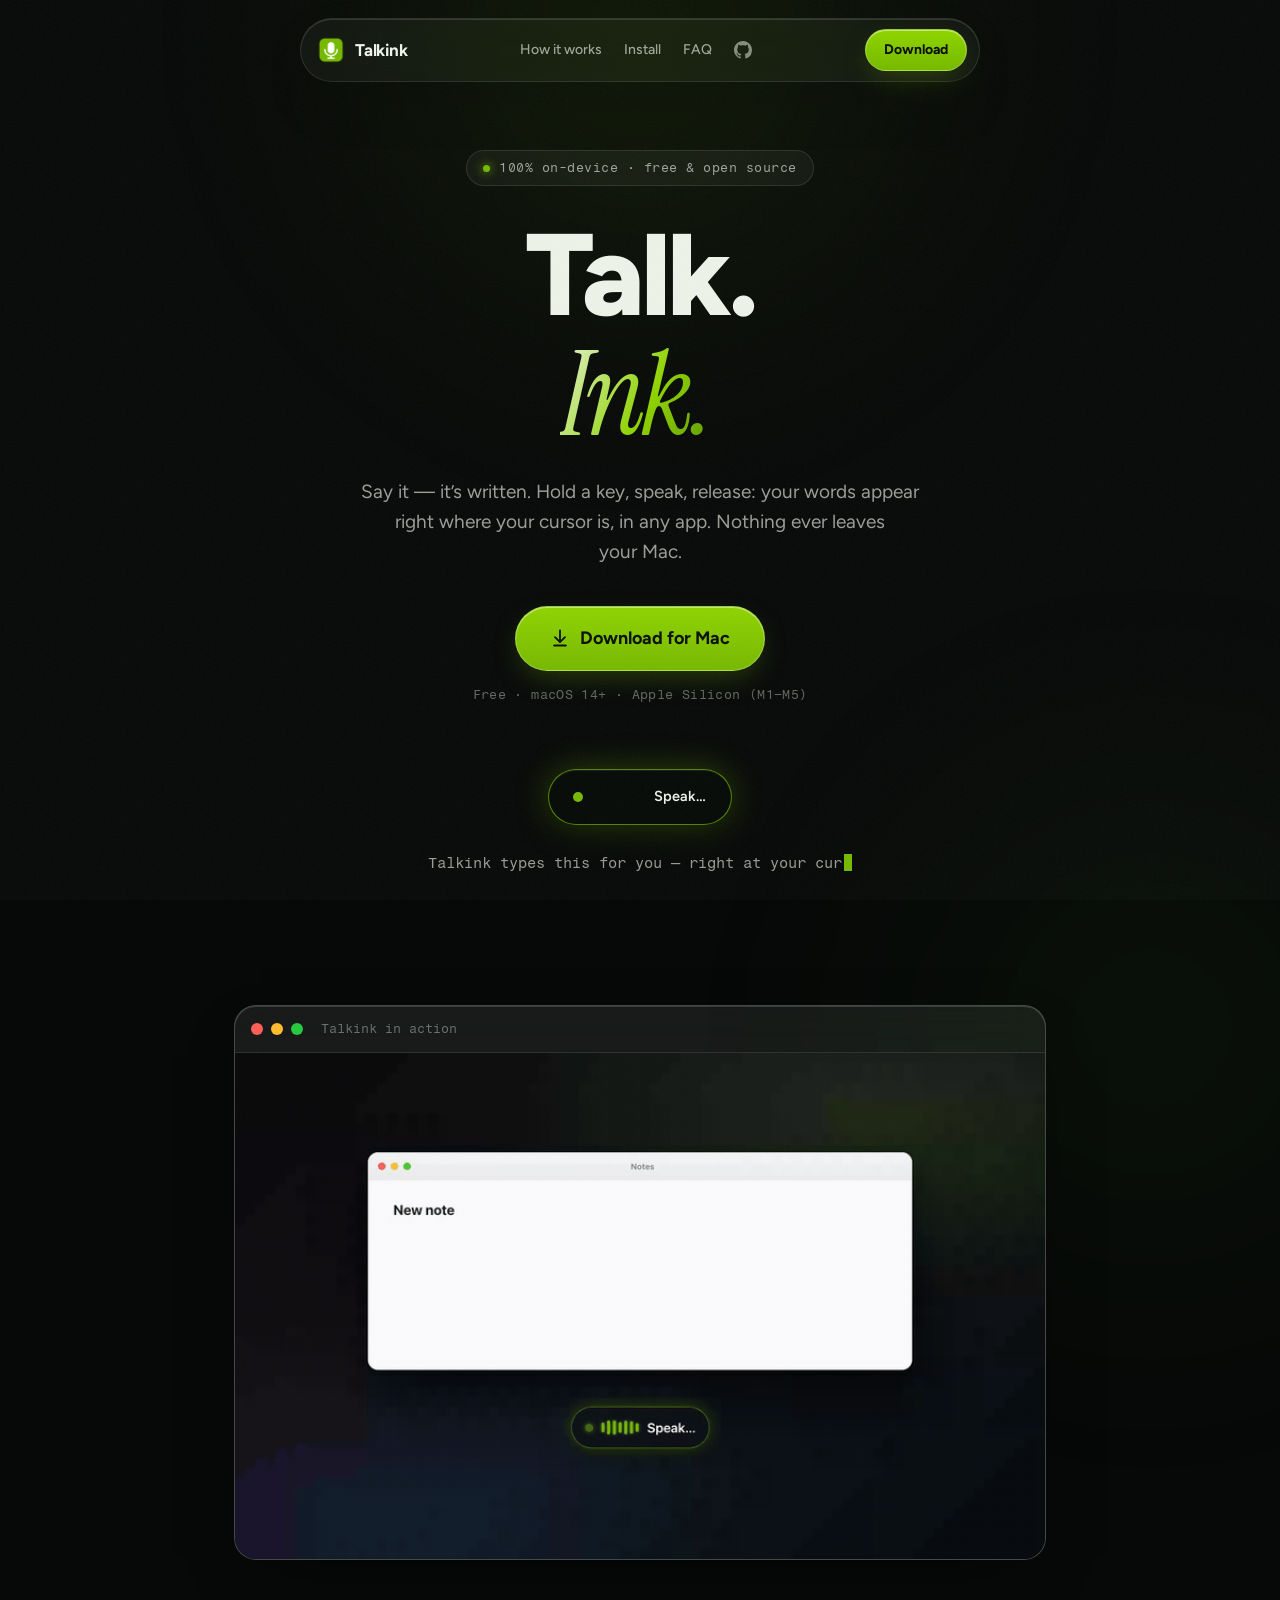
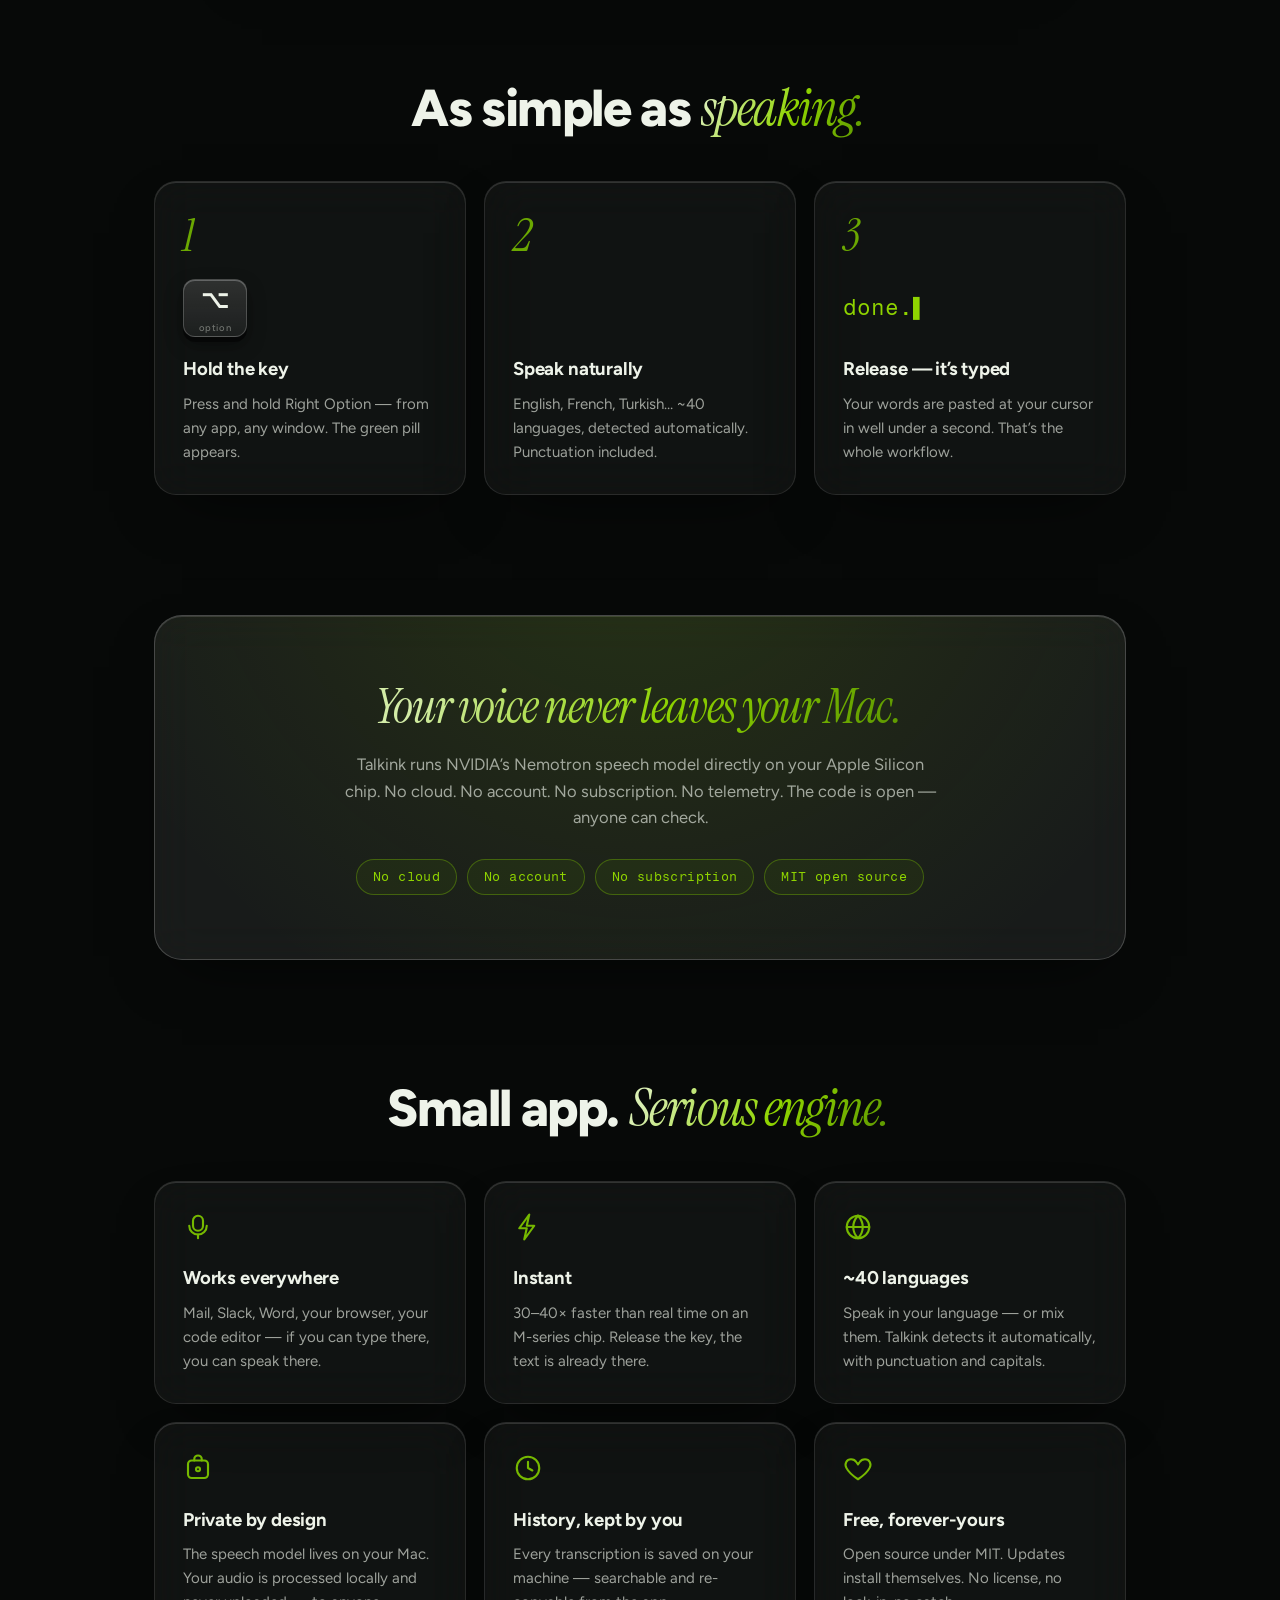
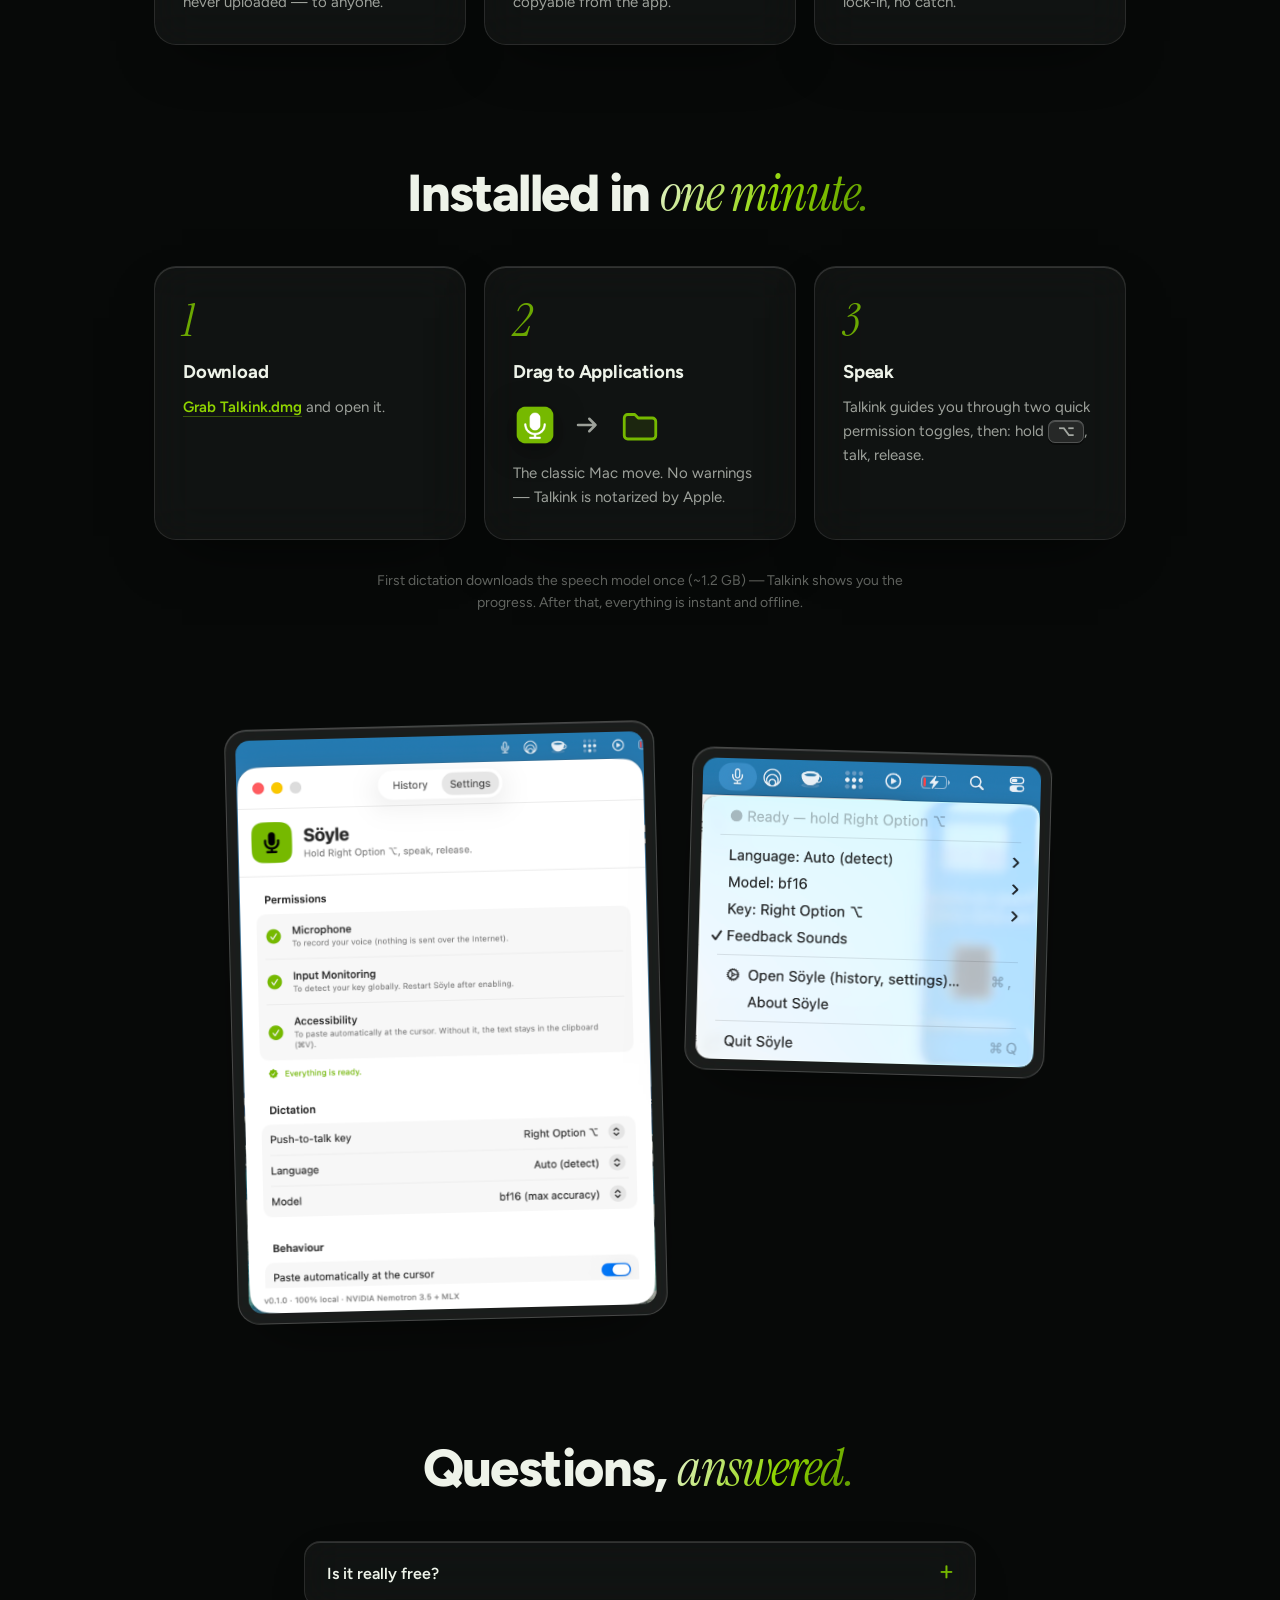
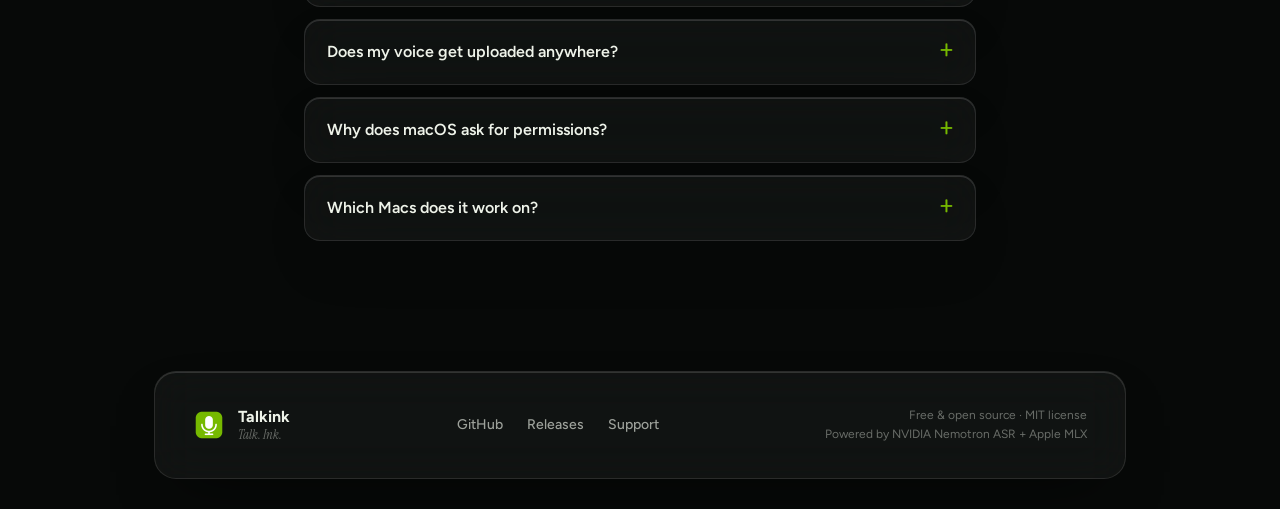
==== site/index.html @ 4ea7e86e "release: v0.4.0 — Söyle becomes Talkink Talk. Ink. New name (pronounced "talking"), new home: talkin" ====
<!DOCTYPE html>
<html lang="en">
<head>
<meta charset="UTF-8">
<meta name="viewport" content="width=device-width, initial-scale=1.0">
<title>Talkink — Talk. Ink. | Private dictation for Mac</title>
<meta name="description" content="Push-to-talk dictation for macOS, 100% on-device. Hold a key, speak, release — your words appear right where your cursor is. Free, private, open source.">
<link rel="icon" type="image/png" sizes="32x32" href="assets/favicon-32.png">
<link rel="apple-touch-icon" href="assets/icon-256.png">
<meta name="theme-color" content="#070908">
<meta property="og:title" content="Talkink — Talk. Ink.">
<meta property="og:description" content="Private push-to-talk dictation for Mac. 100% on-device, free and open source.">
<meta property="og:image" content="https://talkink.app/assets/og.png">
<meta property="og:url" content="https://talkink.app">
<meta property="og:type" content="website">
<meta name="twitter:card" content="summary_large_image">
<link rel="preconnect" href="https://fonts.googleapis.com">
<link rel="preconnect" href="https://fonts.gstatic.com" crossorigin>
<link href="https://fonts.googleapis.com/css2?family=Figtree:wght@300;400;500;600;700;800&family=Fragment+Mono&family=Instrument+Serif:ital@0;1&display=swap" rel="stylesheet">
<link rel="stylesheet" href="style.css">
</head>
<body>

<div class="glow glow-a" aria-hidden="true"></div>
<div class="glow glow-b" aria-hidden="true"></div>
<div class="grain" aria-hidden="true"></div>

<nav class="nav glass">
  <a class="brand" href="#top">
    <img src="assets/icon-256.png" alt="" width="28" height="28">
    <span>Talkink</span>
  </a>
  <div class="nav-links">
    <a href="#how">How it works</a>
    <a href="#install">Install</a>
    <a href="#faq">FAQ</a>
    <a href="https://github.com/hasso5703/talkink" target="_blank" rel="noopener" aria-label="GitHub">
      <svg class="gh" viewBox="0 0 16 16" width="18" height="18" fill="currentColor"><path d="M8 0C3.58 0 0 3.58 0 8c0 3.54 2.29 6.53 5.47 7.59.4.07.55-.17.55-.38 0-.19-.01-.82-.01-1.49-2.01.37-2.53-.49-2.69-.94-.09-.23-.48-.94-.82-1.13-.28-.15-.68-.52-.01-.53.63-.01 1.08.58 1.23.82.72 1.21 1.87.87 2.33.66.07-.52.28-.87.51-1.07-1.78-.2-3.64-.89-3.64-3.95 0-.87.31-1.59.82-2.15-.08-.2-.36-1.02.08-2.12 0 0 .67-.21 2.2.82.64-.18 1.32-.27 2-.27s1.36.09 2 .27c1.53-1.04 2.2-.82 2.2-.82.44 1.1.16 1.92.08 2.12.51.56.82 1.27.82 2.15 0 3.07-1.87 3.75-3.65 3.95.29.25.54.73.54 1.48 0 1.07-.01 1.93-.01 2.2 0 .21.15.46.55.38A8.01 8.01 0 0 0 16 8c0-4.42-3.58-8-8-8Z"/></svg>
    </a>
  </div>
  <a class="btn btn-small" href="https://github.com/hasso5703/talkink/releases/latest/download/Talkink.dmg">Download</a>
</nav>

<header class="hero" id="top">
  <p class="eyebrow reveal"><span class="dot"></span>100% on-device · free &amp; open source</p>
  <h1 class="reveal d1">
    <span class="say">Talk.</span>
    <em class="written">Ink.</em>
  </h1>
  <p class="sub reveal d2">Say it — it’s written. Hold a key, speak, release: your words
  appear right where your cursor is, in any app. Nothing ever leaves your&nbsp;Mac.</p>

  <div class="cta reveal d3">
    <a class="btn btn-hero" href="https://github.com/hasso5703/talkink/releases/latest/download/Talkink.dmg">
      <svg viewBox="0 0 24 24" width="20" height="20" fill="none" stroke="currentColor" stroke-width="2.2" stroke-linecap="round" stroke-linejoin="round"><path d="M12 3v12"/><path d="m6 11 6 6 6-6"/><path d="M5 21h14"/></svg>
      Download for Mac
    </a>
    <p class="cta-meta">Free · macOS 14+ · Apple Silicon (M1–M5)</p>
  </div>

  <div class="stage reveal d4">
    <div class="pill" role="img" aria-label="Talkink recording pill: speak">
      <span class="rec-dot"></span>
      <span class="wave" aria-hidden="true">
        <i></i><i></i><i></i><i></i><i></i><i></i><i></i>
      </span>
      <span class="pill-label">Speak…</span>
    </div>
    <div class="typeline" aria-hidden="true">
      <span class="typed">Talkink types this for you — right at your cursor.</span><span class="caret"></span>
    </div>
  </div>
</header>

<section class="demo reveal-on-scroll" aria-label="Demo">
  <figure class="window glass-strong">
    <figcaption class="window-bar">
      <span class="tl r"></span><span class="tl y"></span><span class="tl g"></span>
      <span class="window-title">Talkink in action</span>
    </figcaption>
    <img src="assets/demo.gif" alt="Demo: holding the key, speaking, and the text appearing at the cursor" width="760" height="475">
  </figure>
</section>

<section class="how" id="how">
  <h2 class="reveal-on-scroll"><span class="h-say">As simple as</span> <em class="h-written">speaking.</em></h2>
  <div class="steps">
    <article class="card glass reveal-on-scroll">
      <span class="num">1</span>
      <div class="step-visual"><kbd class="keycap">⌥<small>option</small></kbd></div>
      <h3>Hold the key</h3>
      <p>Press and hold Right&nbsp;Option — from any app, any window. The green pill appears.</p>
    </article>
    <article class="card glass reveal-on-scroll d1">
      <span class="num">2</span>
      <div class="step-visual">
        <span class="mini-wave"><i></i><i></i><i></i><i></i><i></i></span>
      </div>
      <h3>Speak naturally</h3>
      <p>English, French, Turkish… ~40 languages, detected automatically. Punctuation included.</p>
    </article>
    <article class="card glass reveal-on-scroll d2">
      <span class="num">3</span>
      <div class="step-visual"><span class="typed-mini">done.</span></div>
      <h3>Release — it’s typed</h3>
      <p>Your words are pasted at your cursor in well under a second. That’s the whole workflow.</p>
    </article>
  </div>
</section>

<section class="privacy reveal-on-scroll" aria-label="Privacy">
  <div class="privacy-band glass-strong">
    <h2><em>Your voice never leaves your&nbsp;Mac.</em></h2>
    <p>Talkink runs NVIDIA’s Nemotron speech model directly on your Apple&nbsp;Silicon chip.
    No cloud. No account. No subscription. No telemetry. The code is open — anyone can check.</p>
    <ul class="badges">
      <li>No cloud</li><li>No account</li><li>No subscription</li><li>MIT open source</li>
    </ul>
  </div>
</section>

<section class="features" id="features">
  <h2 class="reveal-on-scroll"><span class="h-say">Small app.</span> <em class="h-written">Serious engine.</em></h2>
  <div class="grid">
    <article class="card glass reveal-on-scroll">
      <svg viewBox="0 0 24 24"><path d="M12 3a4 4 0 0 1 4 4v4a4 4 0 0 1-8 0V7a4 4 0 0 1 4-4Z"/><path d="M5 11a7 7 0 0 0 14 0"/><path d="M12 18v3"/></svg>
      <h3>Works everywhere</h3>
      <p>Mail, Slack, Word, your browser, your code editor — if you can type there, you can speak there.</p>
    </article>
    <article class="card glass reveal-on-scroll">
      <svg viewBox="0 0 24 24"><path d="m13 2-8 11h6l-2 9 8-11h-6l2-9Z"/></svg>
      <h3>Instant</h3>
      <p>30–40× faster than real time on an M-series chip. Release the key, the text is already there.</p>
    </article>
    <article class="card glass reveal-on-scroll">
      <svg viewBox="0 0 24 24"><circle cx="12" cy="12" r="9"/><path d="M3 12h18M12 3c2.5 2.6 3.8 5.7 3.8 9S14.5 18.4 12 21M12 3C9.5 5.6 8.2 8.7 8.2 12s1.3 6.4 3.8 9"/></svg>
      <h3>~40 languages</h3>
      <p>Speak in your language — or mix them. Talkink detects it automatically, with punctuation and capitals.</p>
    </article>
    <article class="card glass reveal-on-scroll">
      <svg viewBox="0 0 24 24"><rect x="4" y="6" width="16" height="14" rx="3"/><path d="M9 6V5a3 3 0 0 1 6 0v1"/><circle cx="12" cy="13" r="1.6"/></svg>
      <h3>Private by design</h3>
      <p>The speech model lives on your Mac. Your audio is processed locally and never uploaded — to anyone.</p>
    </article>
    <article class="card glass reveal-on-scroll">
      <svg viewBox="0 0 24 24"><circle cx="12" cy="12" r="9"/><path d="M12 7v5l3.5 2"/></svg>
      <h3>History, kept by you</h3>
      <p>Every transcription is saved on your machine — searchable and re-copyable from the app.</p>
    </article>
    <article class="card glass reveal-on-scroll">
      <svg viewBox="0 0 24 24"><path d="M12 21s-7-4.6-9.3-9.1C.9 8.4 3 5 6.4 5c2 0 3.5 1 4.4 2.4l1.2 1.7 1.2-1.7C14.1 6 15.6 5 17.6 5 21 5 23.1 8.4 21.3 11.9 19 16.4 12 21 12 21Z"/></svg>
      <h3>Free, forever-yours</h3>
      <p>Open source under MIT. Updates install themselves. No license, no lock-in, no catch.</p>
    </article>
  </div>
</section>

<section class="install" id="install">
  <h2 class="reveal-on-scroll"><span class="h-say">Installed in</span> <em class="h-written">one minute.</em></h2>
  <ol class="install-steps">
    <li class="card glass reveal-on-scroll">
      <span class="num">1</span>
      <h3>Download</h3>
      <p><a class="inline-link" href="https://github.com/hasso5703/talkink/releases/latest/download/Talkink.dmg">Grab Talkink.dmg</a> and open it.</p>
    </li>
    <li class="card glass reveal-on-scroll d1">
      <span class="num">2</span>
      <h3>Drag to Applications</h3>
      <div class="drag-visual" aria-hidden="true">
        <img src="assets/icon-256.png" alt="" width="44" height="44">
        <svg class="arrow" viewBox="0 0 24 24"><path d="M4 12h14m0 0-5-5m5 5-5 5"/></svg>
        <svg class="folder" viewBox="0 0 24 24"><path d="M3 8a2 2 0 0 1 2-2h4l2 2h8a2 2 0 0 1 2 2v8a2 2 0 0 1-2 2H5a2 2 0 0 1-2-2V8Z"/></svg>
      </div>
      <p>The classic Mac move. No warnings — Talkink is notarized by&nbsp;Apple.</p>
    </li>
    <li class="card glass reveal-on-scroll d2">
      <span class="num">3</span>
      <h3>Speak</h3>
      <p>Talkink guides you through two quick permission toggles, then: hold&nbsp;<kbd class="kbd-inline">⌥</kbd>, talk, release.</p>
    </li>
  </ol>
  <p class="install-note reveal-on-scroll">First dictation downloads the speech model once (~1.2&nbsp;GB) — Talkink shows you the progress. After that, everything is instant and offline.</p>
</section>

<section class="tour reveal-on-scroll" aria-label="Screenshots">
  <figure class="shot glass-strong"><img src="assets/screenshot-settings.png" alt="Talkink settings window with permissions and dictation preferences"></figure>
  <figure class="shot glass-strong shot-b"><img src="assets/screenshot-menu.png" alt="Talkink menu bar with language, model and shortcut options"></figure>
</section>

<section class="faq" id="faq">
  <h2 class="reveal-on-scroll"><span class="h-say">Questions,</span> <em class="h-written">answered.</em></h2>
  <div class="faq-list reveal-on-scroll">
    <details class="glass">
      <summary>Is it really free?</summary>
      <p>Yes — completely. Talkink is open source (MIT). No trial, no premium tier, no account. It exists because dictation shouldn’t require a subscription or sending your voice to a server.</p>
    </details>
    <details class="glass">
      <summary>Does my voice get uploaded anywhere?</summary>
      <p>Never. Transcription runs entirely on your Mac’s chip. Talkink only touches the network to download the speech model once, and to check for app updates. You can verify this — every line of code is public.</p>
    </details>
    <details class="glass">
      <summary>Why does macOS ask for permissions?</summary>
      <p>Two are needed: <strong>Microphone</strong> (to hear you) and <strong>Input Monitoring</strong> (to detect your push-to-talk key in any app). A third, <strong>Accessibility</strong>, is optional — it lets Talkink paste text at your cursor. Talkink’s welcome screen walks you through each one.</p>
    </details>
    <details class="glass">
      <summary>Which Macs does it work on?</summary>
      <p>Any Apple&nbsp;Silicon Mac (M1 through M5) on macOS&nbsp;14 or newer. Intel Macs aren’t supported — the on-device AI relies on Apple’s ML acceleration.</p>
    </details>
  </div>
</section>

<footer class="footer">
  <div class="footer-inner glass">
    <div class="f-brand">
      <img src="assets/icon-256.png" alt="" width="32" height="32">
      <div><strong>Talkink</strong><span>Talk. Ink.</span></div>
    </div>
    <div class="f-links">
      <a href="https://github.com/hasso5703/talkink" target="_blank" rel="noopener">GitHub</a>
      <a href="https://github.com/hasso5703/talkink/releases" target="_blank" rel="noopener">Releases</a>
      <a href="https://github.com/hasso5703/talkink/issues" target="_blank" rel="noopener">Support</a>
    </div>
    <p class="f-fine">Free &amp; open source · MIT license<br>Powered by NVIDIA Nemotron&nbsp;ASR + Apple&nbsp;MLX</p>
  </div>
</footer>

<script>
document.documentElement.classList.add('js');
const els = document.querySelectorAll('.reveal-on-scroll');
const io = new IntersectionObserver((entries) => {
  for (const e of entries) if (e.isIntersecting) { e.target.classList.add('in'); io.unobserve(e.target); }
}, { threshold: 0.18 });
els.forEach(el => io.observe(el));
// Safety net: whatever happens, everything is visible after 2.5s on screen.
setTimeout(() => els.forEach(el => el.classList.add('in')), 2500);
</script>
</body>
</html>
---- site/style.css ----
/* ───────────────────────── Söyle — liquid glass over deep night ───────────────────────── */

:root {
  --bg: #070908;
  --green: #76B900;
  --green-soft: #8fd400;
  --green-glow: rgba(118, 185, 0, 0.34);
  --ink: #eef3e9;
  --ink-dim: rgba(238, 243, 233, 0.64);
  --ink-faint: rgba(238, 243, 233, 0.40);
  --glass: rgba(255, 255, 255, 0.045);
  --glass-2: rgba(255, 255, 255, 0.075);
  --line: rgba(255, 255, 255, 0.10);
  --line-hi: rgba(255, 255, 255, 0.20);
  --radius: 22px;
  --font-ui: "Figtree", -apple-system, sans-serif;
  --font-display: "Instrument Serif", Georgia, serif;
  --font-mono: "Fragment Mono", ui-monospace, monospace;
}

* { margin: 0; padding: 0; box-sizing: border-box; }
html { scroll-behavior: smooth; }
body {
  background: var(--bg);
  color: var(--ink);
  font-family: var(--font-ui);
  font-weight: 400;
  line-height: 1.6;
  overflow-x: hidden;
  -webkit-font-smoothing: antialiased;
}
::selection { background: rgba(118,185,0,.35); color: #fff; }
img, video { display: block; max-width: 100%; }
a { color: inherit; text-decoration: none; }

/* ── atmosphere ───────────────────────────────────────────── */
.glow {
  position: fixed; pointer-events: none; z-index: 0;
  width: 70vmax; height: 70vmax; border-radius: 50%;
  filter: blur(90px); opacity: .55;
}
.glow-a {
  top: -32vmax; left: 50%; transform: translateX(-50%);
  background: radial-gradient(circle, rgba(118,185,0,.20) 0%, rgba(118,185,0,.05) 45%, transparent 70%);
}
.glow-b {
  bottom: -45vmax; right: -25vmax;
  background: radial-gradient(circle, rgba(70,140,40,.13) 0%, transparent 65%);
}
.grain {
  position: fixed; inset: 0; z-index: 50; pointer-events: none; opacity: .05;
  background-image: url("data:image/svg+xml,%3Csvg xmlns='http://www.w3.org/2000/svg' width='160' height='160'%3E%3Cfilter id='n'%3E%3CfeTurbulence type='fractalNoise' baseFrequency='0.9' numOctaves='2'/%3E%3C/filter%3E%3Crect width='100%25' height='100%25' filter='url(%23n)'/%3E%3C/svg%3E");
}

/* ── glass primitives ─────────────────────────────────────── */
.glass, .glass-strong {
  background: var(--glass);
  -webkit-backdrop-filter: blur(22px) saturate(150%);
  backdrop-filter: blur(22px) saturate(150%);
  border: 1px solid var(--line);
  box-shadow:
    inset 0 1px 0 rgba(255,255,255,.14),
    0 24px 60px -28px rgba(0,0,0,.75);
}
.glass-strong {
  background: var(--glass-2);
  border-color: var(--line-hi);
}

/* ── nav ──────────────────────────────────────────────────── */
.nav {
  position: fixed; top: 18px; left: 50%; transform: translateX(-50%);
  z-index: 100;
  display: flex; align-items: center; gap: 26px;
  padding: 10px 12px 10px 16px;
  border-radius: 999px;
  width: min(680px, calc(100vw - 32px));
  justify-content: space-between;
}
.brand { display: flex; align-items: center; gap: 10px; font-weight: 700; font-size: 17px; letter-spacing: -.01em; }
.brand img { border-radius: 7px; }
.nav-links { display: flex; align-items: center; gap: 22px; font-size: 14px; color: var(--ink-dim); font-weight: 500; }
.nav-links a:hover { color: var(--ink); }
.nav-links .gh { display: block; opacity: .8; }
.nav-links a:hover .gh { opacity: 1; }

/* ── buttons ──────────────────────────────────────────────── */
.btn {
  display: inline-flex; align-items: center; gap: 10px;
  font-family: var(--font-ui); font-weight: 700; color: #0b1004;
  background: linear-gradient(180deg, var(--green-soft), var(--green));
  border: 1px solid rgba(255,255,255,.25);
  border-radius: 999px; cursor: pointer;
  box-shadow:
    inset 0 1px 0 rgba(255,255,255,.45),
    0 10px 30px -8px var(--green-glow);
  transition: transform .18s ease, box-shadow .25s ease;
  position: relative; overflow: hidden;
}
.btn:hover { transform: translateY(-2px); box-shadow: inset 0 1px 0 rgba(255,255,255,.45), 0 16px 44px -8px var(--green-glow); }
.btn::after {
  content: ""; position: absolute; inset: 0;
  background: linear-gradient(110deg, transparent 30%, rgba(255,255,255,.55) 50%, transparent 70%);
  transform: translateX(-120%);
}
.btn:hover::after { animation: sheen .9s ease; }
@keyframes sheen { to { transform: translateX(120%); } }
.btn-small { padding: 9px 18px; font-size: 14px; }
.btn-hero { padding: 17px 34px; font-size: 18px; animation: breathe 3.2s ease-in-out infinite; }
@keyframes breathe {
  0%, 100% { box-shadow: inset 0 1px 0 rgba(255,255,255,.45), 0 10px 32px -8px var(--green-glow); }
  50%      { box-shadow: inset 0 1px 0 rgba(255,255,255,.45), 0 14px 46px -6px rgba(118,185,0,.5); }
}

/* ── hero ─────────────────────────────────────────────────── */
.hero {
  position: relative; z-index: 1;
  max-width: 980px; margin: 0 auto;
  padding: 150px 24px 40px;
  text-align: center;
}
.eyebrow {
  display: inline-flex; align-items: center; gap: 9px;
  font-family: var(--font-mono); font-size: 12.5px; letter-spacing: .04em;
  color: var(--ink-dim);
  padding: 7px 16px; border-radius: 999px;
  border: 1px solid var(--line); background: var(--glass);
}
.eyebrow .dot { width: 7px; height: 7px; border-radius: 50%; background: var(--green); box-shadow: 0 0 10px var(--green); animation: pulse 1.6s ease-in-out infinite; }
h1 {
  margin: 30px 0 22px;
  font-size: clamp(56px, 9.5vw, 116px);
  line-height: 1.02; letter-spacing: -0.035em;
  display: flex; flex-direction: column; align-items: center; gap: 2px;
}
h1 .say { font-weight: 800; }
h1 .written, .h-written, .privacy-band em {
  font-family: var(--font-display); font-style: italic; font-weight: 400;
  background: linear-gradient(120deg, #d9efb2 10%, var(--green-soft) 55%, #5f9a00 95%);
  -webkit-background-clip: text; background-clip: text; color: transparent;
  padding-right: .08em;
}
.sub {
  max-width: 560px; margin: 0 auto;
  font-size: 19px; font-weight: 400; color: var(--ink-dim);
}
.cta { margin-top: 38px; }
.cta-meta { margin-top: 14px; font-family: var(--font-mono); font-size: 12.5px; color: var(--ink-faint); letter-spacing: .03em; }

/* ── the pill (faithful CSS replica) ─────────────────────── */
.stage { margin-top: 64px; display: flex; flex-direction: column; align-items: center; gap: 26px; }
.pill {
  display: inline-flex; align-items: center; gap: 12px;
  padding: 14px 24px; border-radius: 999px;
  background: rgba(8, 12, 7, 0.72);
  -webkit-backdrop-filter: blur(18px); backdrop-filter: blur(18px);
  border: 1.2px solid rgba(118,185,0,.7);
  box-shadow: 0 0 34px rgba(118,185,0,.30), 0 12px 28px rgba(0,0,0,.45), inset 0 1px 0 rgba(255,255,255,.08);
}
.rec-dot { width: 10px; height: 10px; border-radius: 50%; background: var(--green); animation: pulse 1.3s ease-in-out infinite; }
@keyframes pulse { 0%,100% { opacity: .35; box-shadow: 0 0 2px var(--green); } 50% { opacity: 1; box-shadow: 0 0 12px var(--green); } }
.wave { display: flex; align-items: center; gap: 3.5px; height: 26px; }
.wave i { width: 3.6px; border-radius: 99px; background: var(--green); animation: bar 1.15s ease-in-out infinite; }
.wave i:nth-child(1) { animation-delay: -.10s; } .wave i:nth-child(2) { animation-delay: -.35s; }
.wave i:nth-child(3) { animation-delay: -.60s; } .wave i:nth-child(4) { animation-delay: -.85s; }
.wave i:nth-child(5) { animation-delay: -.50s; } .wave i:nth-child(6) { animation-delay: -.25s; }
.wave i:nth-child(7) { animation-delay: -.72s; }
@keyframes bar { 0%,100% { height: 7px; } 50% { height: 24px; } }
.pill-label { font-size: 14.5px; font-weight: 600; letter-spacing: .01em; }

.typeline { font-family: var(--font-mono); font-size: 15px; color: var(--ink-dim); display: flex; align-items: baseline; }
.typed {
  overflow: hidden; white-space: nowrap; display: inline-block;
  max-width: 0;
  animation: typing 3.2s steps(46, end) .9s forwards;
}
@keyframes typing { to { max-width: 46ch; } }
.caret { width: 8px; height: 1.15em; margin-left: 2px; background: var(--green); align-self: center; animation: blink 1s steps(1) infinite; }
@keyframes blink { 50% { opacity: 0; } }

/* ── demo window ─────────────────────────────────────────── */
.demo { position: relative; z-index: 1; max-width: 860px; margin: 90px auto 0; padding: 0 24px; }
.window { border-radius: var(--radius); overflow: hidden; }
.window-bar {
  display: flex; align-items: center; gap: 8px;
  padding: 13px 16px;
  border-bottom: 1px solid var(--line);
}
.tl { width: 12px; height: 12px; border-radius: 50%; }
.tl.r { background: #ff5f57; } .tl.y { background: #febc2e; } .tl.g { background: #28c840; }
.window-title { margin-left: 10px; font-size: 12.5px; color: var(--ink-faint); font-family: var(--font-mono); }
.window video, .window img { width: 100%; height: auto; }

/* ── sections / headings ─────────────────────────────────── */
section { position: relative; z-index: 1; }
.how, .features, .install, .faq { max-width: 1020px; margin: 0 auto; padding: 120px 24px 0; }
h2 { font-size: clamp(34px, 5vw, 52px); letter-spacing: -.03em; line-height: 1.1; margin-bottom: 44px; text-align: center; }
.h-say { font-weight: 800; }

/* ── cards ───────────────────────────────────────────────── */
.card {
  border-radius: var(--radius);
  padding: 30px 28px;
  transition: transform .25s ease, border-color .25s ease, background .25s ease;
}
.card:hover { transform: translateY(-4px); border-color: rgba(118,185,0,.38); background: rgba(118,185,0,.05); }
.card h3 { font-size: 18.5px; font-weight: 700; margin: 14px 0 8px; letter-spacing: -.01em; }
.card p { font-size: 15px; color: var(--ink-dim); }
.card .num {
  font-family: var(--font-display); font-style: italic;
  font-size: 46px; line-height: 1; color: var(--green);
  opacity: .9; display: block;
}
.card > svg { width: 30px; height: 30px; stroke: var(--green); fill: none; stroke-width: 1.7; stroke-linecap: round; stroke-linejoin: round; }

.steps { display: grid; grid-template-columns: repeat(3, 1fr); gap: 18px; }
.step-visual { height: 64px; display: flex; align-items: center; margin-top: 18px; }
.keycap {
  font-family: var(--font-ui); font-size: 24px; font-weight: 600;
  display: inline-flex; flex-direction: column; align-items: center; justify-content: center; gap: 0;
  width: 64px; height: 58px; border-radius: 12px;
  background: linear-gradient(180deg, rgba(255,255,255,.13), rgba(255,255,255,.05));
  border: 1px solid var(--line-hi);
  box-shadow: inset 0 1px 0 rgba(255,255,255,.25), 0 5px 0 rgba(0,0,0,.45), 0 8px 18px rgba(0,0,0,.4);
}
.keycap small { font-size: 9.5px; font-weight: 500; color: var(--ink-faint); letter-spacing: .06em; }
.kbd-inline {
  font-family: var(--font-ui); font-size: .95em; font-weight: 700;
  padding: 1px 9px 2px; border-radius: 7px;
  background: rgba(255,255,255,.09); border: 1px solid var(--line-hi);
  box-shadow: inset 0 1px 0 rgba(255,255,255,.2), 0 2px 0 rgba(0,0,0,.4);
}
.mini-wave { display: flex; gap: 4px; align-items: center; height: 40px; }
.mini-wave i { width: 4.5px; border-radius: 99px; background: var(--green); animation: bar 1.2s ease-in-out infinite; }
.mini-wave i:nth-child(1) { animation-delay: -.2s; } .mini-wave i:nth-child(2) { animation-delay: -.5s; }
.mini-wave i:nth-child(3) { animation-delay: -.8s; } .mini-wave i:nth-child(4) { animation-delay: -.35s; }
.mini-wave i:nth-child(5) { animation-delay: -.65s; }
.typed-mini { font-family: var(--font-mono); font-size: 22px; color: var(--green-soft); }
.typed-mini::after { content: "▌"; animation: blink 1s steps(1) infinite; }

/* ── privacy band ────────────────────────────────────────── */
.privacy { max-width: 1020px; margin: 120px auto 0; padding: 0 24px; }
.privacy-band {
  border-radius: 28px; padding: 64px 48px; text-align: center;
  position: relative; overflow: hidden;
}
.privacy-band::before {
  content: ""; position: absolute; inset: -40%;
  background: radial-gradient(circle at 50% 0%, rgba(118,185,0,.16), transparent 55%);
  pointer-events: none;
}
.privacy-band h2 { margin-bottom: 18px; font-size: clamp(30px, 4.6vw, 48px); }
.privacy-band p { max-width: 600px; margin: 0 auto; color: var(--ink-dim); font-size: 16.5px; position: relative; }
.badges { list-style: none; display: flex; flex-wrap: wrap; gap: 10px; justify-content: center; margin-top: 28px; position: relative; }
.badges li {
  font-family: var(--font-mono); font-size: 12.5px; letter-spacing: .03em;
  padding: 7px 16px; border-radius: 999px;
  border: 1px solid rgba(118,185,0,.4); color: var(--green-soft);
  background: rgba(118,185,0,.07);
}

/* ── features grid ───────────────────────────────────────── */
.grid { display: grid; grid-template-columns: repeat(3, 1fr); gap: 18px; }

/* ── install ─────────────────────────────────────────────── */
.install-steps { list-style: none; display: grid; grid-template-columns: repeat(3, 1fr); gap: 18px; }
.inline-link { color: var(--green-soft); font-weight: 600; border-bottom: 1px solid rgba(118,185,0,.4); }
.inline-link:hover { border-bottom-color: var(--green-soft); }
.drag-visual { display: flex; align-items: center; gap: 16px; margin: 16px 0 14px; }
.drag-visual img { border-radius: 10px; filter: drop-shadow(0 6px 14px rgba(0,0,0,.5)); }
.drag-visual .arrow { width: 30px; stroke: var(--ink-dim); fill: none; stroke-width: 2; stroke-linecap: round; stroke-linejoin: round; animation: nudge 1.6s ease-in-out infinite; }
@keyframes nudge { 50% { transform: translateX(6px); } }
.drag-visual .folder { width: 42px; stroke: var(--green); fill: rgba(118,185,0,.12); stroke-width: 1.6; stroke-linejoin: round; }
.install-note { text-align: center; margin-top: 30px; font-size: 14px; color: var(--ink-faint); max-width: 560px; margin-left: auto; margin-right: auto; }

/* ── tour ────────────────────────────────────────────────── */
.tour {
  max-width: 980px; margin: 110px auto 0; padding: 0 24px;
  display: flex; gap: 28px; justify-content: center; align-items: flex-start;
}
.shot { border-radius: var(--radius); overflow: hidden; padding: 10px; max-width: 430px; transform: rotate(-1.4deg); }
.shot-b { transform: rotate(1.6deg) translateY(26px); max-width: 360px; }
.shot img { border-radius: calc(var(--radius) - 8px); }

/* ── faq ─────────────────────────────────────────────────── */
.faq { max-width: 720px; padding-bottom: 20px; }
.faq-list { display: flex; flex-direction: column; gap: 12px; }
details { border-radius: 16px; padding: 0 22px; overflow: hidden; }
summary {
  cursor: pointer; list-style: none;
  padding: 19px 0; font-weight: 600; font-size: 16px;
  display: flex; justify-content: space-between; align-items: center; gap: 14px;
}
summary::-webkit-details-marker { display: none; }
summary::after {
  content: "+"; font-family: var(--font-display); font-size: 26px; color: var(--green);
  transition: transform .25s ease; line-height: 1;
}
details[open] summary::after { transform: rotate(45deg); }
details p { padding: 0 0 20px; color: var(--ink-dim); font-size: 15px; }
details p strong { color: var(--ink); }

/* ── footer ──────────────────────────────────────────────── */
.footer { position: relative; z-index: 1; max-width: 1020px; margin: 110px auto 30px; padding: 0 24px; }
.footer-inner {
  border-radius: var(--radius); padding: 34px 38px;
  display: flex; align-items: center; justify-content: space-between; gap: 24px; flex-wrap: wrap;
}
.f-brand { display: flex; align-items: center; gap: 13px; }
.f-brand img { border-radius: 8px; }
.f-brand div { display: flex; flex-direction: column; line-height: 1.35; }
.f-brand span { font-size: 12.5px; color: var(--ink-faint); font-family: var(--font-display); font-style: italic; }
.f-links { display: flex; gap: 24px; font-size: 14px; font-weight: 500; color: var(--ink-dim); }
.f-links a:hover { color: var(--green-soft); }
.f-fine { font-size: 12px; color: var(--ink-faint); text-align: right; line-height: 1.6; }

/* ── reveals ─────────────────────────────────────────────── */
.reveal { opacity: 0; animation: rise .9s cubic-bezier(.2,.7,.2,1) forwards; }
.reveal.d1 { animation-delay: .12s; } .reveal.d2 { animation-delay: .24s; }
.reveal.d3 { animation-delay: .38s; } .reveal.d4 { animation-delay: .55s; }
@keyframes rise { from { opacity: 0; transform: translateY(26px); } to { opacity: 1; transform: none; } }
/* Progressive enhancement: sections hide only when JS is confirmed running —
   without JS the whole page stays visible. */
.js .reveal-on-scroll { opacity: 0; transform: translateY(30px); transition: opacity .8s cubic-bezier(.2,.7,.2,1), transform .8s cubic-bezier(.2,.7,.2,1); }
.js .reveal-on-scroll.d1 { transition-delay: .1s; } .js .reveal-on-scroll.d2 { transition-delay: .2s; }
.js .reveal-on-scroll.in { opacity: 1; transform: none; }

/* ── responsive ──────────────────────────────────────────── */
@media (max-width: 900px) {
  .steps, .grid, .install-steps { grid-template-columns: 1fr; }
  .tour { flex-direction: column; align-items: center; }
  .shot, .shot-b { transform: none; max-width: 460px; }
  .nav-links { display: none; }
}
@media (max-width: 640px) {
  .hero { padding-top: 120px; }
  h1 { font-size: clamp(44px, 13vw, 64px); }
  .sub { font-size: 16.5px; }
  .typeline { font-size: 12px; }
  .privacy-band { padding: 44px 24px; }
  .footer-inner { flex-direction: column; text-align: center; }
  .f-fine { text-align: center; }
}

@media (prefers-reduced-motion: reduce) {
  *, *::before, *::after { animation-duration: .01ms !important; animation-iteration-count: 1 !important; transition-duration: .01ms !important; }
  .typed { max-width: 46ch; }
  .reveal, .reveal-on-scroll { opacity: 1; transform: none; }
}
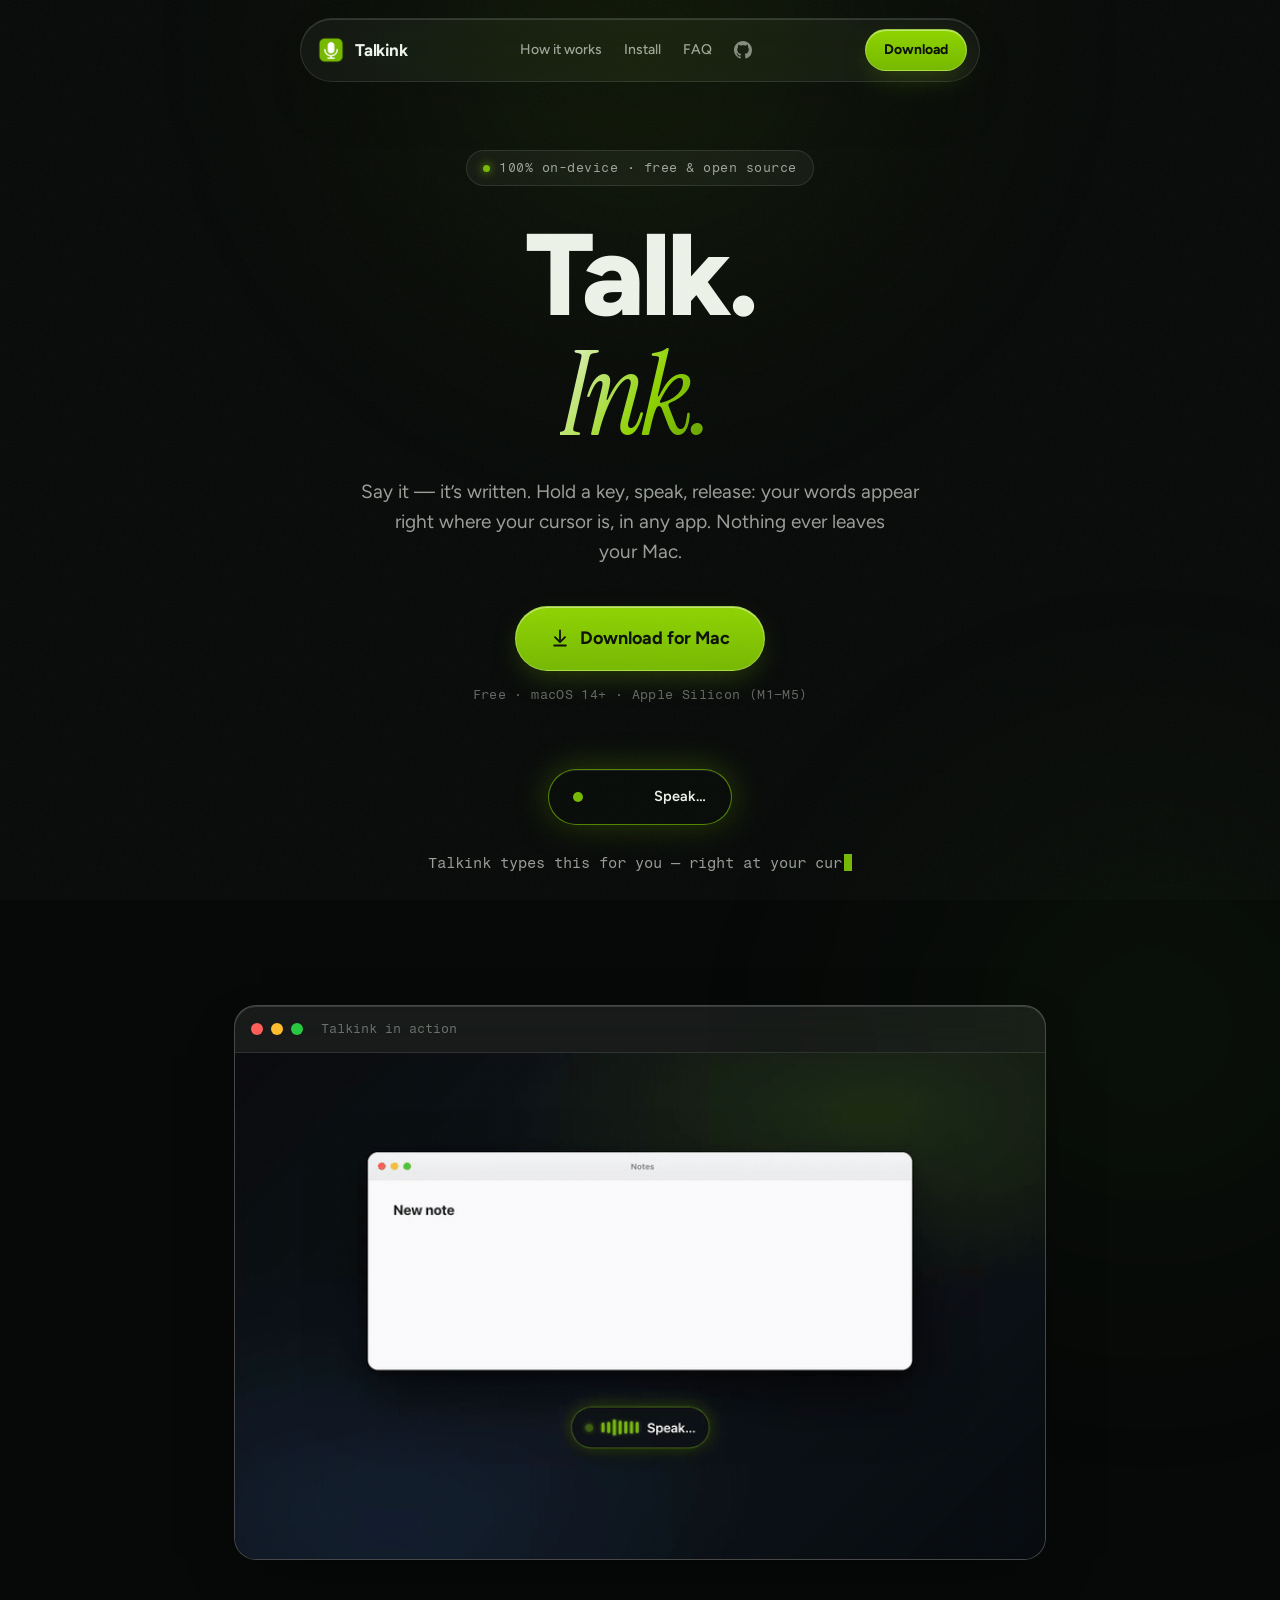
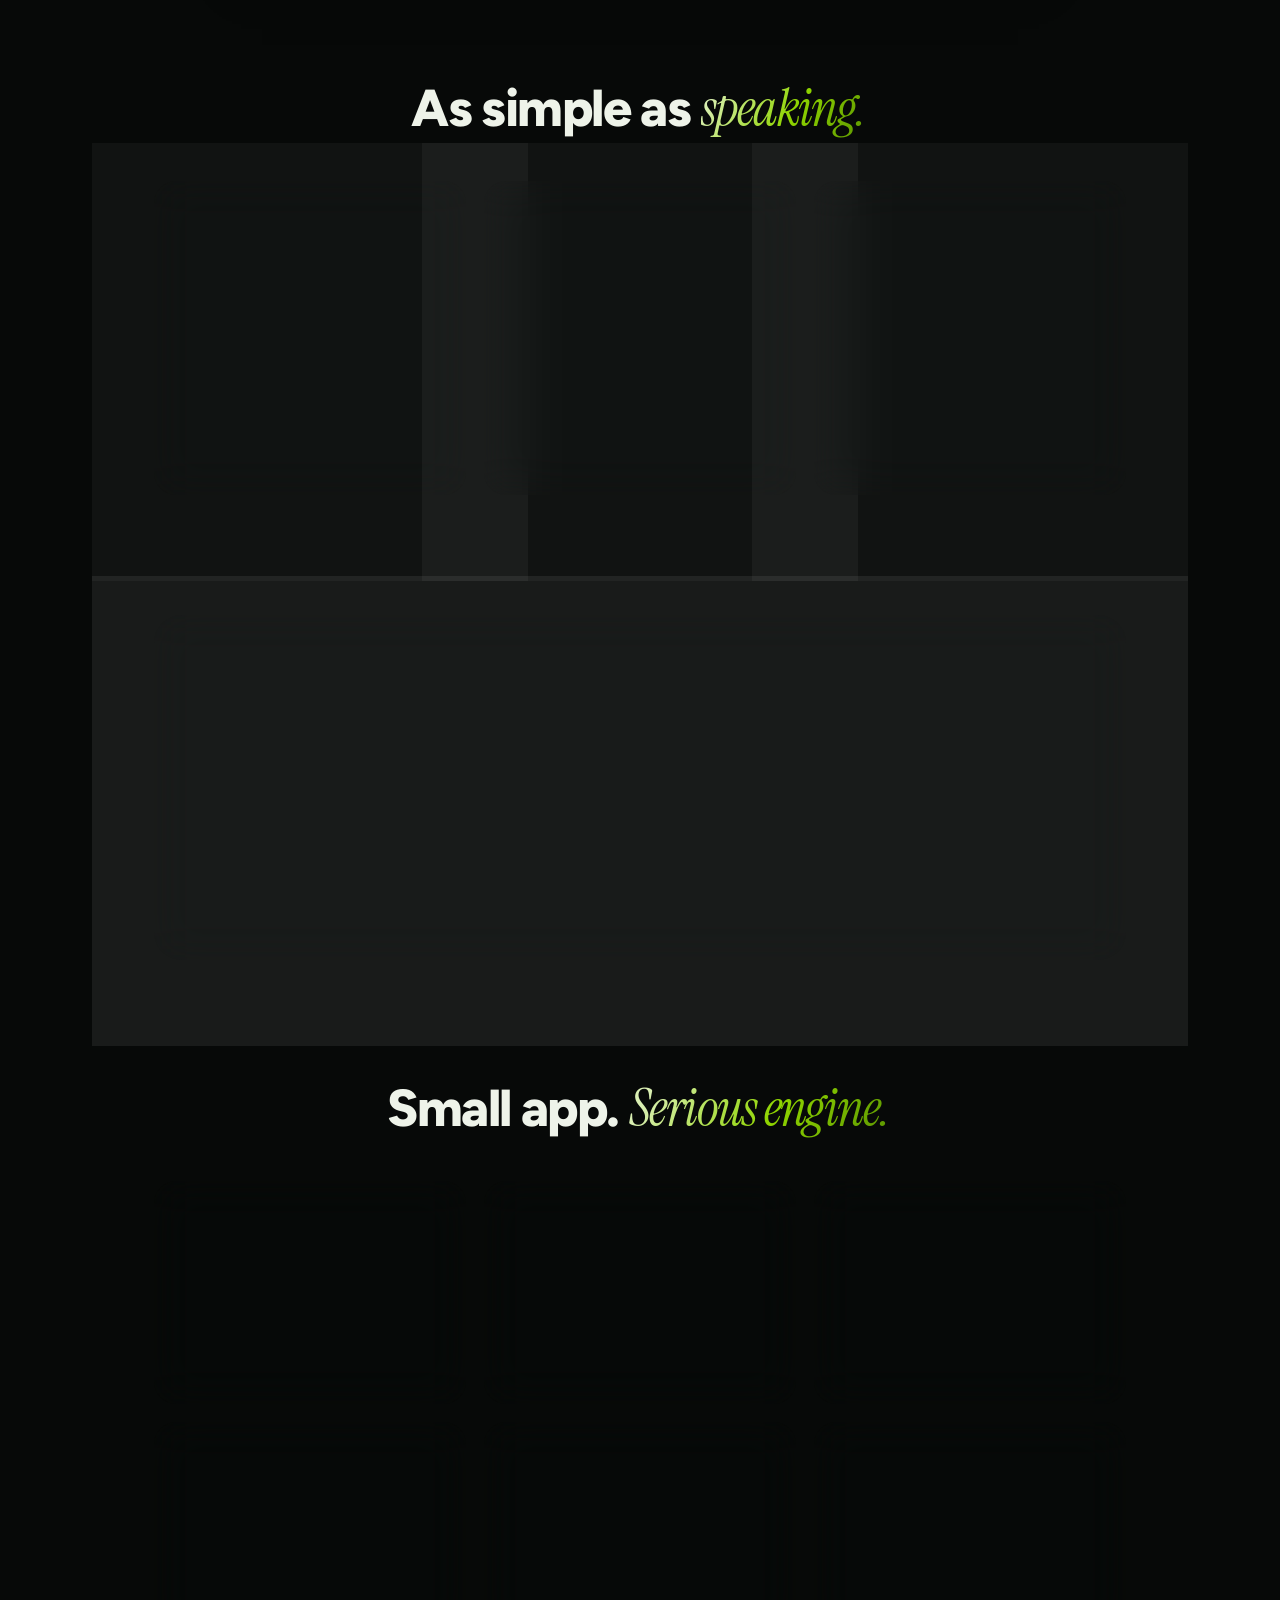
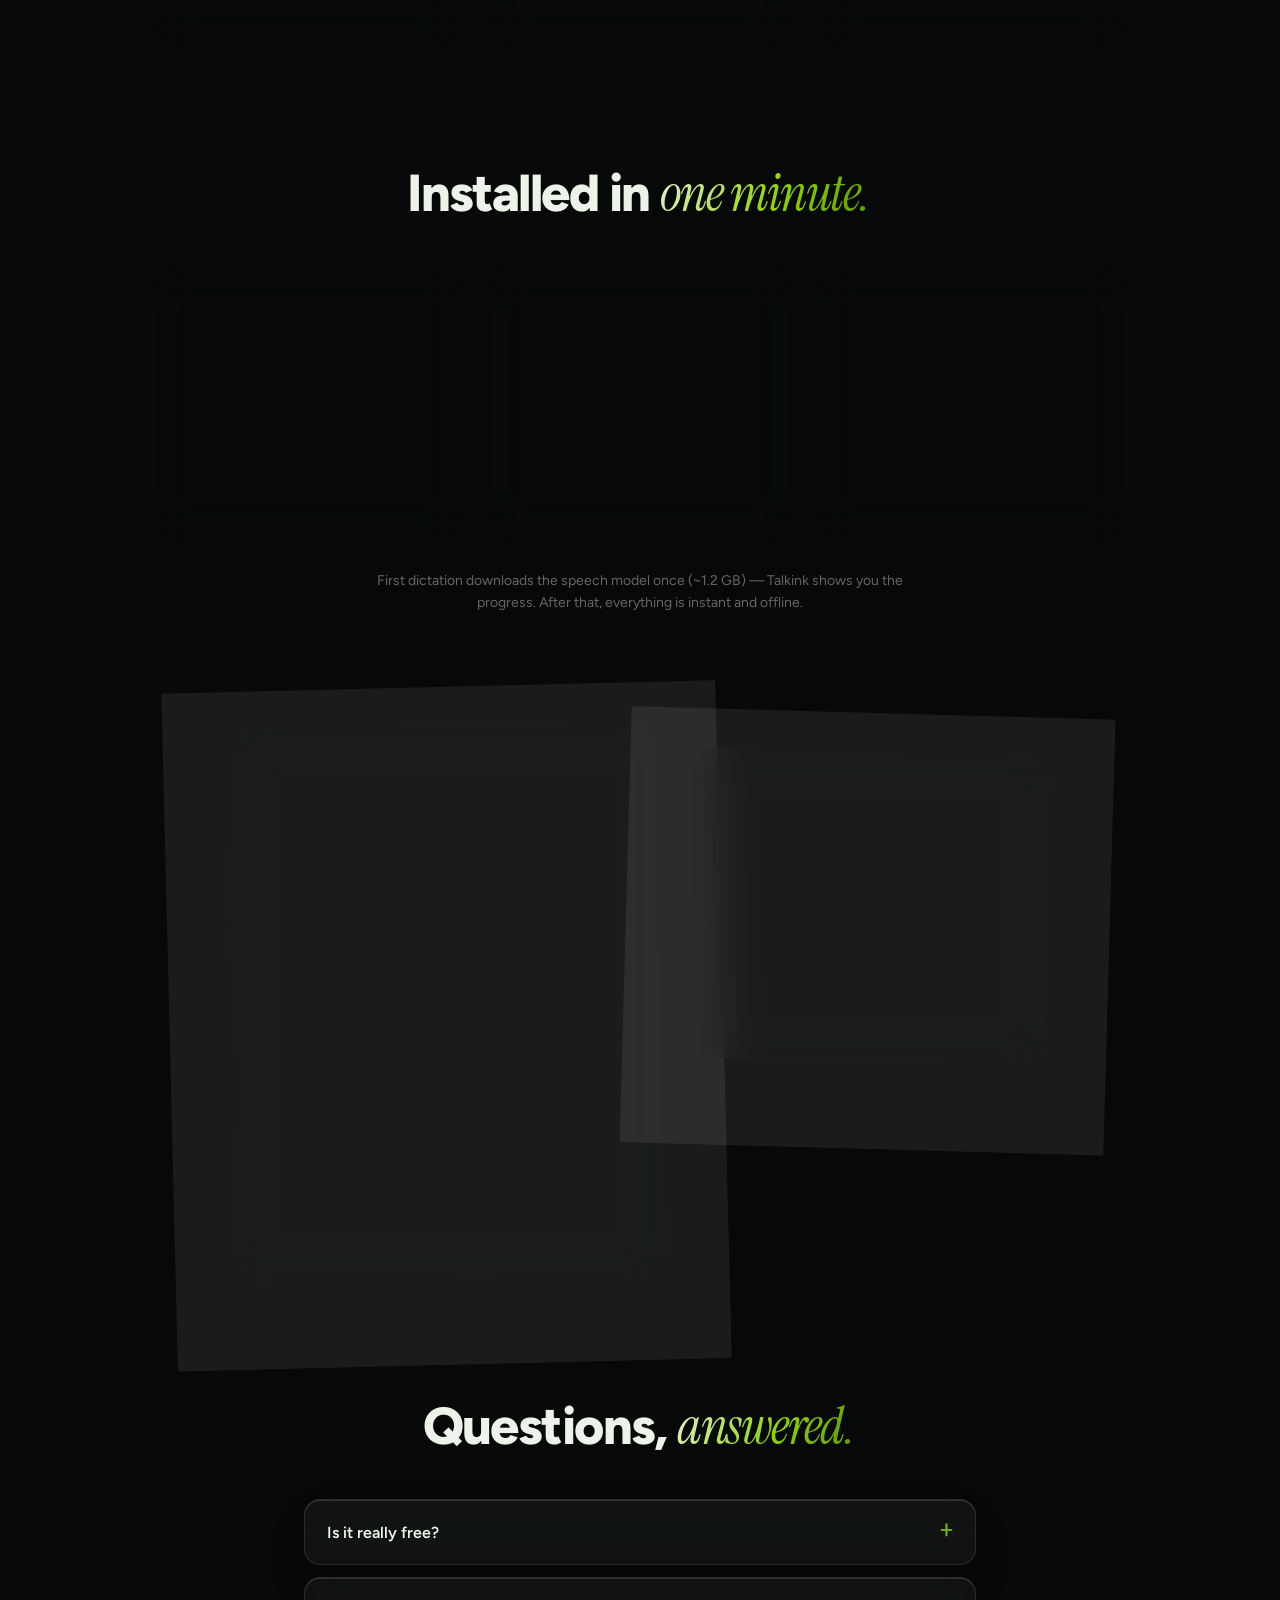
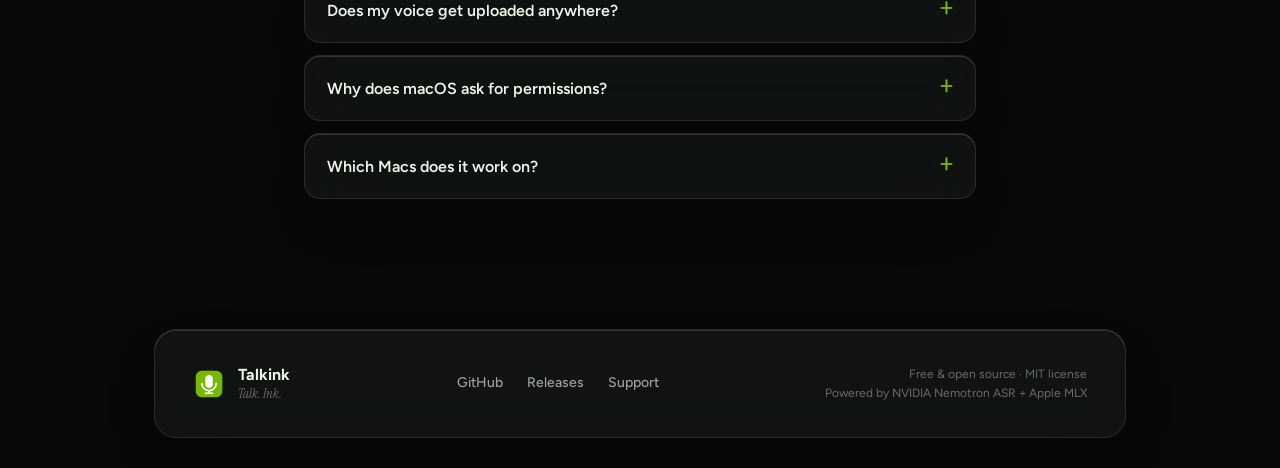
==== commit 429a2b22: "docs+site: Talkink brand assets (hero, social preview, real app screenshots) Brand card rendered fro" ====
--- a/site/index.html
+++ b/site/index.html
@@ -224,6 +224,7 @@
   </div>
 </footer>
 
+<script defer src="/_vercel/insights/script.js"></script>
 <script>
 document.documentElement.classList.add('js');
 const els = document.querySelectorAll('.reveal-on-scroll');
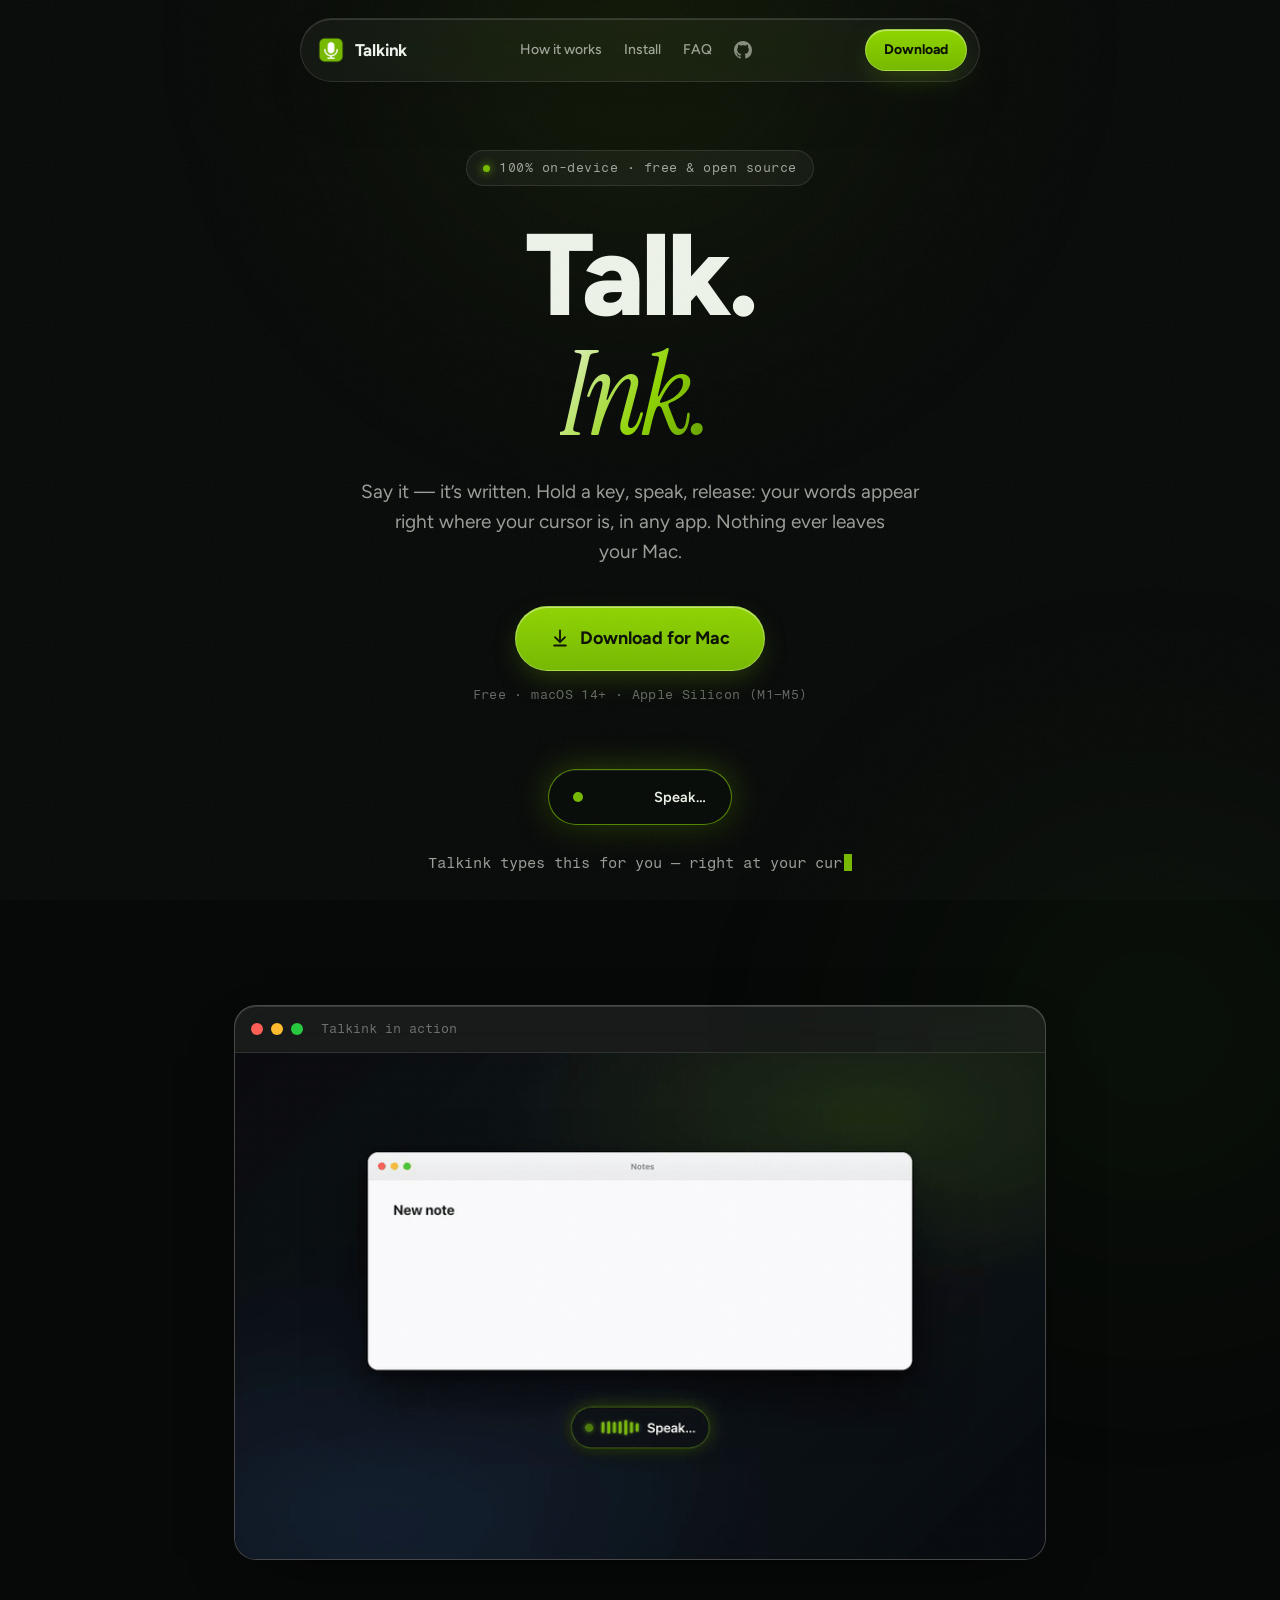
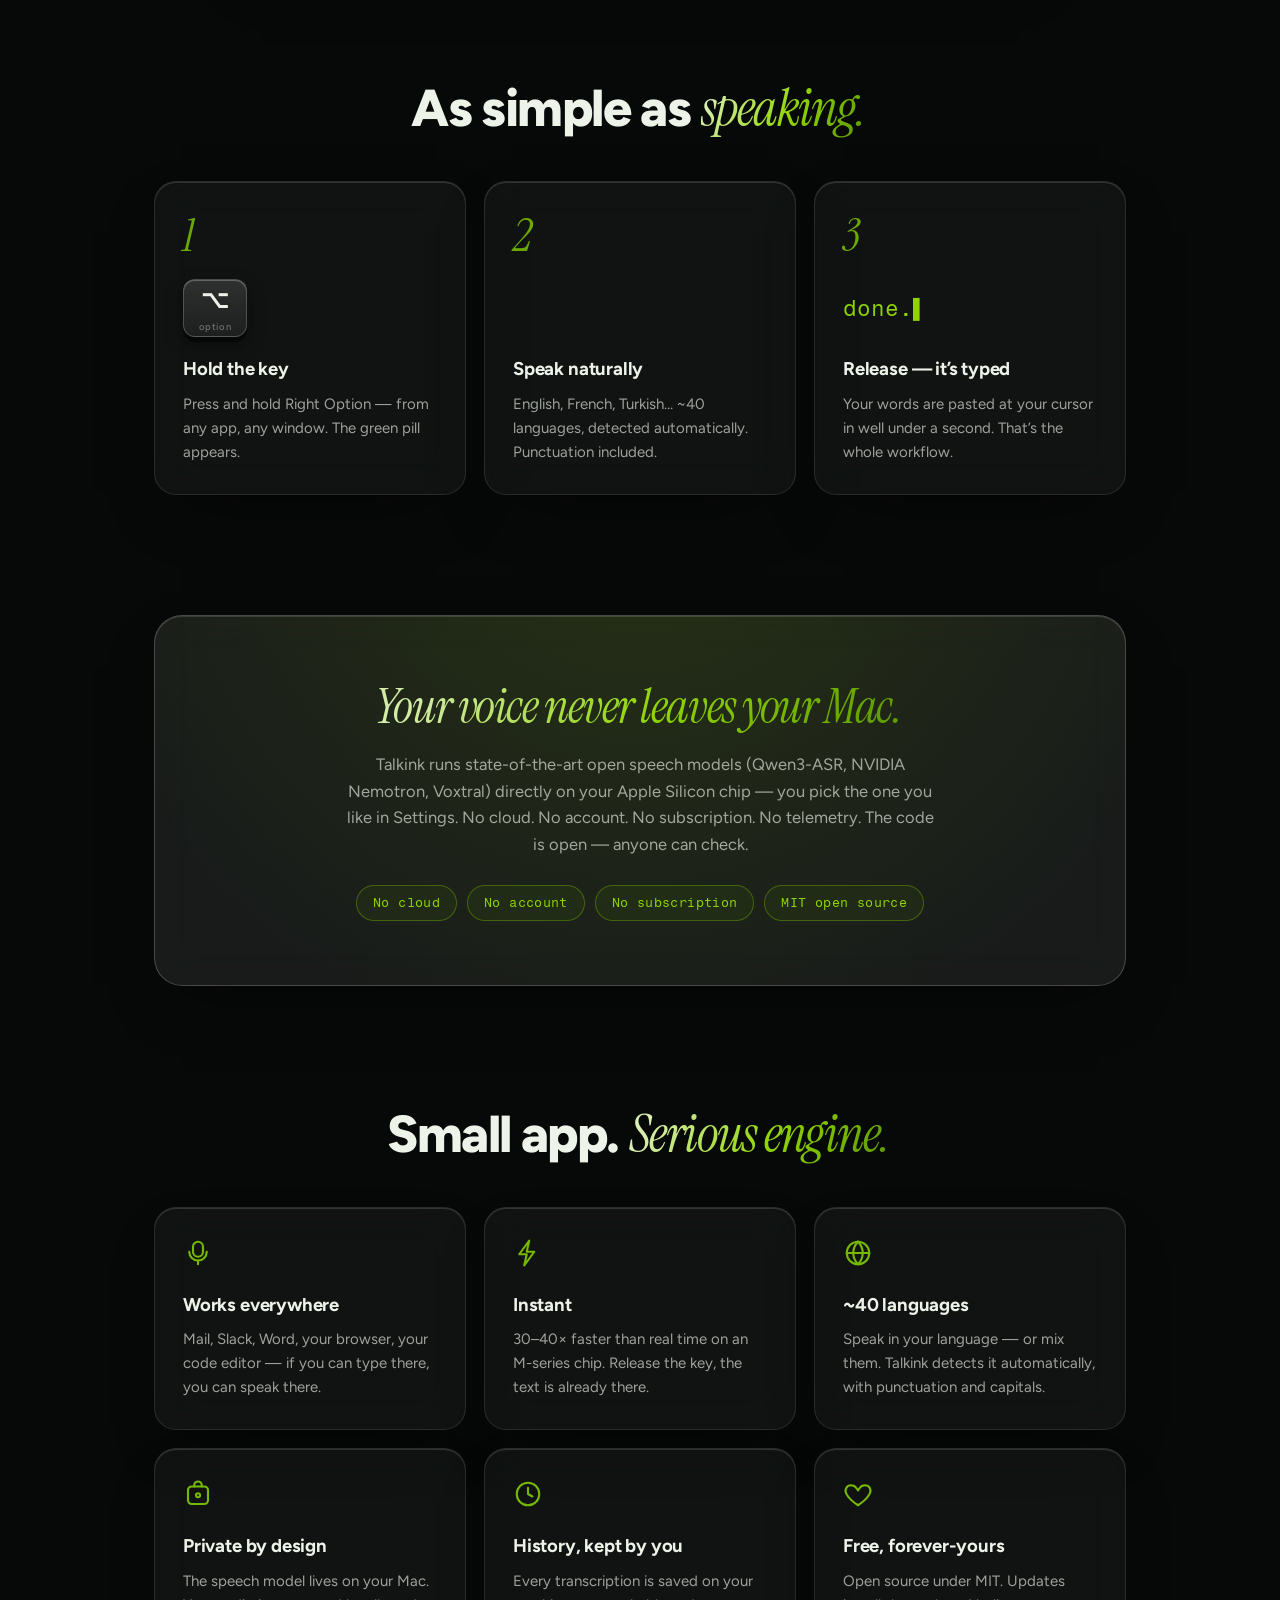
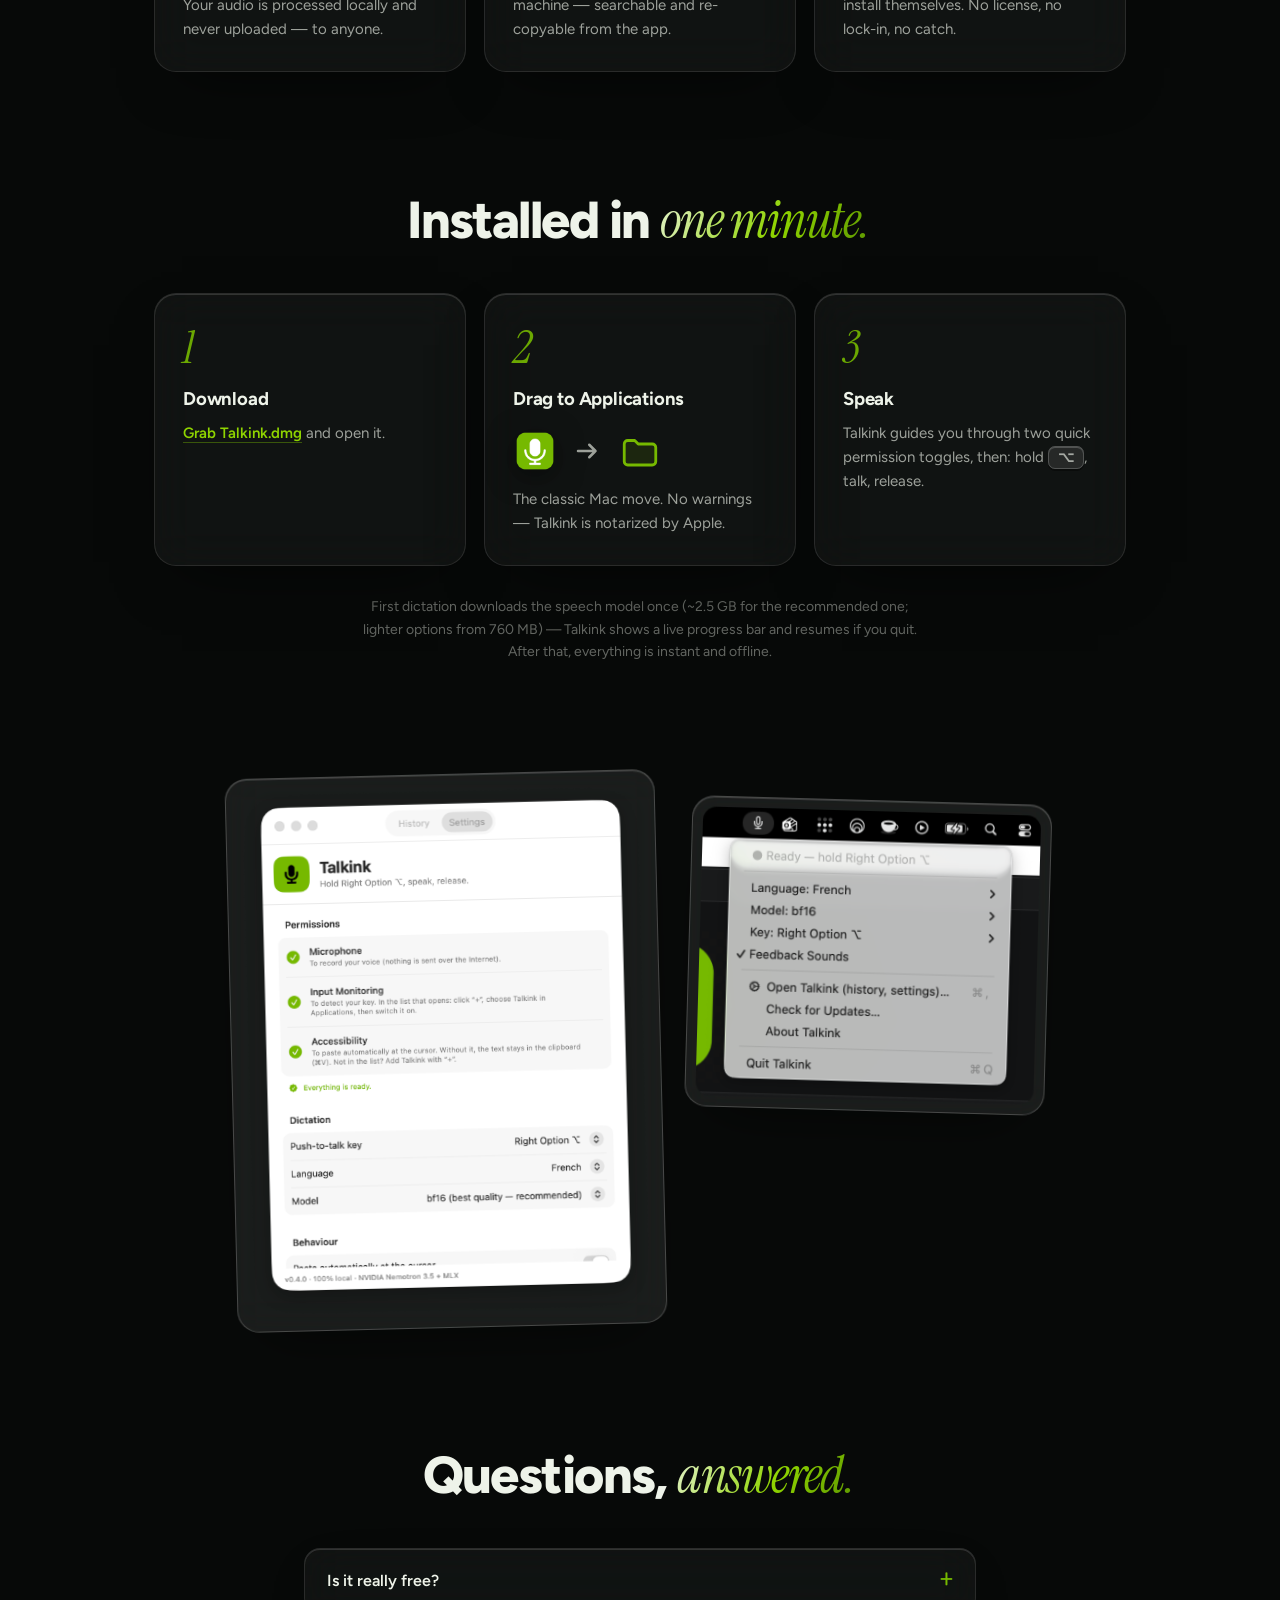
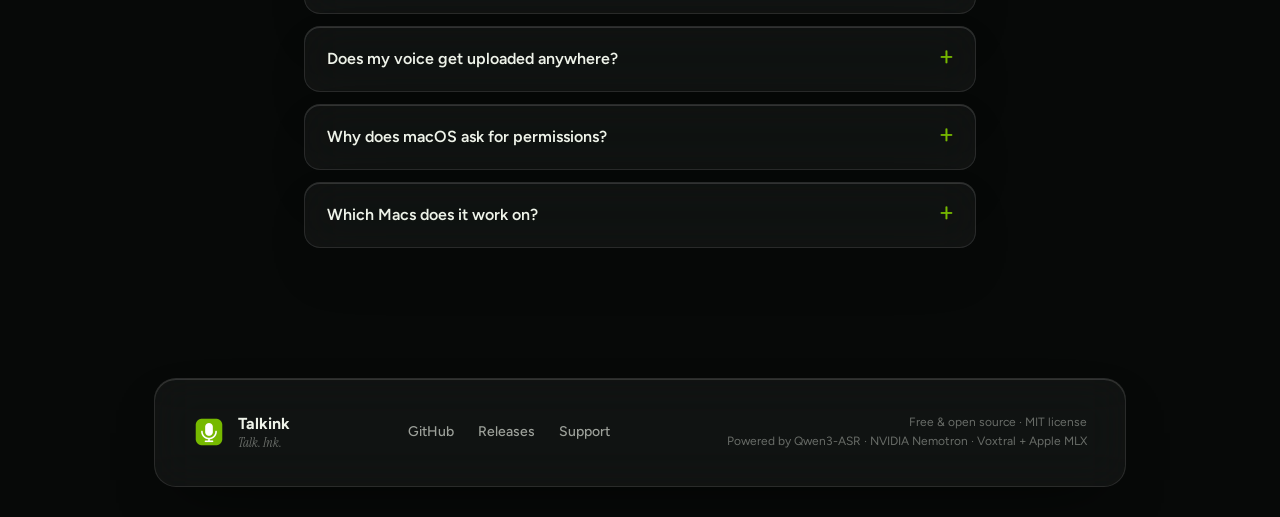
==== commit 063eab1e: "chore(release): v0.5.0 — changelog, README and site reflect the multi-model catalog Co-Authored-By: " ====
--- a/site/index.html
+++ b/site/index.html
@@ -111,7 +111,7 @@
 <section class="privacy reveal-on-scroll" aria-label="Privacy">
   <div class="privacy-band glass-strong">
     <h2><em>Your voice never leaves your&nbsp;Mac.</em></h2>
-    <p>Talkink runs NVIDIA’s Nemotron speech model directly on your Apple&nbsp;Silicon chip.
+    <p>Talkink runs state-of-the-art open speech models (Qwen3-ASR, NVIDIA Nemotron, Voxtral) directly on your Apple&nbsp;Silicon chip — you pick the one you like in Settings.
     No cloud. No account. No subscription. No telemetry. The code is open — anyone can check.</p>
     <ul class="badges">
       <li>No cloud</li><li>No account</li><li>No subscription</li><li>MIT open source</li>
@@ -179,7 +179,7 @@
       <p>Talkink guides you through two quick permission toggles, then: hold&nbsp;<kbd class="kbd-inline">⌥</kbd>, talk, release.</p>
     </li>
   </ol>
-  <p class="install-note reveal-on-scroll">First dictation downloads the speech model once (~1.2&nbsp;GB) — Talkink shows you the progress. After that, everything is instant and offline.</p>
+  <p class="install-note reveal-on-scroll">First dictation downloads the speech model once (~2.5&nbsp;GB for the recommended one; lighter options from 760&nbsp;MB) — Talkink shows a live progress bar and resumes if you quit. After that, everything is instant and offline.</p>
 </section>
 
 <section class="tour reveal-on-scroll" aria-label="Screenshots">
@@ -220,7 +220,7 @@
       <a href="https://github.com/hasso5703/talkink/releases" target="_blank" rel="noopener">Releases</a>
       <a href="https://github.com/hasso5703/talkink/issues" target="_blank" rel="noopener">Support</a>
     </div>
-    <p class="f-fine">Free &amp; open source · MIT license<br>Powered by NVIDIA Nemotron&nbsp;ASR + Apple&nbsp;MLX</p>
+    <p class="f-fine">Free &amp; open source · MIT license<br>Powered by Qwen3-ASR · NVIDIA Nemotron · Voxtral + Apple&nbsp;MLX</p>
   </div>
 </footer>
 
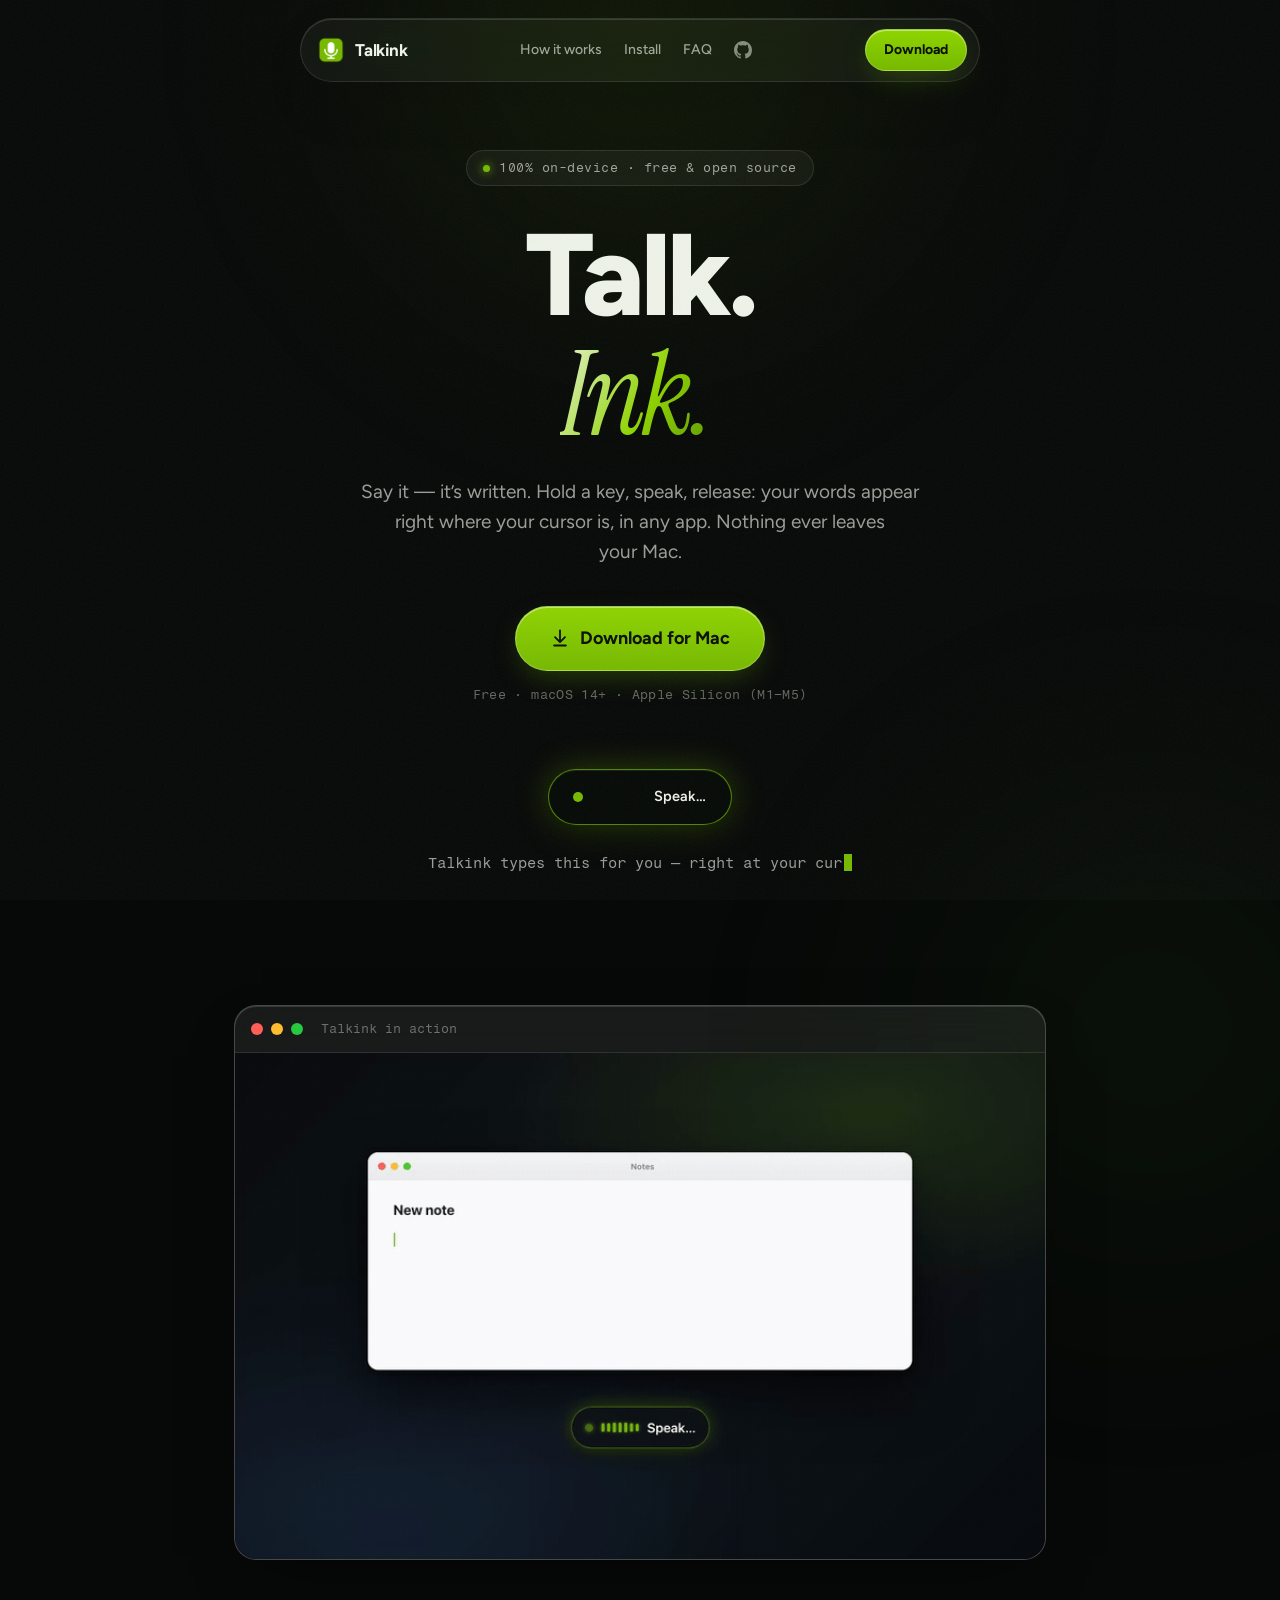
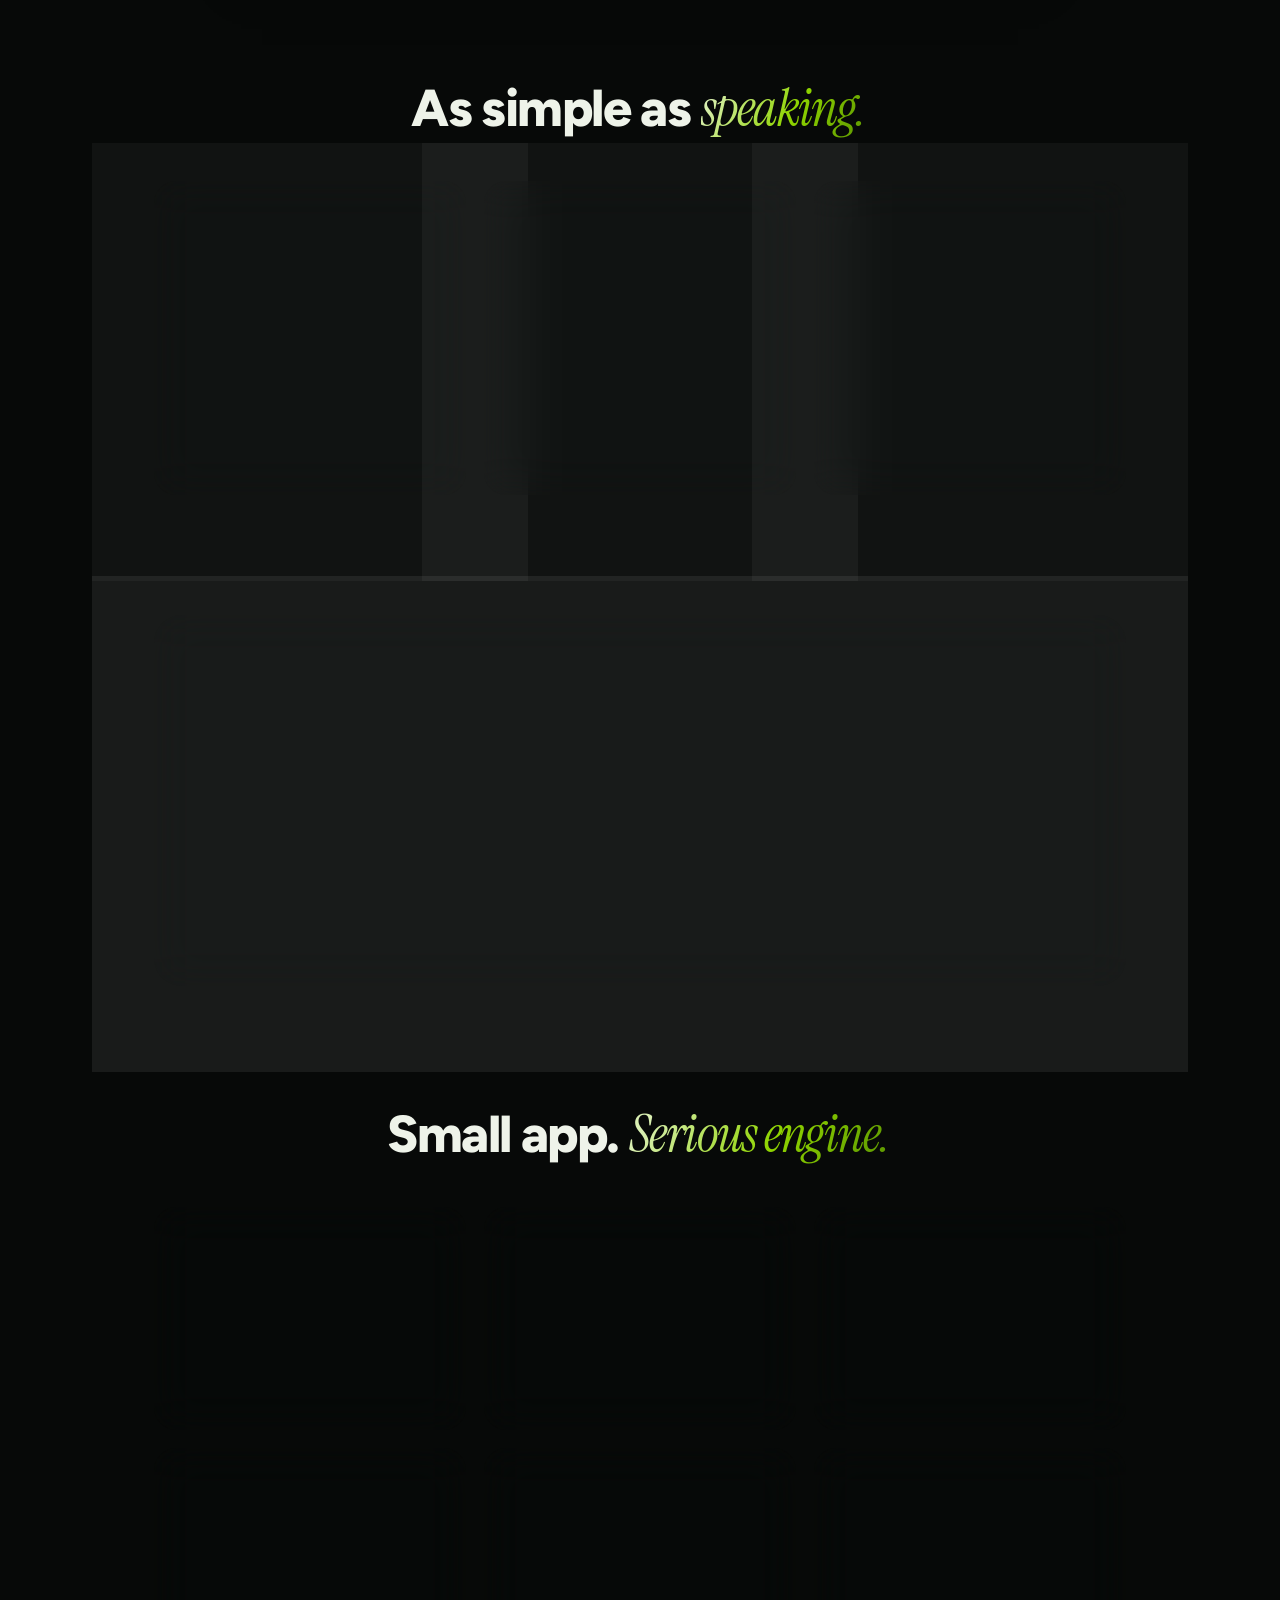
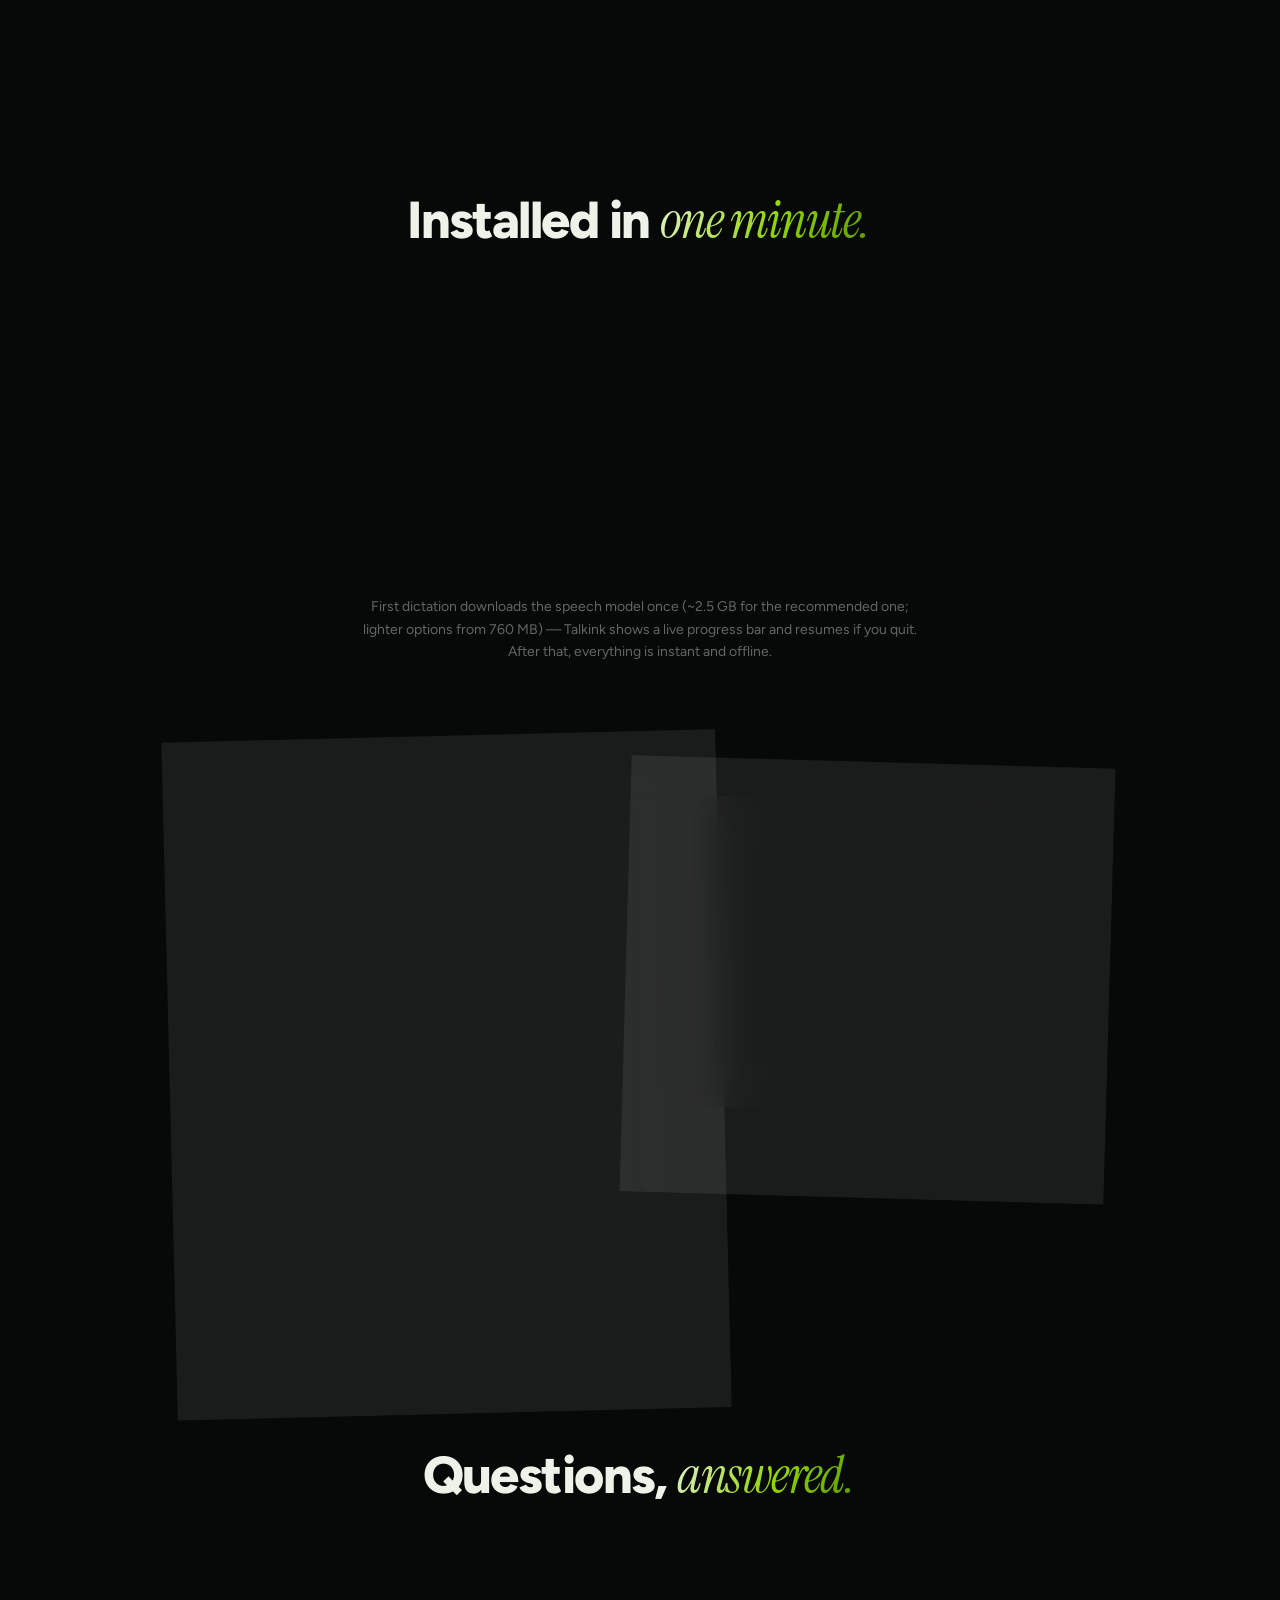
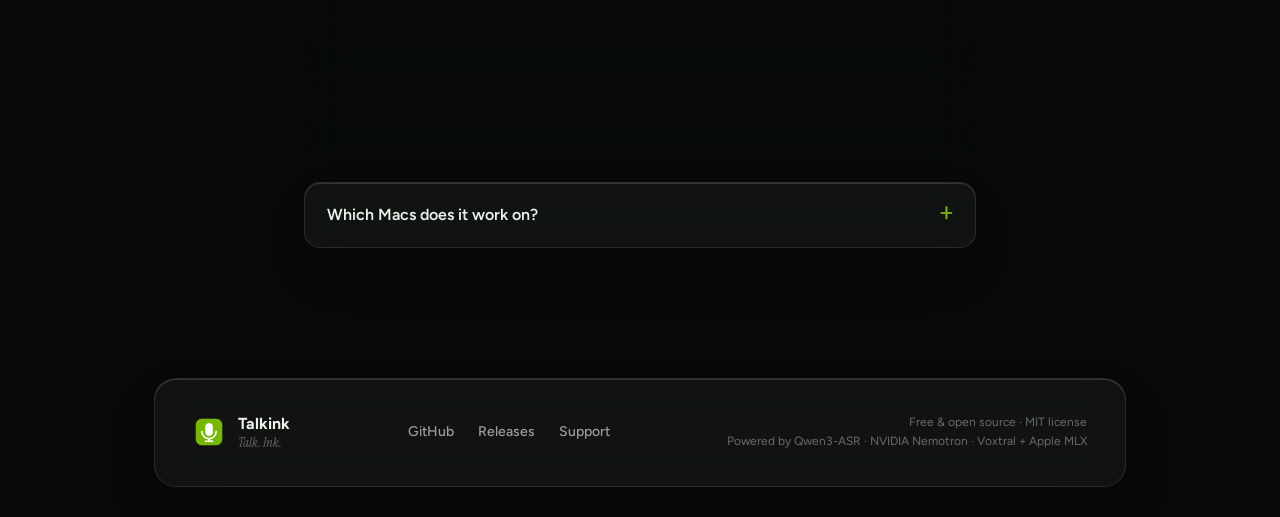
==== commit 2693ae63: "docs+site: purge pre-v0.5.0 leftovers (sizes, language count, Söyle name) The v0.5.0 release commit " ====
--- a/site/index.html
+++ b/site/index.html
@@ -97,13 +97,13 @@
         <span class="mini-wave"><i></i><i></i><i></i><i></i><i></i></span>
       </div>
       <h3>Speak naturally</h3>
-      <p>English, French, Turkish… ~40 languages, detected automatically. Punctuation included.</p>
+      <p>English, French, Turkish… 27 languages, picked or auto-detected. Punctuation included.</p>
     </article>
     <article class="card glass reveal-on-scroll d2">
       <span class="num">3</span>
       <div class="step-visual"><span class="typed-mini">done.</span></div>
       <h3>Release — it’s typed</h3>
-      <p>Your words are pasted at your cursor in well under a second. That’s the whole workflow.</p>
+      <p>Your words land at your cursor in about a second. That’s the whole workflow.</p>
     </article>
   </div>
 </section>
@@ -130,11 +130,11 @@
     <article class="card glass reveal-on-scroll">
       <svg viewBox="0 0 24 24"><path d="m13 2-8 11h6l-2 9 8-11h-6l2-9Z"/></svg>
       <h3>Instant</h3>
-      <p>30–40× faster than real time on an M-series chip. Release the key, the text is already there.</p>
+      <p>Up to 30–40× faster than real time on an M-series chip. Release the key — the text is right there.</p>
     </article>
     <article class="card glass reveal-on-scroll">
       <svg viewBox="0 0 24 24"><circle cx="12" cy="12" r="9"/><path d="M3 12h18M12 3c2.5 2.6 3.8 5.7 3.8 9S14.5 18.4 12 21M12 3C9.5 5.6 8.2 8.7 8.2 12s1.3 6.4 3.8 9"/></svg>
-      <h3>~40 languages</h3>
+      <h3>27 languages</h3>
       <p>Speak in your language — or mix them. Talkink detects it automatically, with punctuation and capitals.</p>
     </article>
     <article class="card glass reveal-on-scroll">
--- a/site/style.css
+++ b/site/style.css
@@ -1,4 +1,4 @@
-/* ───────────────────────── Söyle — liquid glass over deep night ───────────────────────── */
+/* ───────────────────────── Talkink — liquid glass over deep night ───────────────────────── */
 
 :root {
   --bg: #070908;
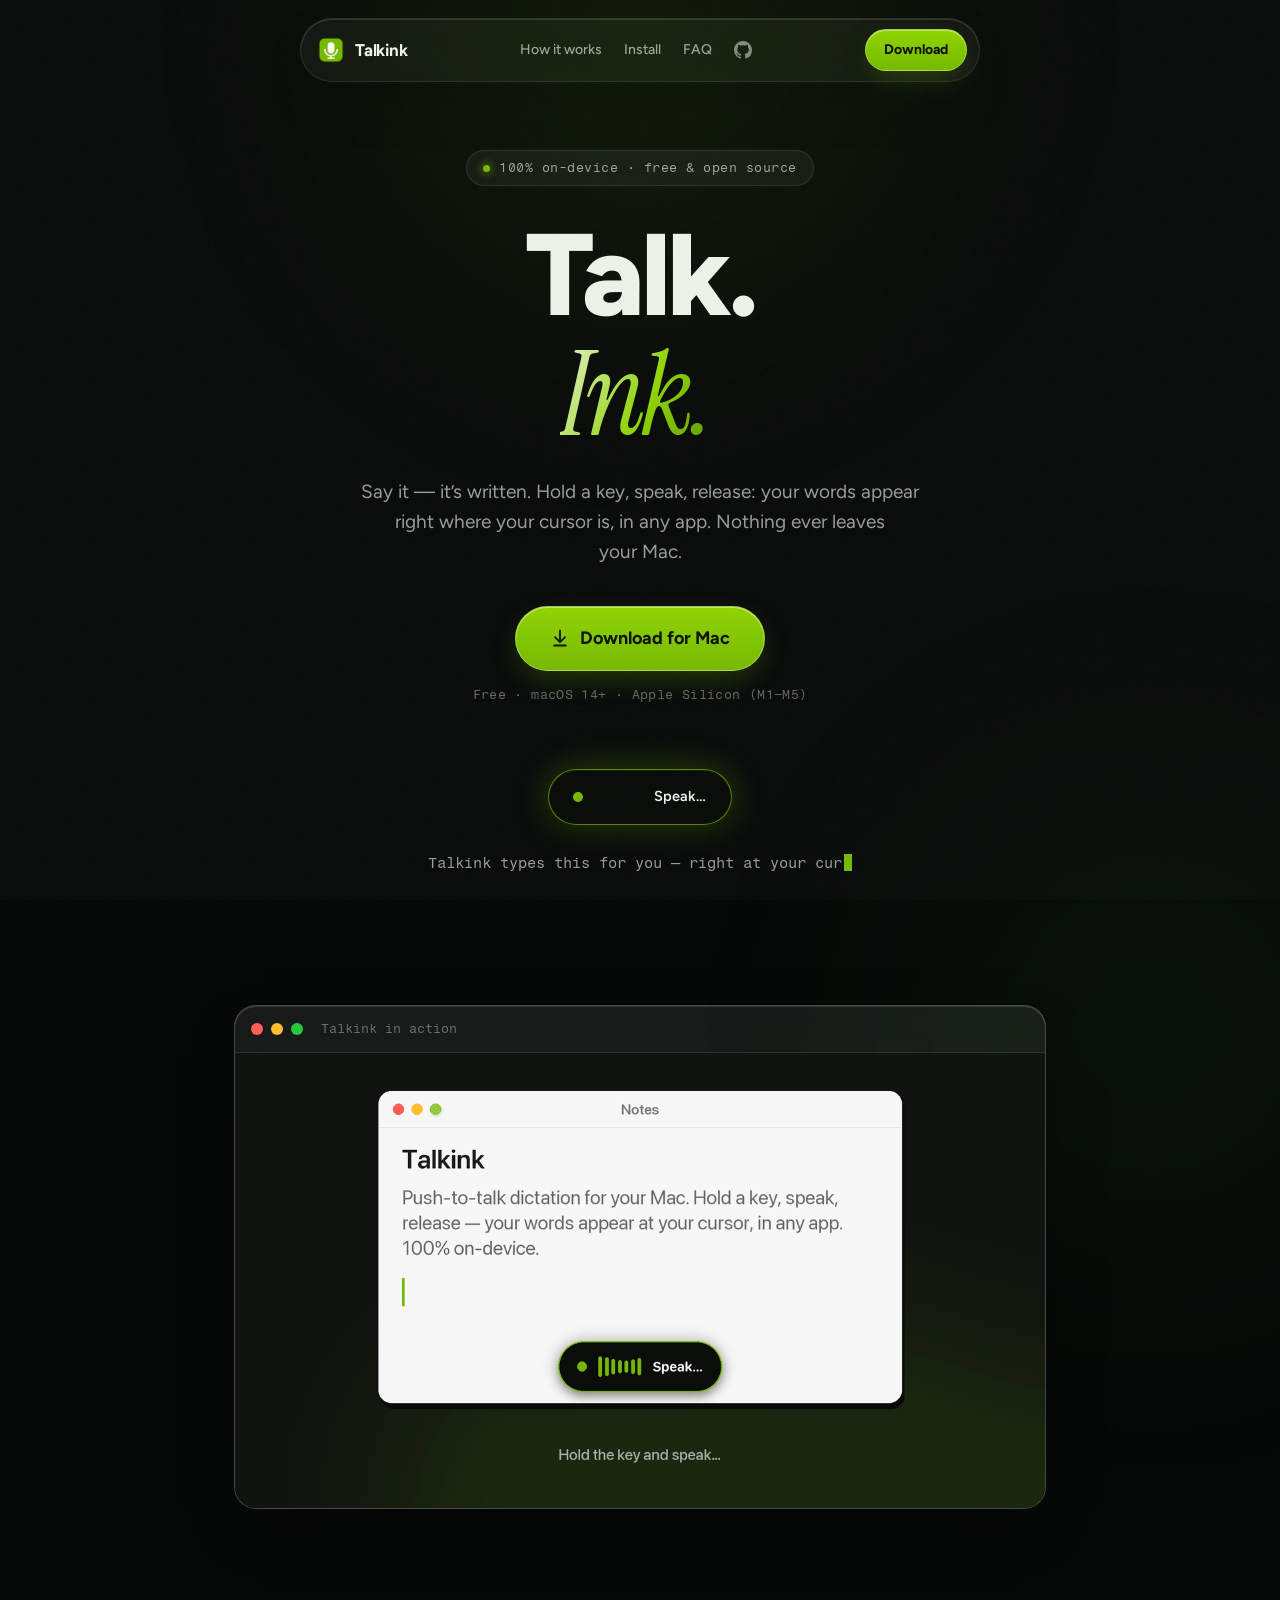
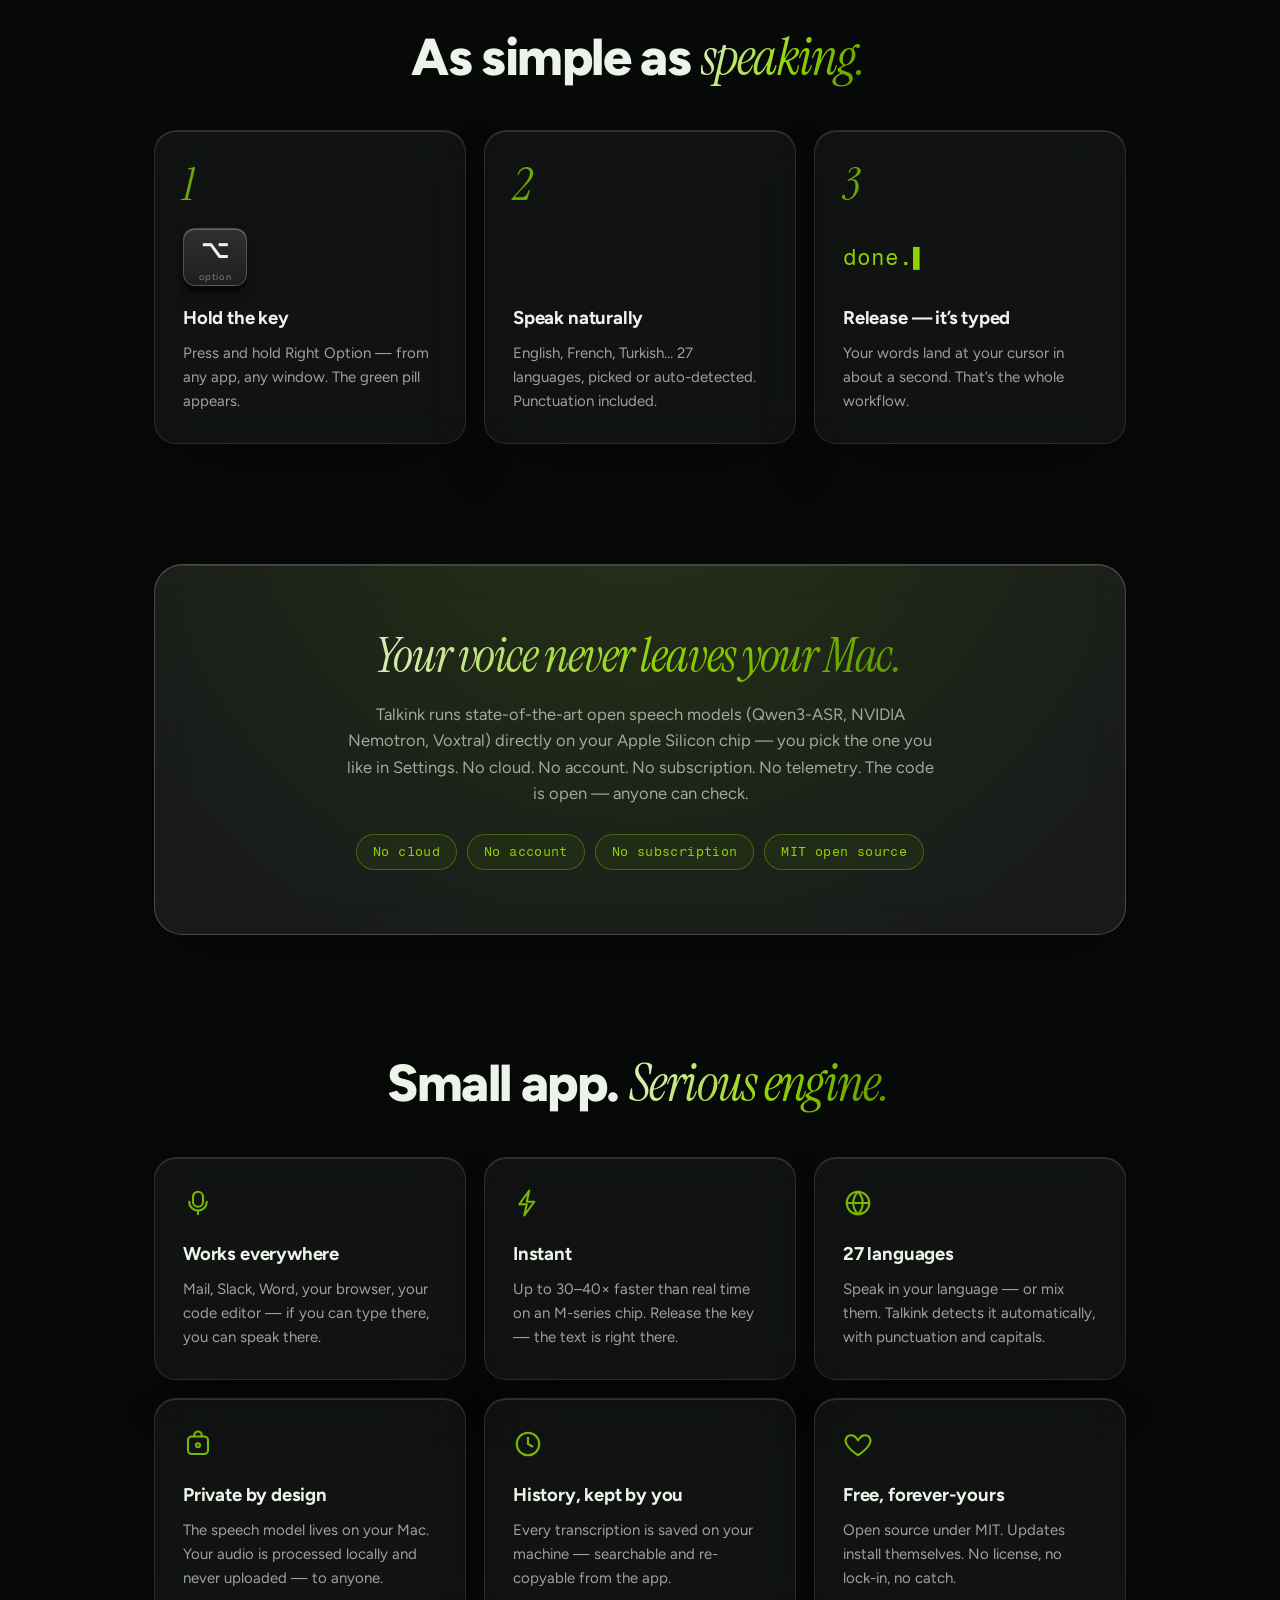
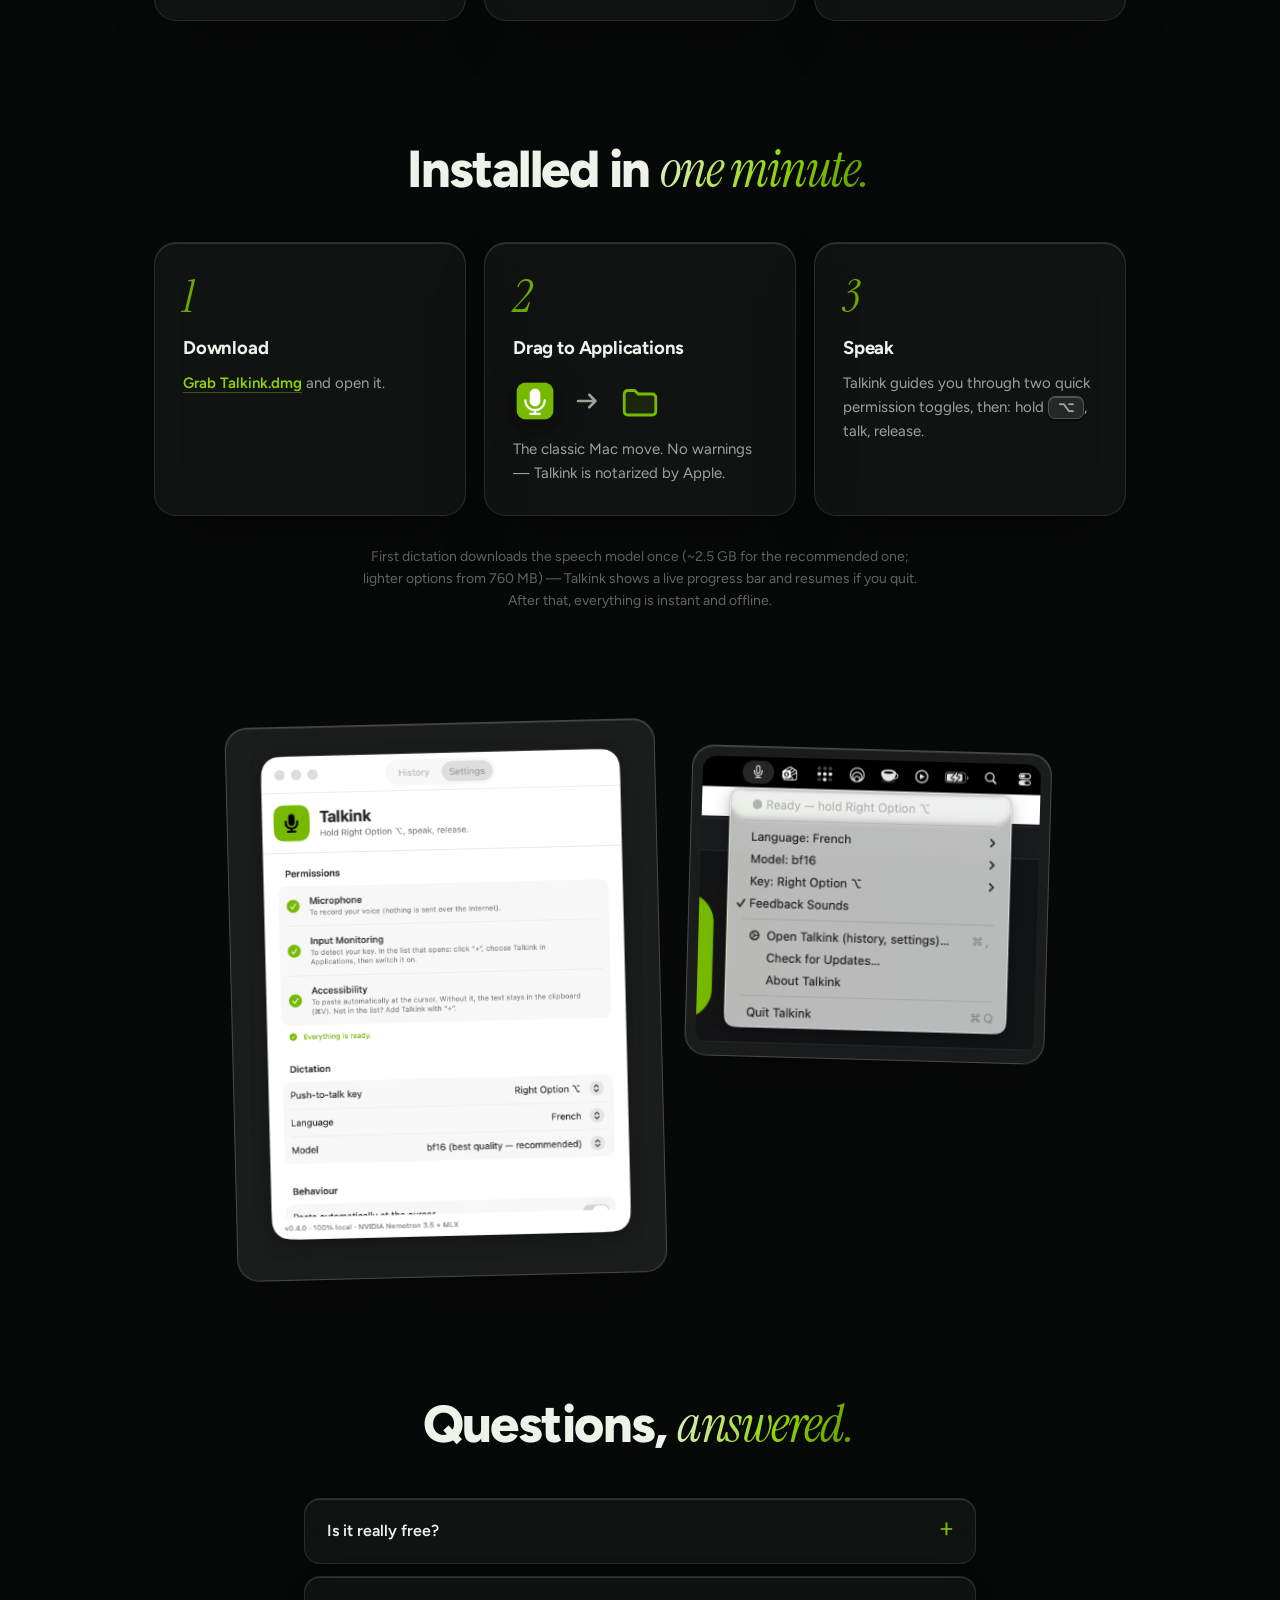
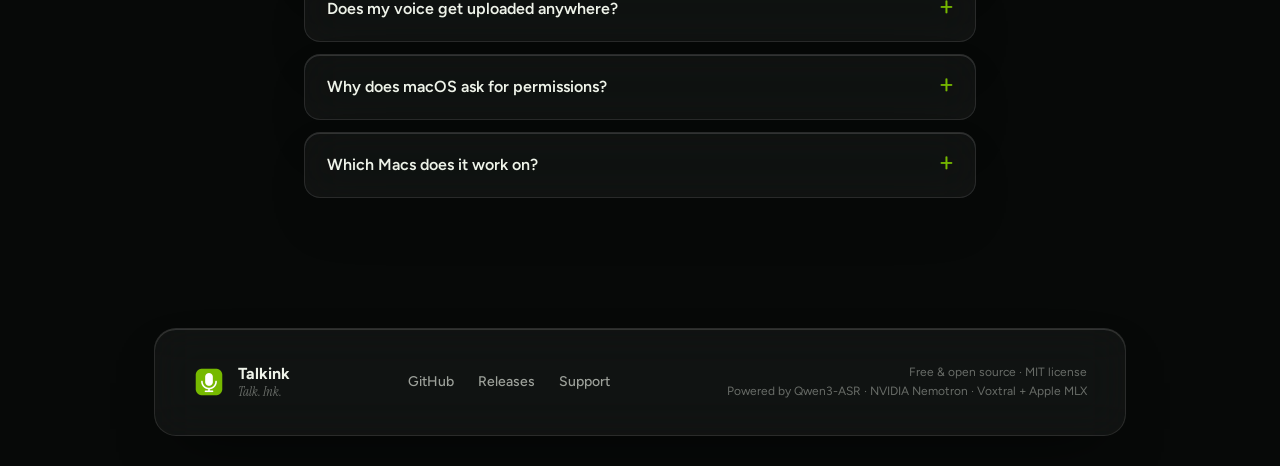
==== commit 4016c8b2: "assets: honest 16:9 demo for README + site, generated by the same script The old demo.gif/mp4 (16:10" ====
--- a/site/index.html
+++ b/site/index.html
@@ -78,7 +78,7 @@
       <span class="tl r"></span><span class="tl y"></span><span class="tl g"></span>
       <span class="window-title">Talkink in action</span>
     </figcaption>
-    <img src="assets/demo.gif" alt="Demo: holding the key, speaking, and the text appearing at the cursor" width="760" height="475">
+    <img src="assets/demo.gif" alt="Demo: holding the key, speaking, and the text appearing at the cursor" width="760" height="428">
   </figure>
 </section>
 
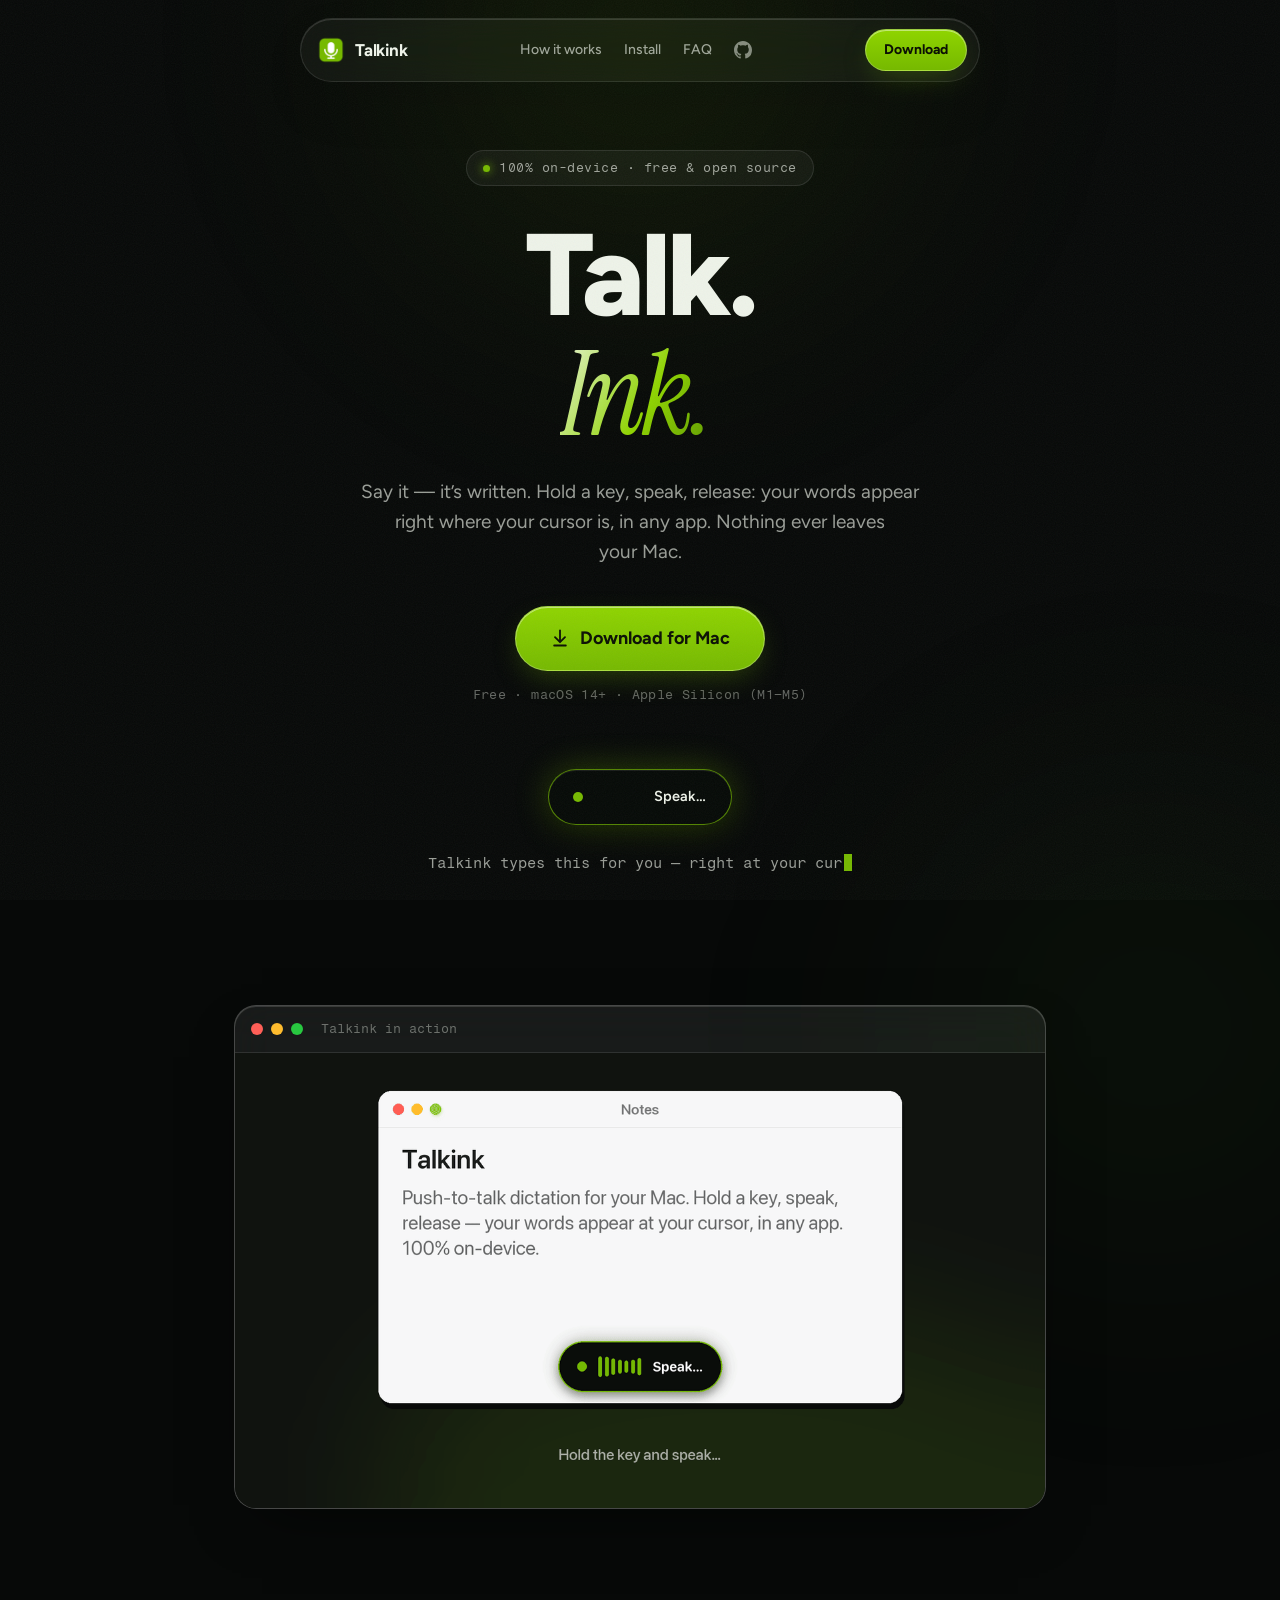
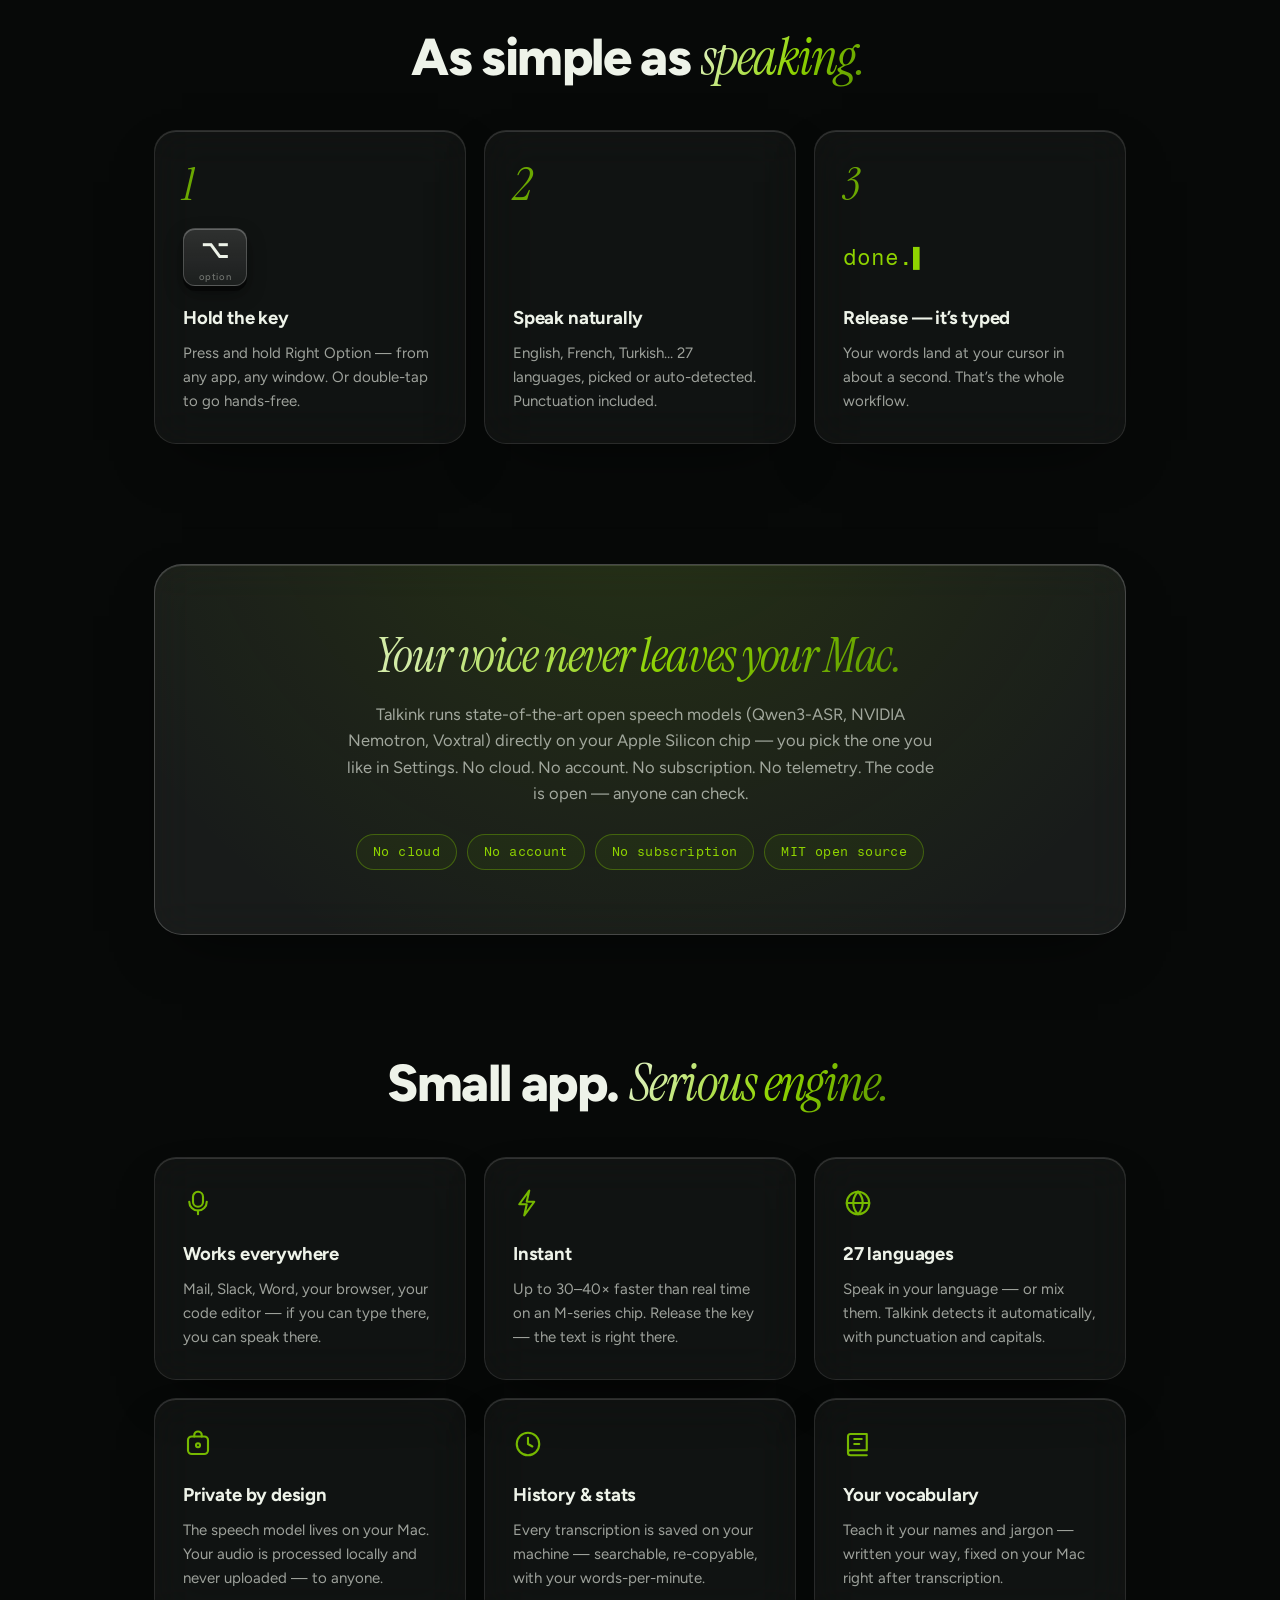
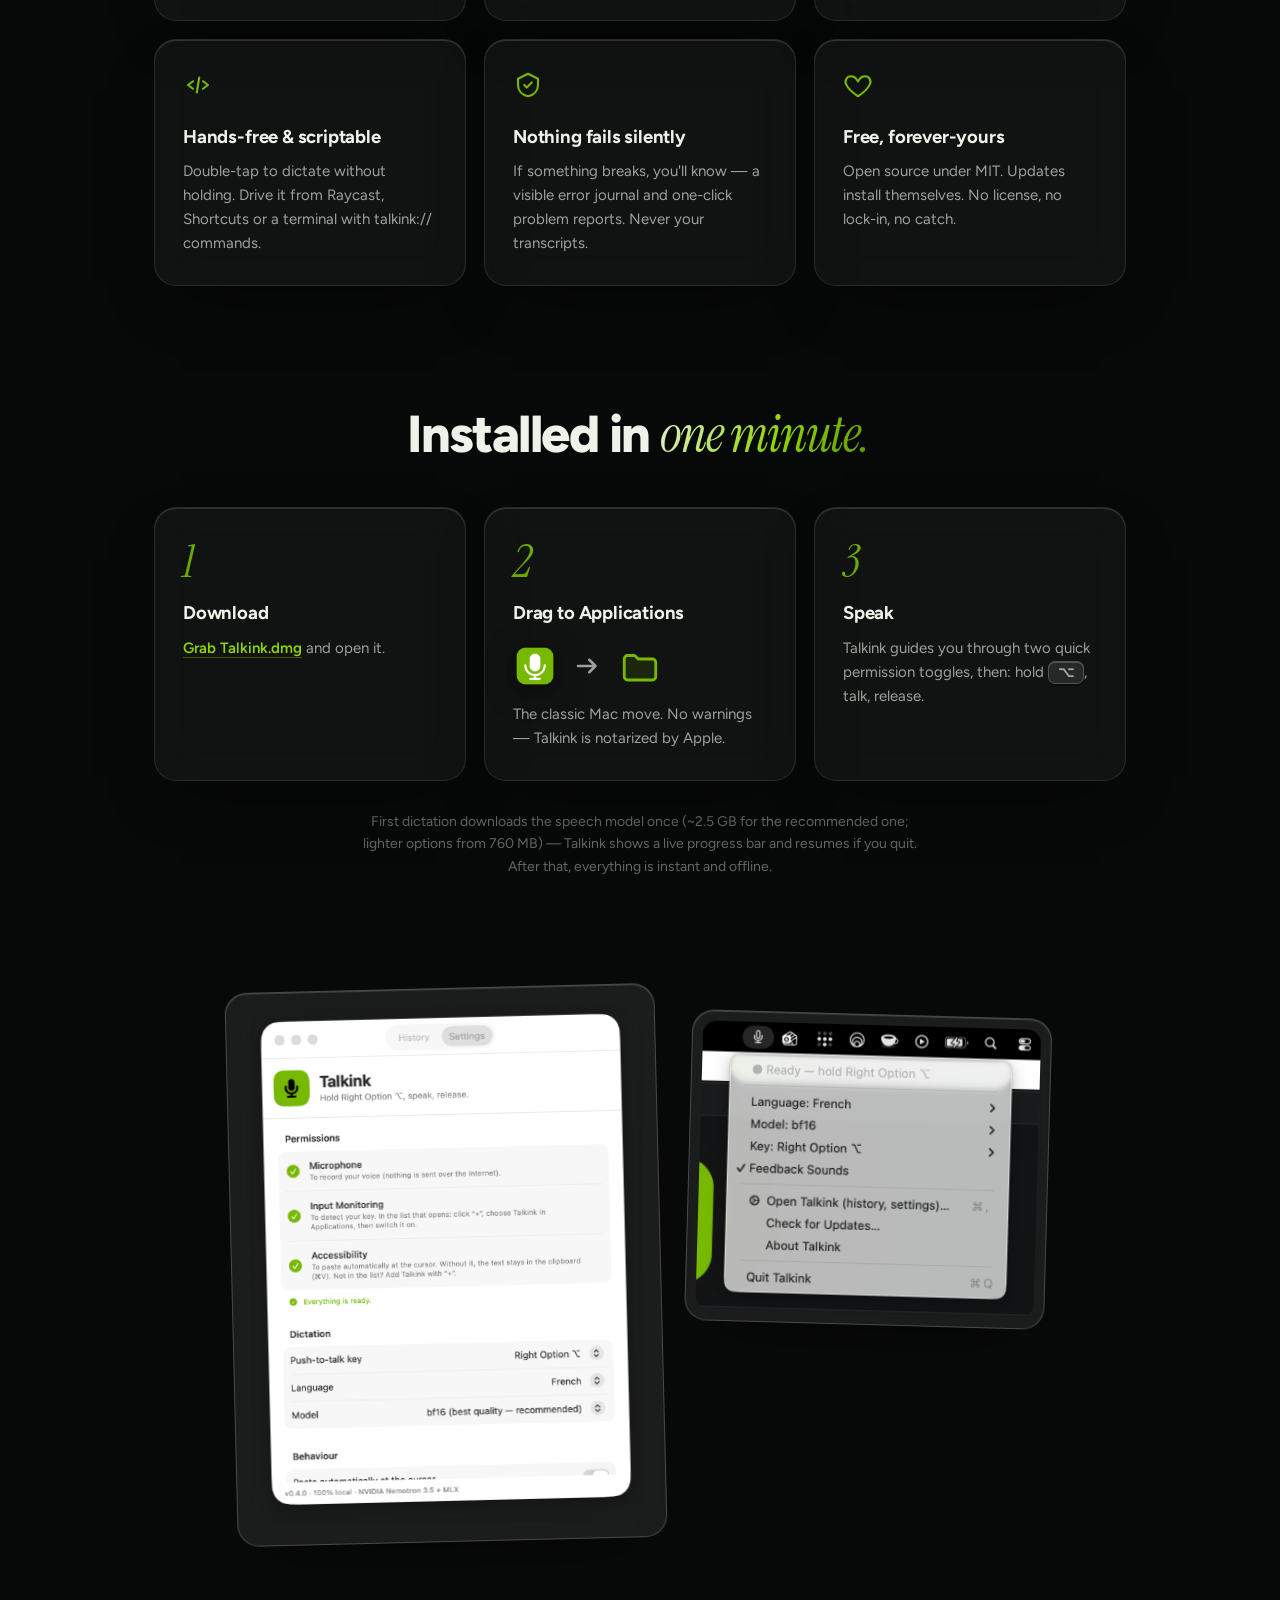
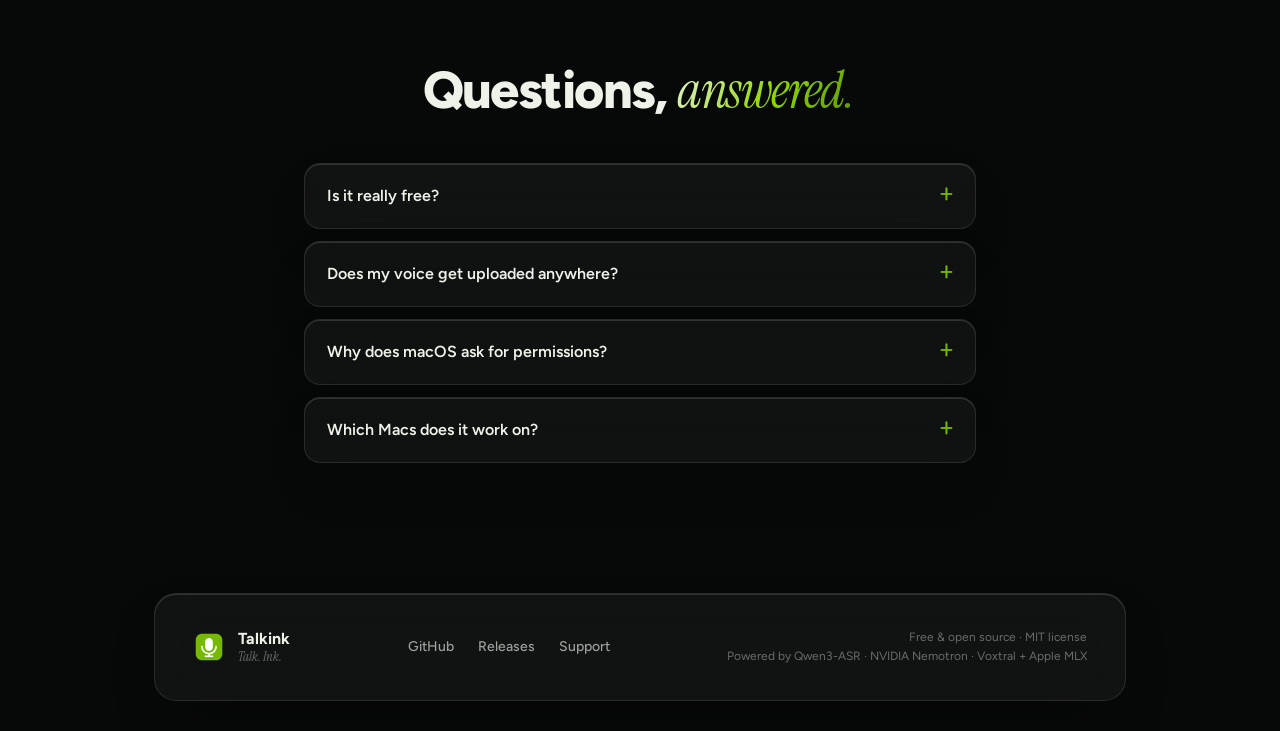
==== commit 3b7290f0: "release: v0.6.0 — vocabulary, hands-free, URL automation, production hardening README and landing pa" ====
--- a/site/index.html
+++ b/site/index.html
@@ -89,7 +89,7 @@
       <span class="num">1</span>
       <div class="step-visual"><kbd class="keycap">⌥<small>option</small></kbd></div>
       <h3>Hold the key</h3>
-      <p>Press and hold Right&nbsp;Option — from any app, any window. The green pill appears.</p>
+      <p>Press and hold Right&nbsp;Option — from any app, any window. Or double-tap to go hands-free.</p>
     </article>
     <article class="card glass reveal-on-scroll d1">
       <span class="num">2</span>
@@ -144,8 +144,23 @@
     </article>
     <article class="card glass reveal-on-scroll">
       <svg viewBox="0 0 24 24"><circle cx="12" cy="12" r="9"/><path d="M12 7v5l3.5 2"/></svg>
-      <h3>History, kept by you</h3>
-      <p>Every transcription is saved on your machine — searchable and re-copyable from the app.</p>
+      <h3>History &amp; stats</h3>
+      <p>Every transcription is saved on your machine — searchable, re-copyable, with your words-per-minute.</p>
+    </article>
+    <article class="card glass reveal-on-scroll">
+      <svg viewBox="0 0 24 24"><path d="M4 19V6a2 2 0 0 1 2-2h13v13H6a2 2 0 0 0-2 2Zm0 0a2 2 0 0 0 2 2h13"/><path d="M9 8h6M9 12h4"/></svg>
+      <h3>Your vocabulary</h3>
+      <p>Teach it your names and jargon — written your way, fixed on your Mac right after transcription.</p>
+    </article>
+    <article class="card glass reveal-on-scroll">
+      <svg viewBox="0 0 24 24"><path d="m8 9-4 3 4 3"/><path d="m16 9 4 3-4 3"/><path d="M13 6l-2 12"/></svg>
+      <h3>Hands-free &amp; scriptable</h3>
+      <p>Double-tap to dictate without holding. Drive it from Raycast, Shortcuts or a terminal with talkink:// commands.</p>
+    </article>
+    <article class="card glass reveal-on-scroll">
+      <svg viewBox="0 0 24 24"><path d="M12 3l8 4v5c0 4.5-3.2 7.9-8 9-4.8-1.1-8-4.5-8-9V7l8-4Z"/><path d="m9 12 2 2 4-4"/></svg>
+      <h3>Nothing fails silently</h3>
+      <p>If something breaks, you'll know — a visible error journal and one-click problem reports. Never your transcripts.</p>
     </article>
     <article class="card glass reveal-on-scroll">
       <svg viewBox="0 0 24 24"><path d="M12 21s-7-4.6-9.3-9.1C.9 8.4 3 5 6.4 5c2 0 3.5 1 4.4 2.4l1.2 1.7 1.2-1.7C14.1 6 15.6 5 17.6 5 21 5 23.1 8.4 21.3 11.9 19 16.4 12 21 12 21Z"/></svg>
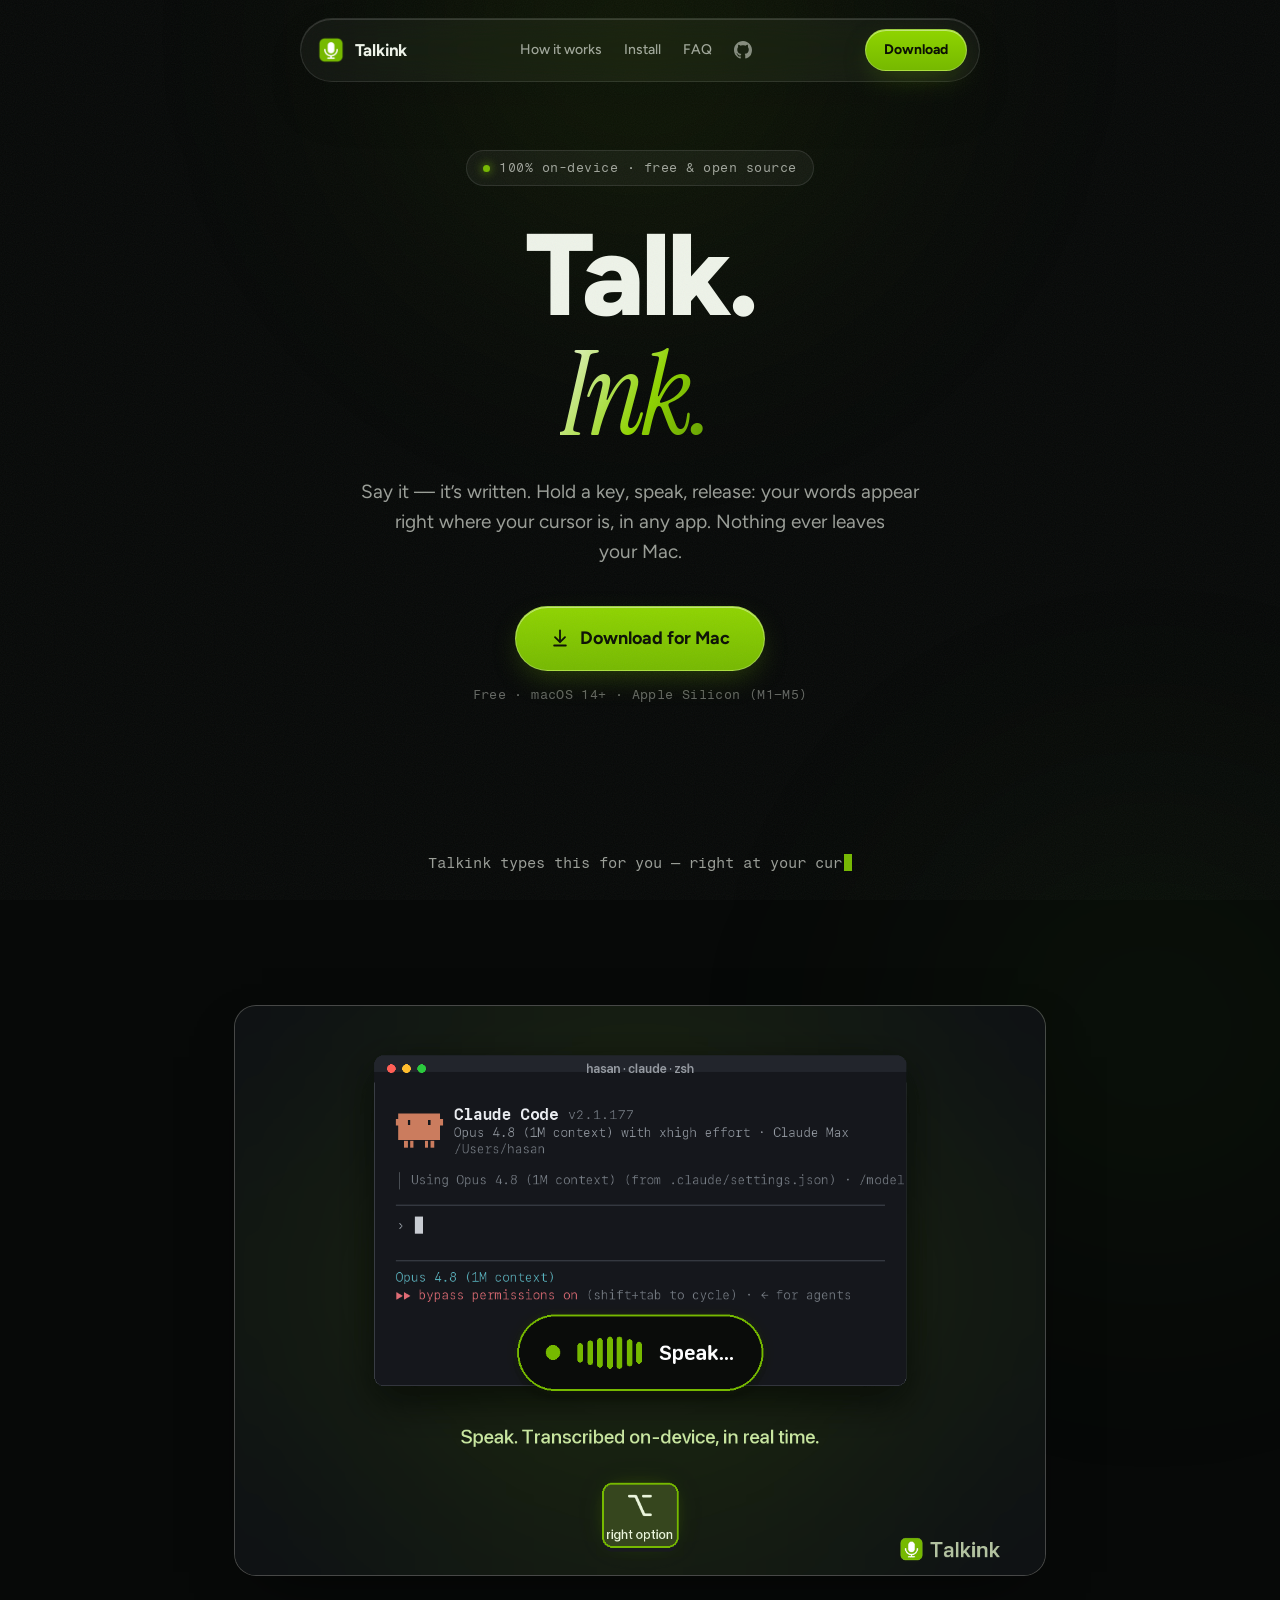
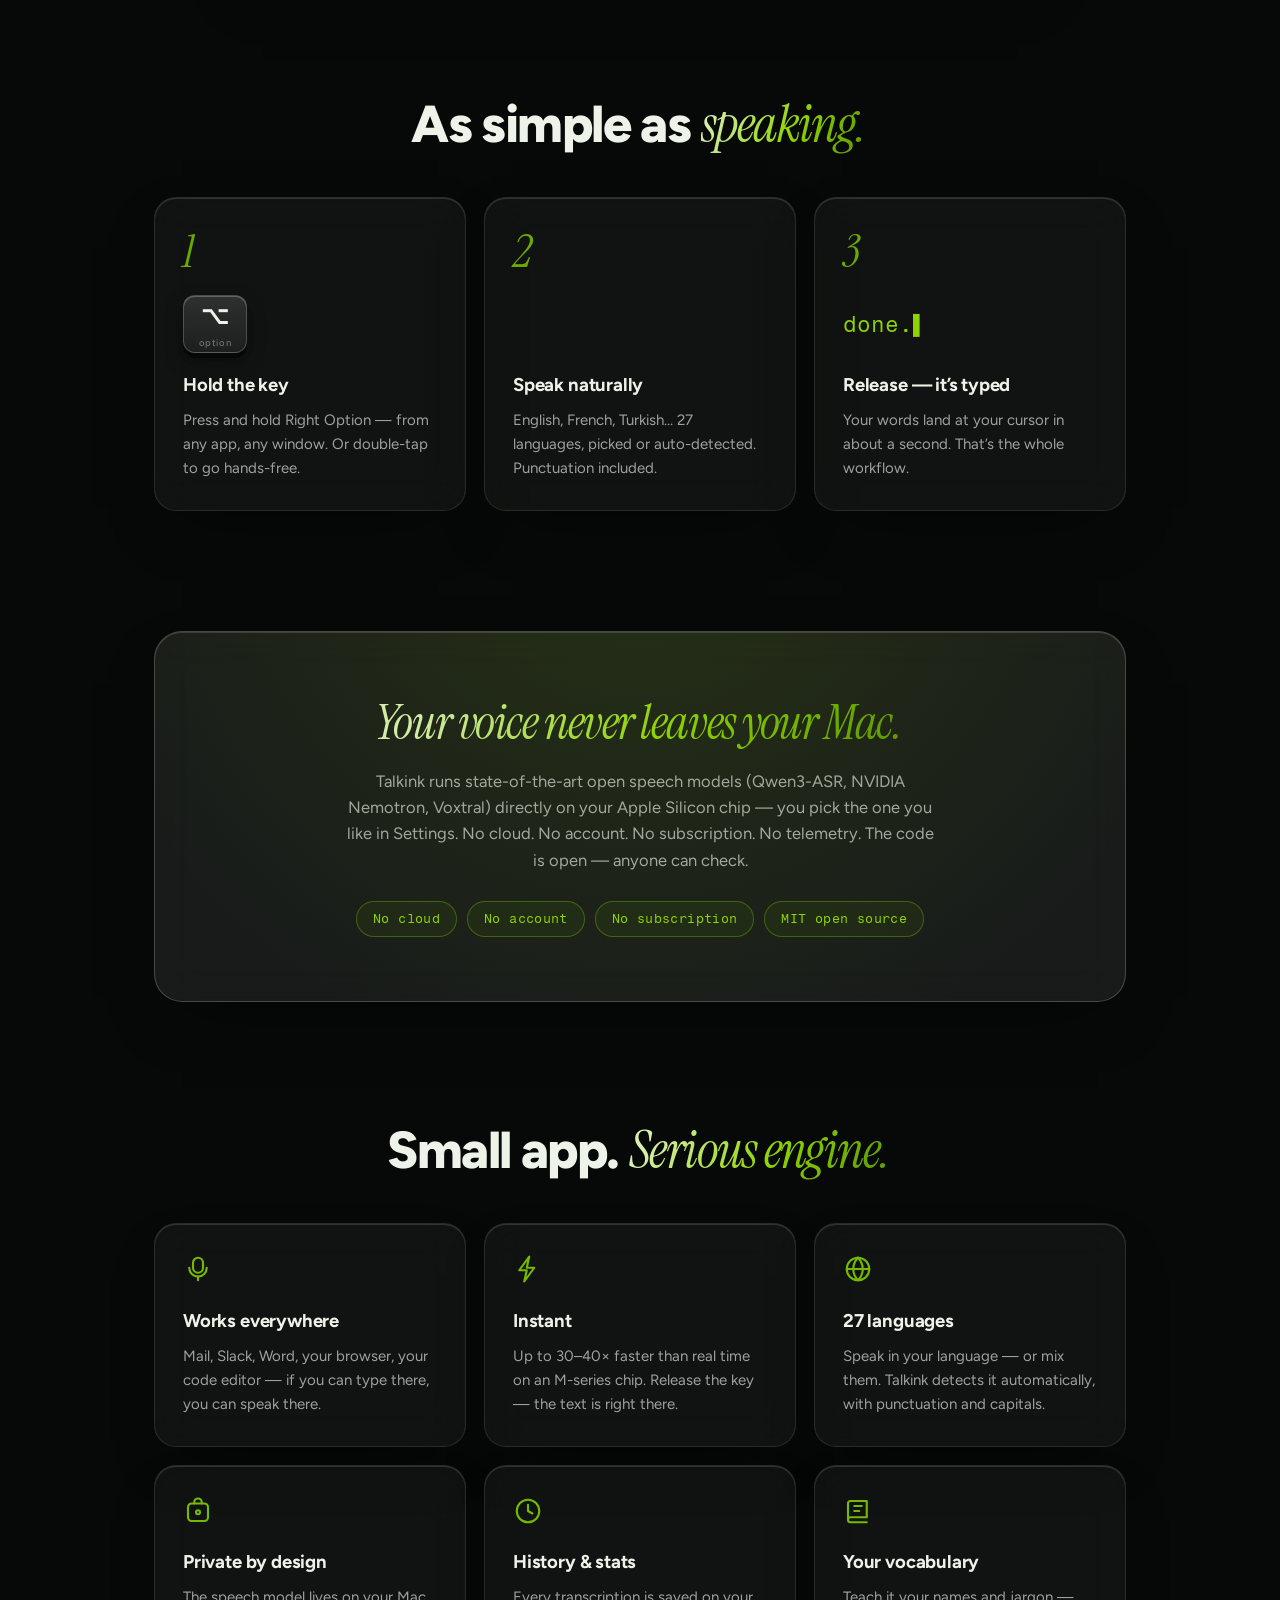
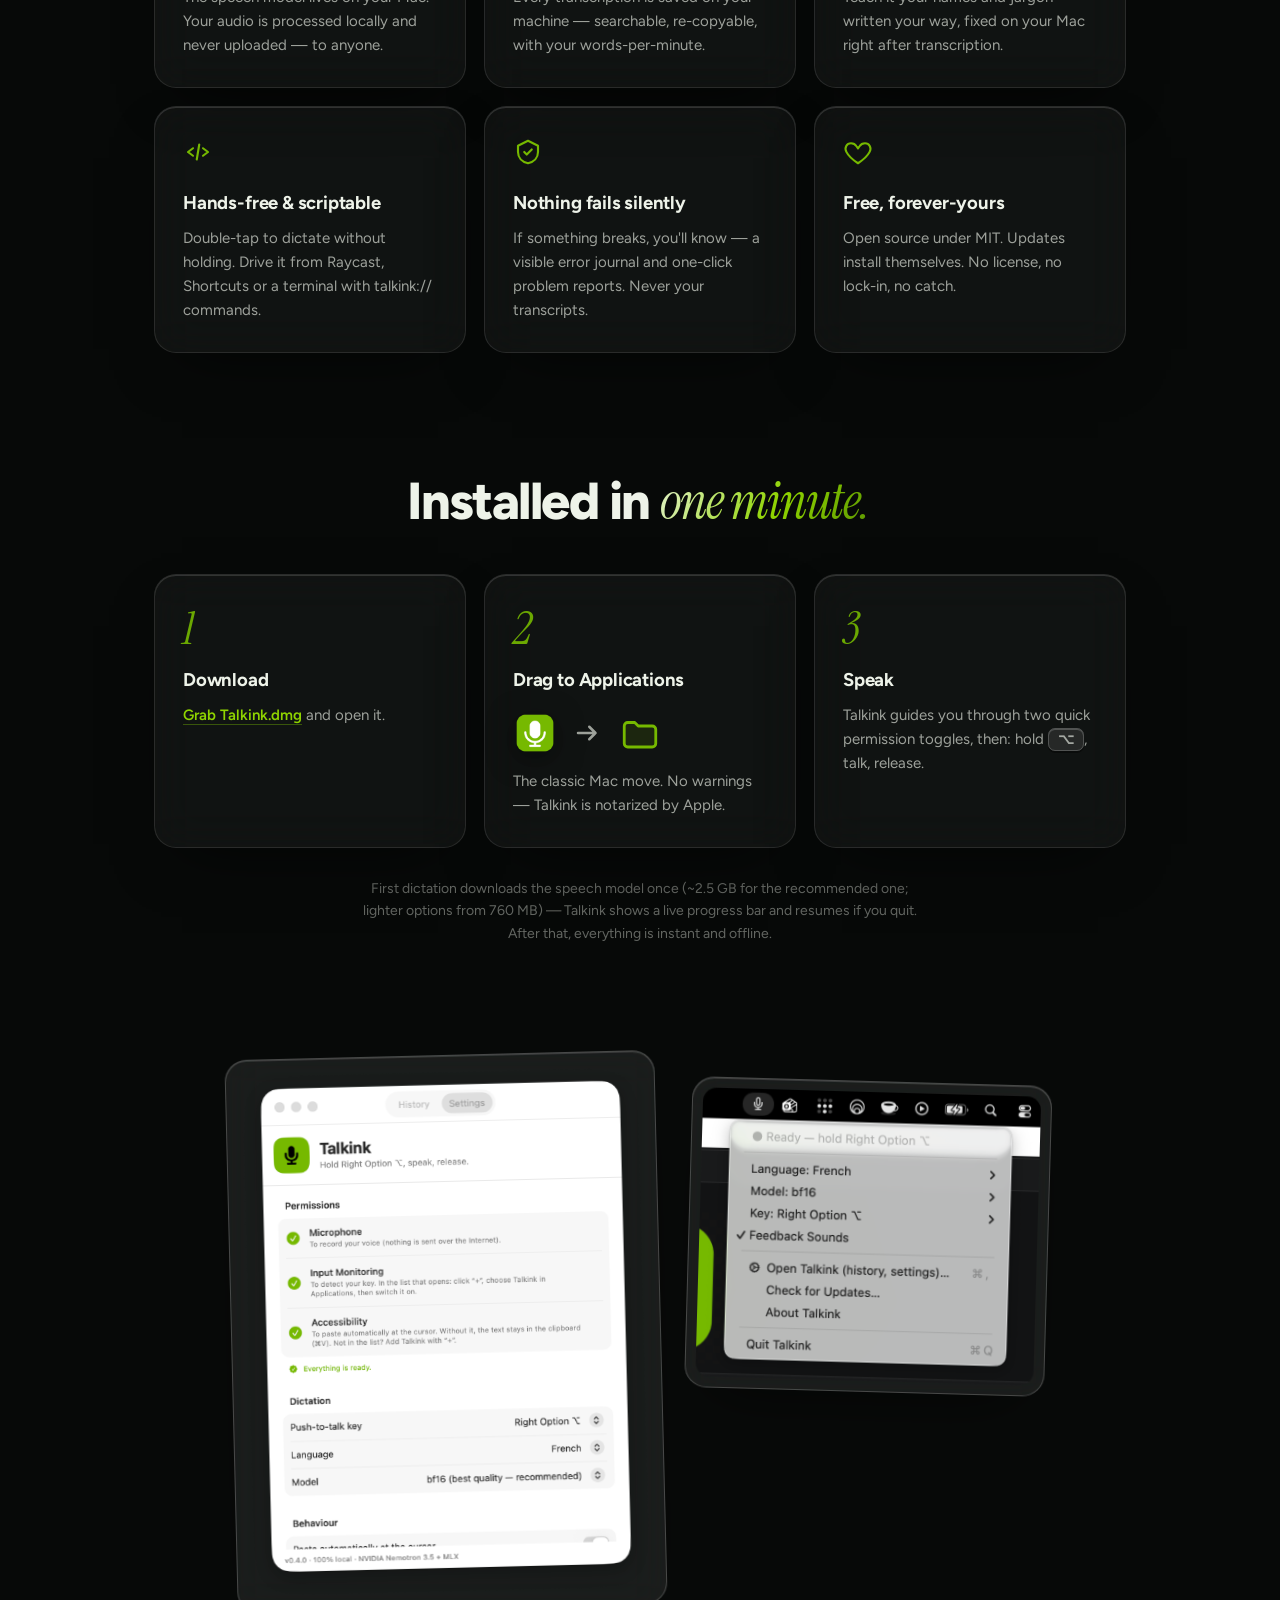
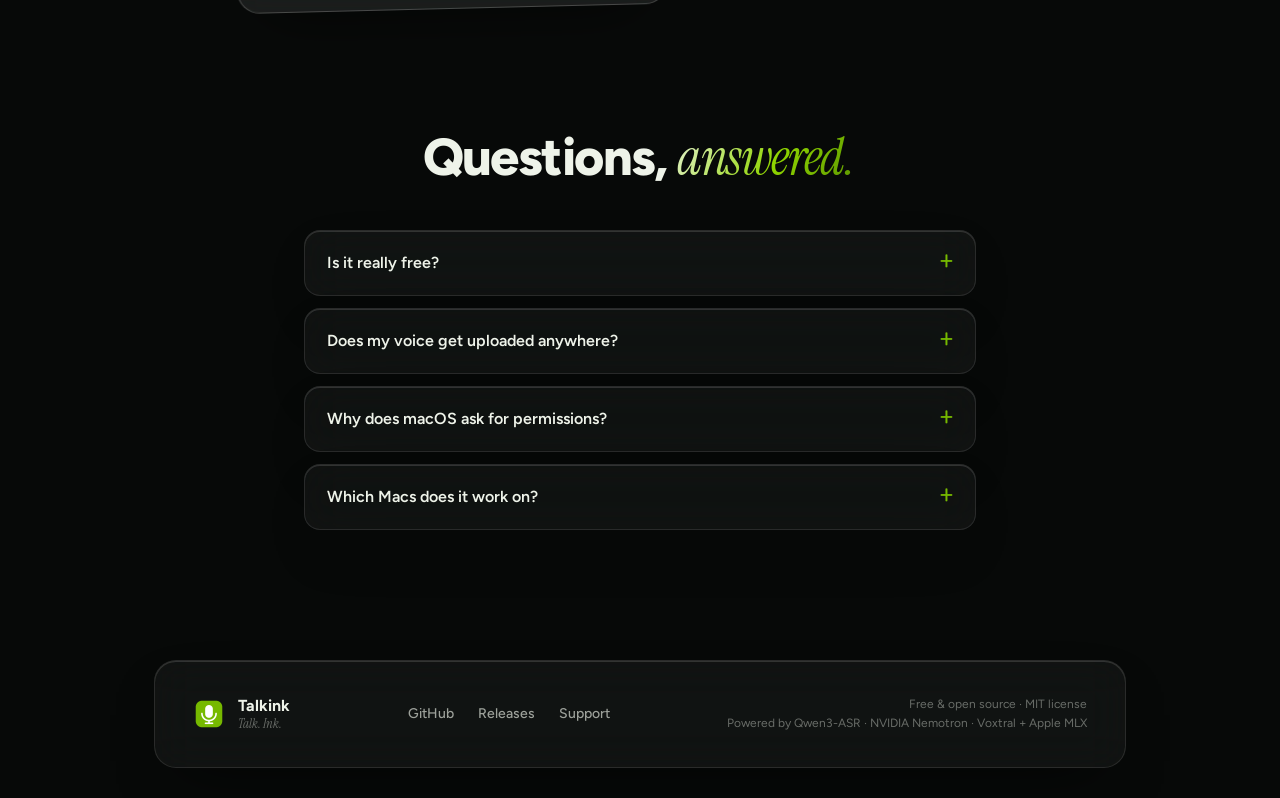
==== commit b20adef2: "site+docs: new demo — dictating into Claude Code with Talkink Replace the demo (README + landing pag" ====
--- a/site/index.html
+++ b/site/index.html
@@ -74,11 +74,7 @@
 
 <section class="demo reveal-on-scroll" aria-label="Demo">
   <figure class="window glass-strong">
-    <figcaption class="window-bar">
-      <span class="tl r"></span><span class="tl y"></span><span class="tl g"></span>
-      <span class="window-title">Talkink in action</span>
-    </figcaption>
-    <img src="assets/demo.gif" alt="Demo: holding the key, speaking, and the text appearing at the cursor" width="760" height="428">
+    <img src="assets/demo.gif" alt="Dictating into Claude Code with Talkink: hold Right Option, speak, and the text is pasted at the cursor" width="760" height="534">
   </figure>
 </section>
 
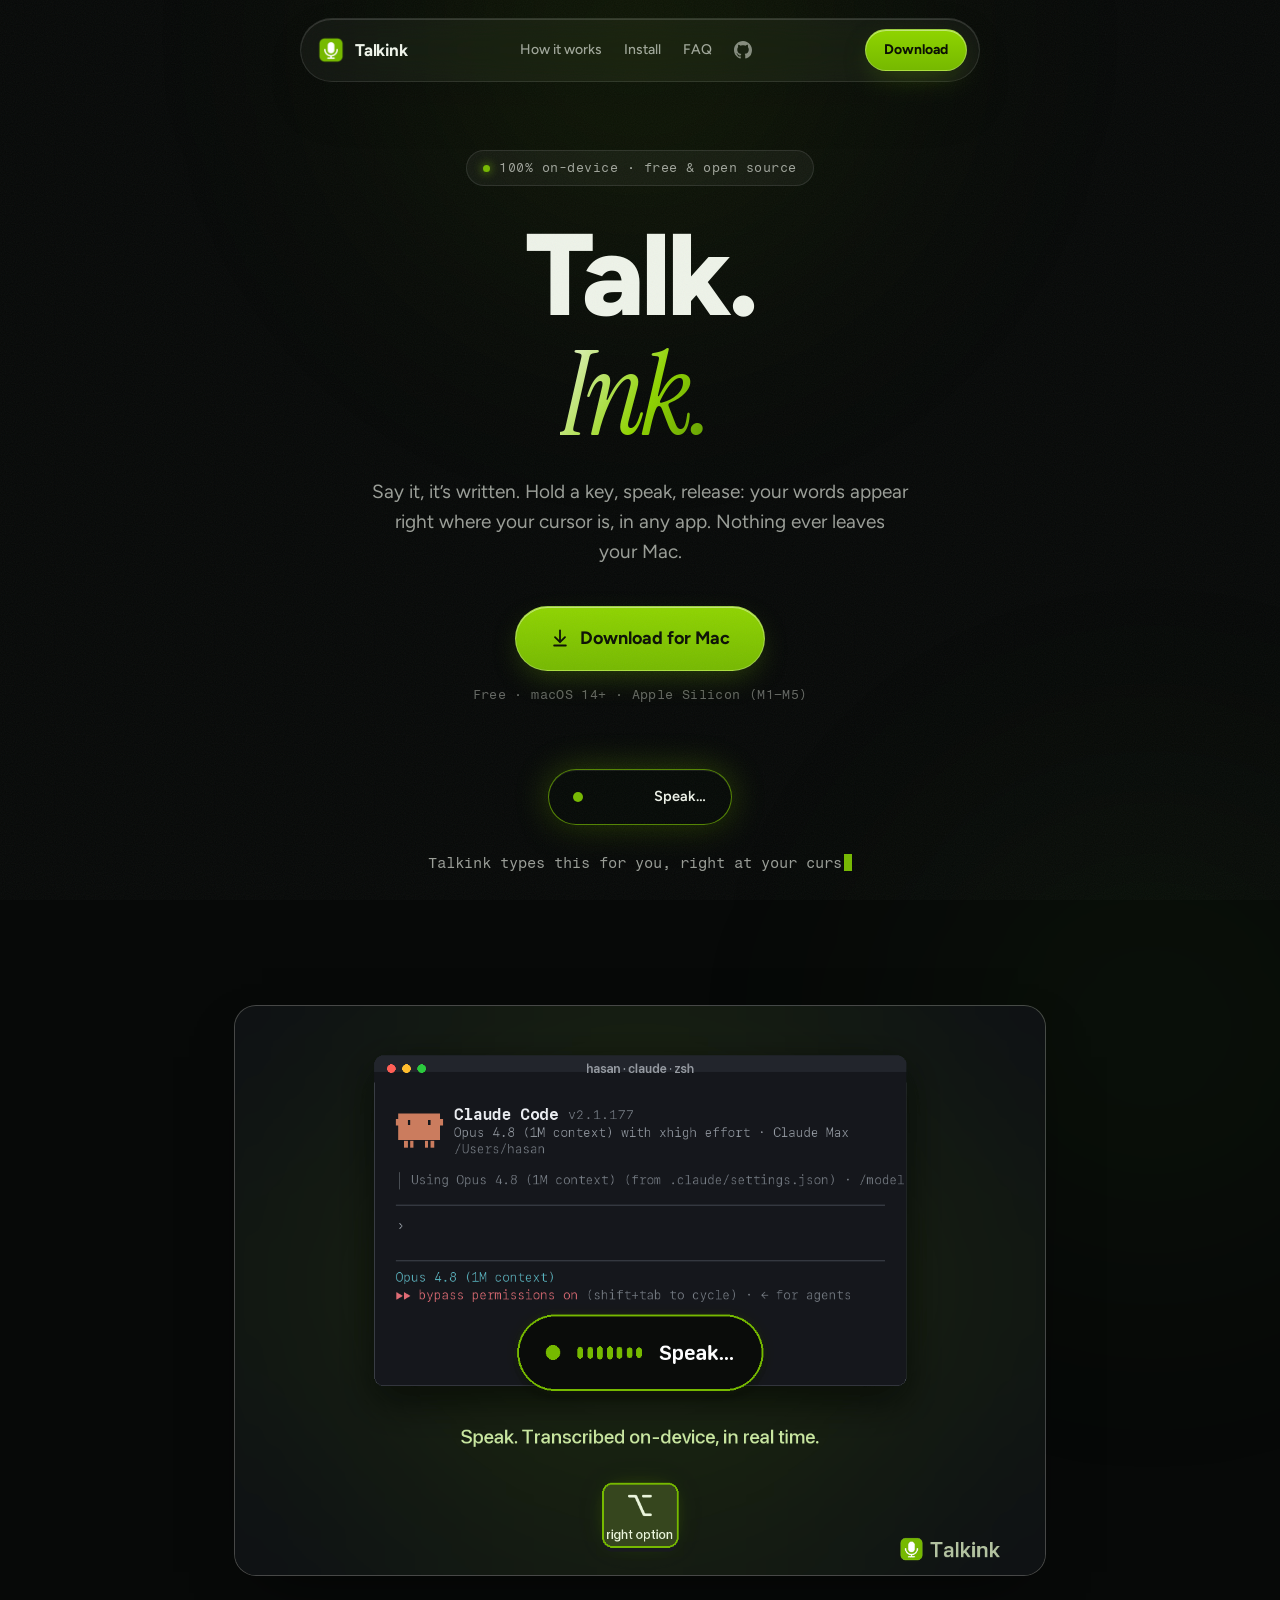
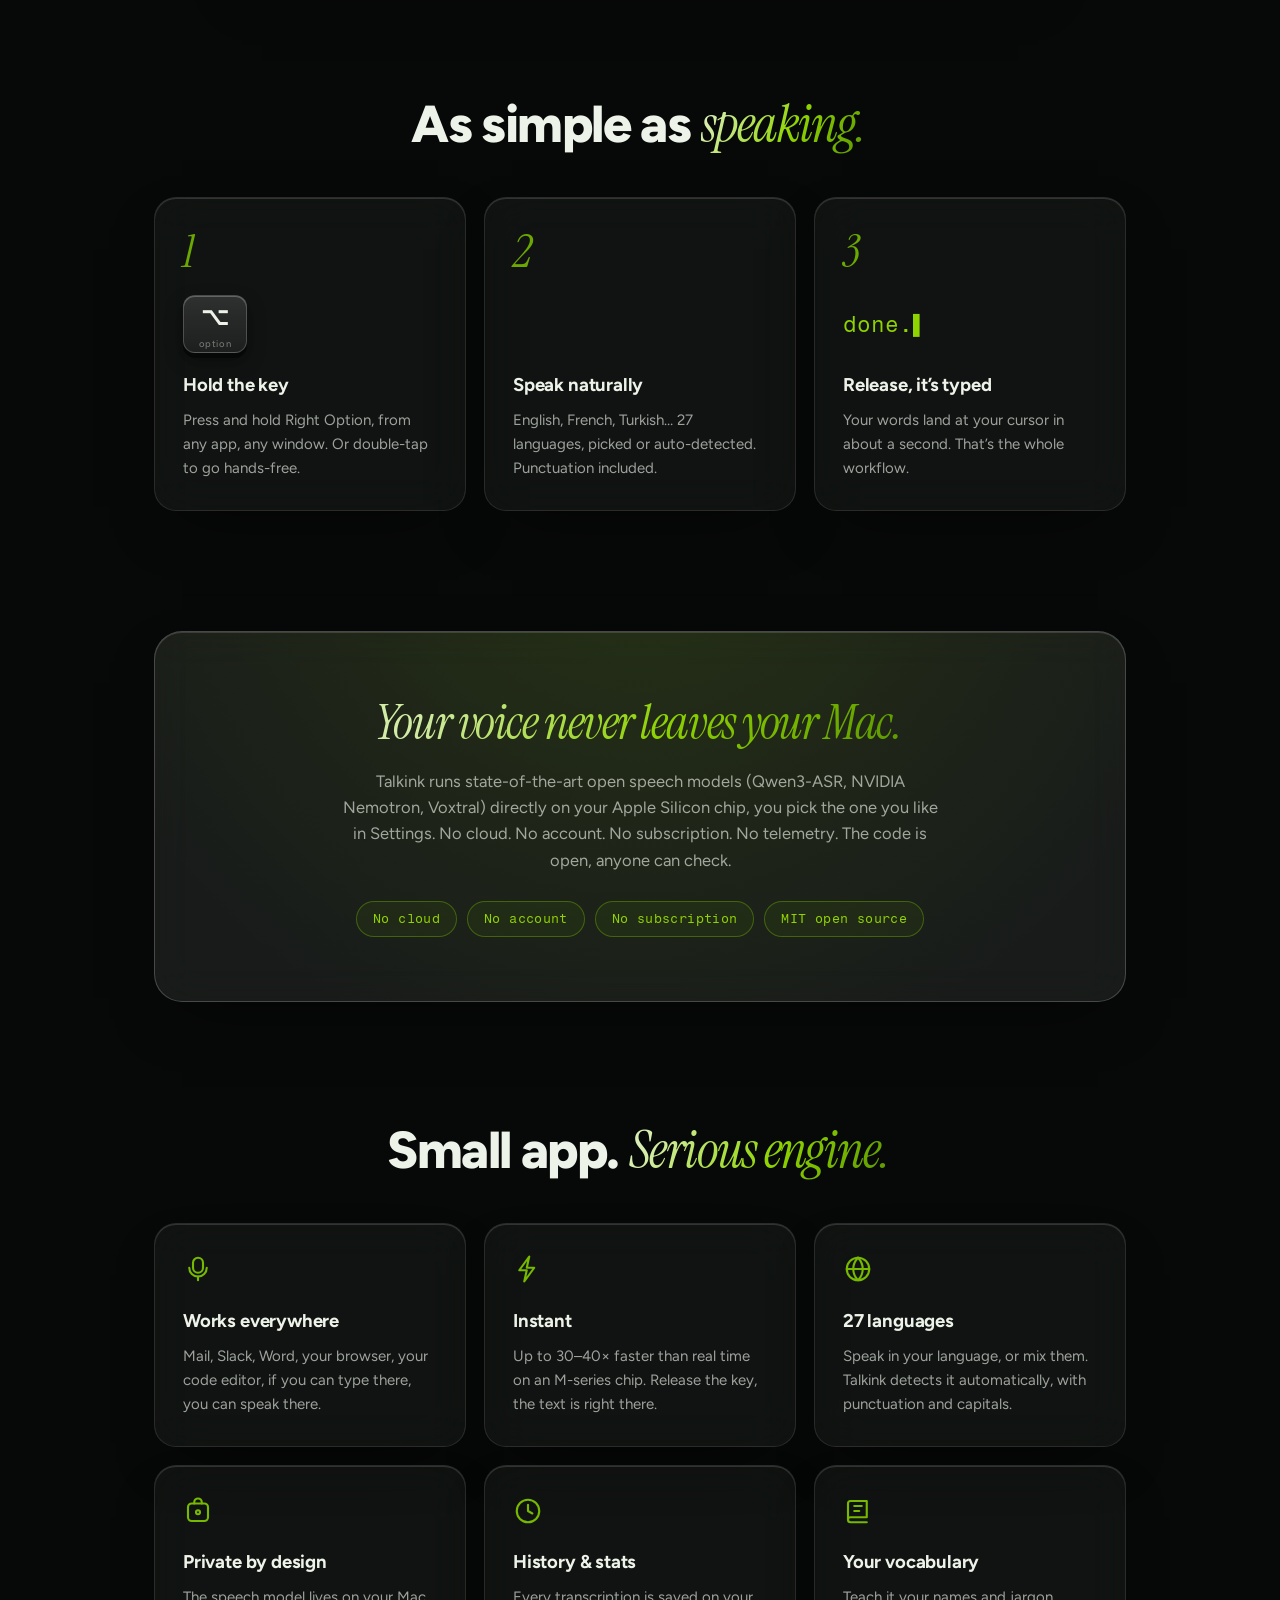
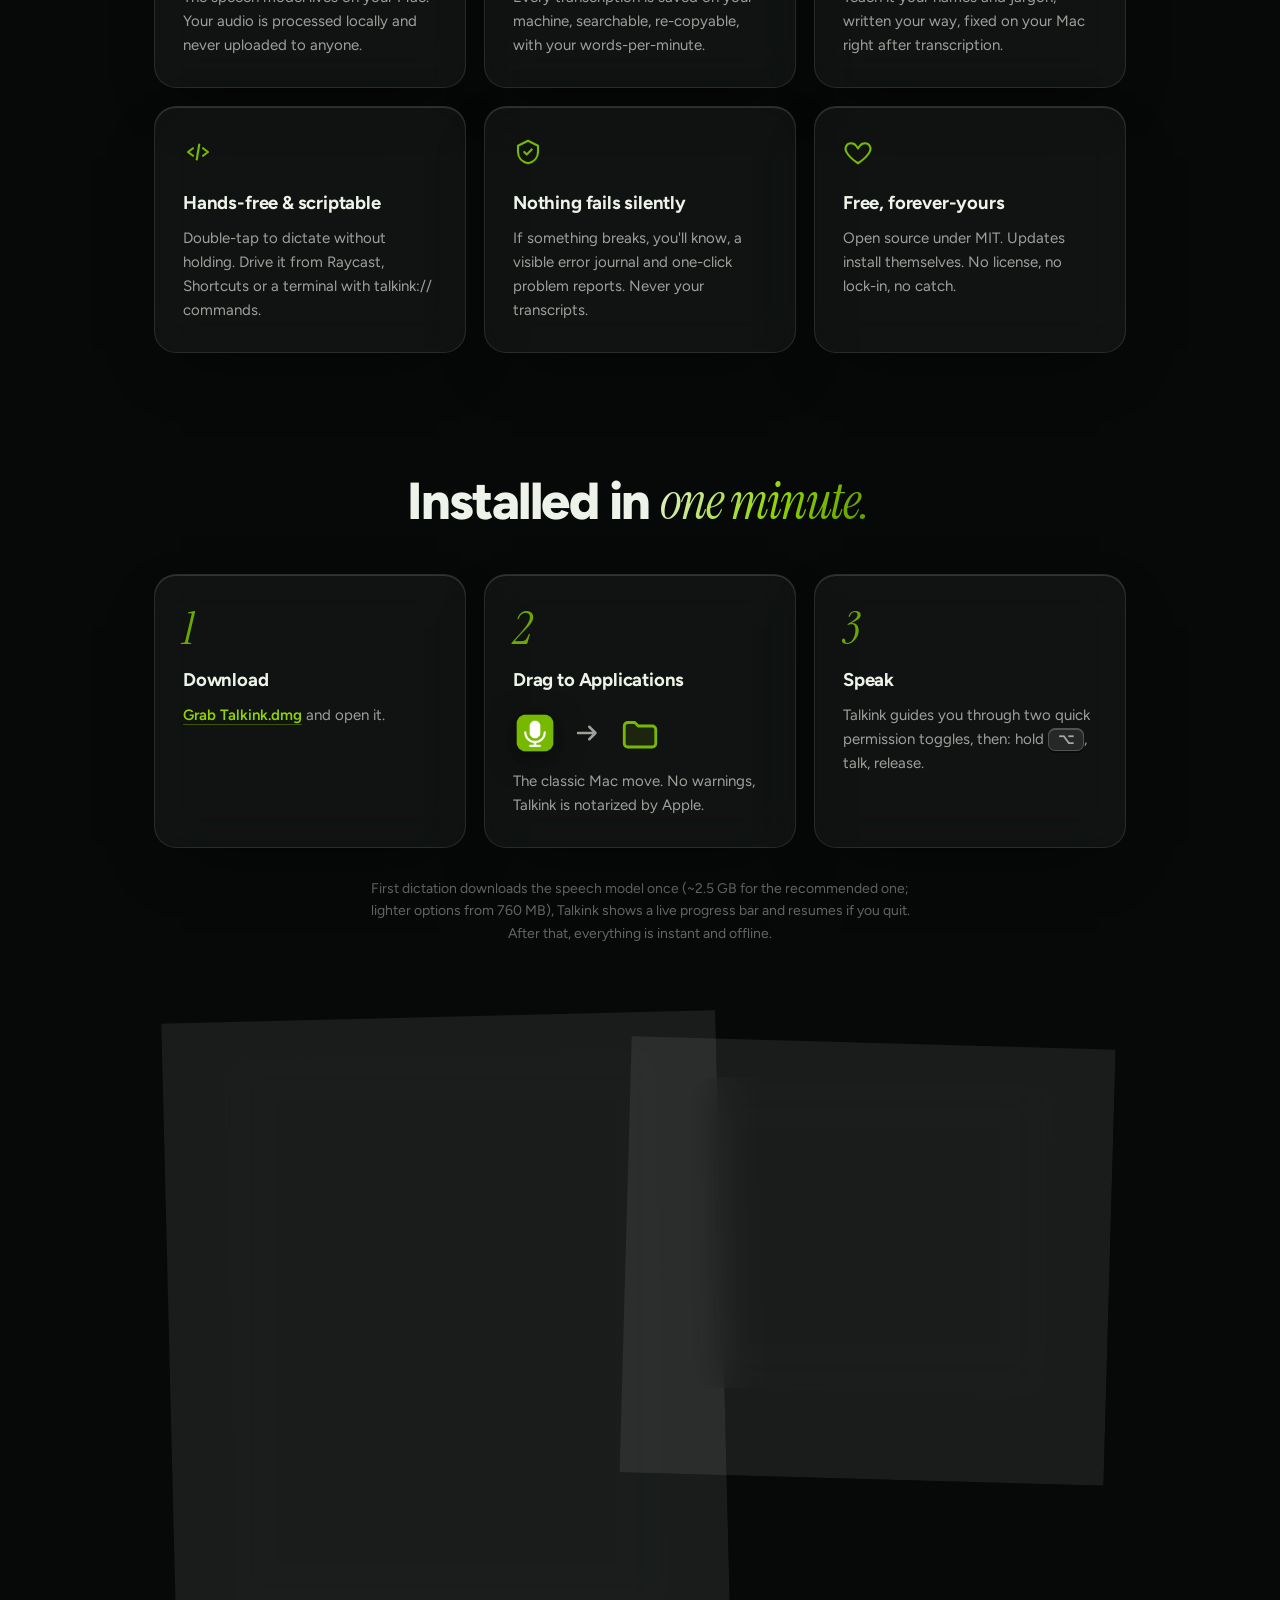
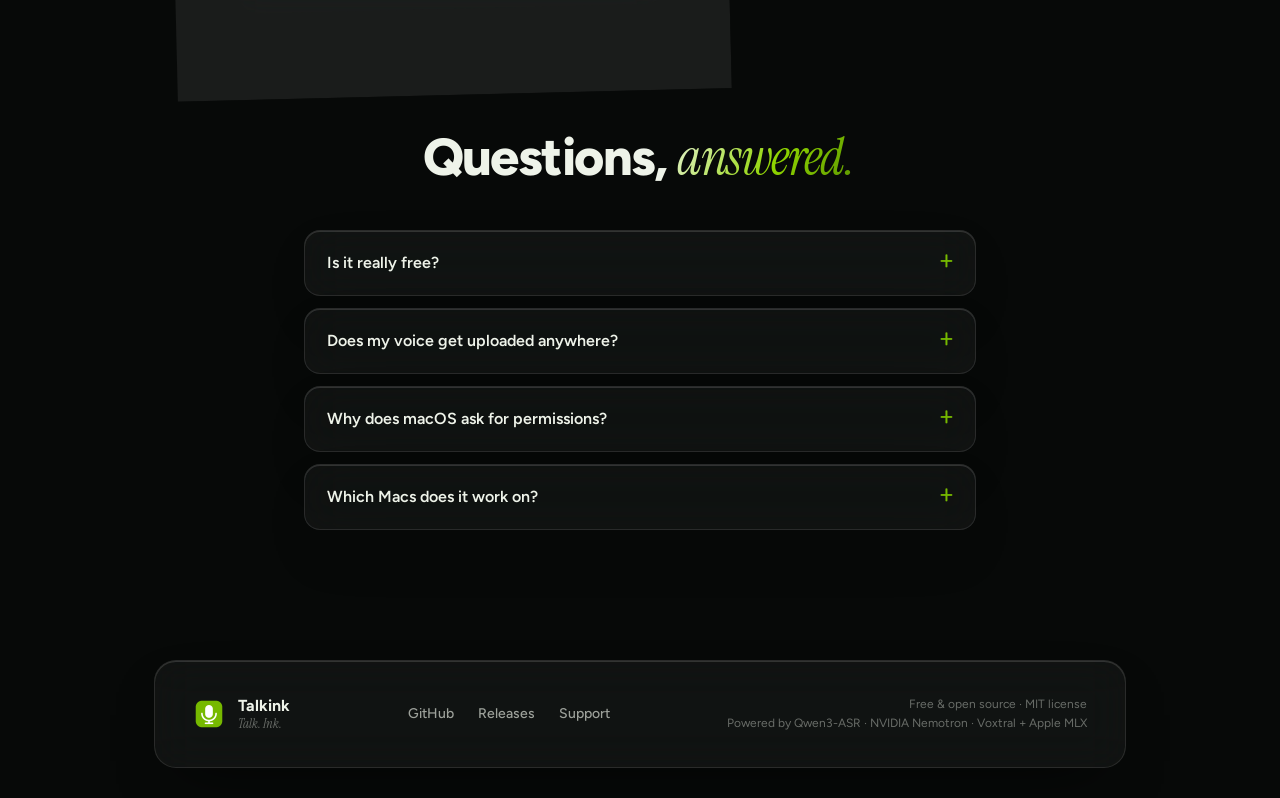
==== commit aa30ee47: "docs+site: remove em-dashes from the README and landing page Replace every em-dash with a colon, com" ====
--- a/site/index.html
+++ b/site/index.html
@@ -3,12 +3,12 @@
 <head>
 <meta charset="UTF-8">
 <meta name="viewport" content="width=device-width, initial-scale=1.0">
-<title>Talkink — Talk. Ink. | Private dictation for Mac</title>
-<meta name="description" content="Push-to-talk dictation for macOS, 100% on-device. Hold a key, speak, release — your words appear right where your cursor is. Free, private, open source.">
+<title>Talkink: Talk. Ink. | Private dictation for Mac</title>
+<meta name="description" content="Push-to-talk dictation for macOS, 100% on-device. Hold a key, speak, release, your words appear right where your cursor is. Free, private, open source.">
 <link rel="icon" type="image/png" sizes="32x32" href="assets/favicon-32.png">
 <link rel="apple-touch-icon" href="assets/icon-256.png">
 <meta name="theme-color" content="#070908">
-<meta property="og:title" content="Talkink — Talk. Ink.">
+<meta property="og:title" content="Talkink: Talk. Ink.">
 <meta property="og:description" content="Private push-to-talk dictation for Mac. 100% on-device, free and open source.">
 <meta property="og:image" content="https://talkink.app/assets/og.png">
 <meta property="og:url" content="https://talkink.app">
@@ -47,7 +47,7 @@
     <span class="say">Talk.</span>
     <em class="written">Ink.</em>
   </h1>
-  <p class="sub reveal d2">Say it — it’s written. Hold a key, speak, release: your words
+  <p class="sub reveal d2">Say it, it’s written. Hold a key, speak, release: your words
   appear right where your cursor is, in any app. Nothing ever leaves your&nbsp;Mac.</p>
 
   <div class="cta reveal d3">
@@ -67,7 +67,7 @@
       <span class="pill-label">Speak…</span>
     </div>
     <div class="typeline" aria-hidden="true">
-      <span class="typed">Talkink types this for you — right at your cursor.</span><span class="caret"></span>
+      <span class="typed">Talkink types this for you, right at your cursor.</span><span class="caret"></span>
     </div>
   </div>
 </header>
@@ -85,7 +85,7 @@
       <span class="num">1</span>
       <div class="step-visual"><kbd class="keycap">⌥<small>option</small></kbd></div>
       <h3>Hold the key</h3>
-      <p>Press and hold Right&nbsp;Option — from any app, any window. Or double-tap to go hands-free.</p>
+      <p>Press and hold Right&nbsp;Option, from any app, any window. Or double-tap to go hands-free.</p>
     </article>
     <article class="card glass reveal-on-scroll d1">
       <span class="num">2</span>
@@ -98,7 +98,7 @@
     <article class="card glass reveal-on-scroll d2">
       <span class="num">3</span>
       <div class="step-visual"><span class="typed-mini">done.</span></div>
-      <h3>Release — it’s typed</h3>
+      <h3>Release, it’s typed</h3>
       <p>Your words land at your cursor in about a second. That’s the whole workflow.</p>
     </article>
   </div>
@@ -107,8 +107,8 @@
 <section class="privacy reveal-on-scroll" aria-label="Privacy">
   <div class="privacy-band glass-strong">
     <h2><em>Your voice never leaves your&nbsp;Mac.</em></h2>
-    <p>Talkink runs state-of-the-art open speech models (Qwen3-ASR, NVIDIA Nemotron, Voxtral) directly on your Apple&nbsp;Silicon chip — you pick the one you like in Settings.
-    No cloud. No account. No subscription. No telemetry. The code is open — anyone can check.</p>
+    <p>Talkink runs state-of-the-art open speech models (Qwen3-ASR, NVIDIA Nemotron, Voxtral) directly on your Apple&nbsp;Silicon chip, you pick the one you like in Settings.
+    No cloud. No account. No subscription. No telemetry. The code is open, anyone can check.</p>
     <ul class="badges">
       <li>No cloud</li><li>No account</li><li>No subscription</li><li>MIT open source</li>
     </ul>
@@ -121,32 +121,32 @@
     <article class="card glass reveal-on-scroll">
       <svg viewBox="0 0 24 24"><path d="M12 3a4 4 0 0 1 4 4v4a4 4 0 0 1-8 0V7a4 4 0 0 1 4-4Z"/><path d="M5 11a7 7 0 0 0 14 0"/><path d="M12 18v3"/></svg>
       <h3>Works everywhere</h3>
-      <p>Mail, Slack, Word, your browser, your code editor — if you can type there, you can speak there.</p>
+      <p>Mail, Slack, Word, your browser, your code editor, if you can type there, you can speak there.</p>
     </article>
     <article class="card glass reveal-on-scroll">
       <svg viewBox="0 0 24 24"><path d="m13 2-8 11h6l-2 9 8-11h-6l2-9Z"/></svg>
       <h3>Instant</h3>
-      <p>Up to 30–40× faster than real time on an M-series chip. Release the key — the text is right there.</p>
+      <p>Up to 30–40× faster than real time on an M-series chip. Release the key, the text is right there.</p>
     </article>
     <article class="card glass reveal-on-scroll">
       <svg viewBox="0 0 24 24"><circle cx="12" cy="12" r="9"/><path d="M3 12h18M12 3c2.5 2.6 3.8 5.7 3.8 9S14.5 18.4 12 21M12 3C9.5 5.6 8.2 8.7 8.2 12s1.3 6.4 3.8 9"/></svg>
       <h3>27 languages</h3>
-      <p>Speak in your language — or mix them. Talkink detects it automatically, with punctuation and capitals.</p>
+      <p>Speak in your language, or mix them. Talkink detects it automatically, with punctuation and capitals.</p>
     </article>
     <article class="card glass reveal-on-scroll">
       <svg viewBox="0 0 24 24"><rect x="4" y="6" width="16" height="14" rx="3"/><path d="M9 6V5a3 3 0 0 1 6 0v1"/><circle cx="12" cy="13" r="1.6"/></svg>
       <h3>Private by design</h3>
-      <p>The speech model lives on your Mac. Your audio is processed locally and never uploaded — to anyone.</p>
+      <p>The speech model lives on your Mac. Your audio is processed locally and never uploaded to anyone.</p>
     </article>
     <article class="card glass reveal-on-scroll">
       <svg viewBox="0 0 24 24"><circle cx="12" cy="12" r="9"/><path d="M12 7v5l3.5 2"/></svg>
       <h3>History &amp; stats</h3>
-      <p>Every transcription is saved on your machine — searchable, re-copyable, with your words-per-minute.</p>
+      <p>Every transcription is saved on your machine, searchable, re-copyable, with your words-per-minute.</p>
     </article>
     <article class="card glass reveal-on-scroll">
       <svg viewBox="0 0 24 24"><path d="M4 19V6a2 2 0 0 1 2-2h13v13H6a2 2 0 0 0-2 2Zm0 0a2 2 0 0 0 2 2h13"/><path d="M9 8h6M9 12h4"/></svg>
       <h3>Your vocabulary</h3>
-      <p>Teach it your names and jargon — written your way, fixed on your Mac right after transcription.</p>
+      <p>Teach it your names and jargon, written your way, fixed on your Mac right after transcription.</p>
     </article>
     <article class="card glass reveal-on-scroll">
       <svg viewBox="0 0 24 24"><path d="m8 9-4 3 4 3"/><path d="m16 9 4 3-4 3"/><path d="M13 6l-2 12"/></svg>
@@ -156,7 +156,7 @@
     <article class="card glass reveal-on-scroll">
       <svg viewBox="0 0 24 24"><path d="M12 3l8 4v5c0 4.5-3.2 7.9-8 9-4.8-1.1-8-4.5-8-9V7l8-4Z"/><path d="m9 12 2 2 4-4"/></svg>
       <h3>Nothing fails silently</h3>
-      <p>If something breaks, you'll know — a visible error journal and one-click problem reports. Never your transcripts.</p>
+      <p>If something breaks, you'll know, a visible error journal and one-click problem reports. Never your transcripts.</p>
     </article>
     <article class="card glass reveal-on-scroll">
       <svg viewBox="0 0 24 24"><path d="M12 21s-7-4.6-9.3-9.1C.9 8.4 3 5 6.4 5c2 0 3.5 1 4.4 2.4l1.2 1.7 1.2-1.7C14.1 6 15.6 5 17.6 5 21 5 23.1 8.4 21.3 11.9 19 16.4 12 21 12 21Z"/></svg>
@@ -182,7 +182,7 @@
         <svg class="arrow" viewBox="0 0 24 24"><path d="M4 12h14m0 0-5-5m5 5-5 5"/></svg>
         <svg class="folder" viewBox="0 0 24 24"><path d="M3 8a2 2 0 0 1 2-2h4l2 2h8a2 2 0 0 1 2 2v8a2 2 0 0 1-2 2H5a2 2 0 0 1-2-2V8Z"/></svg>
       </div>
-      <p>The classic Mac move. No warnings — Talkink is notarized by&nbsp;Apple.</p>
+      <p>The classic Mac move. No warnings, Talkink is notarized by&nbsp;Apple.</p>
     </li>
     <li class="card glass reveal-on-scroll d2">
       <span class="num">3</span>
@@ -190,7 +190,7 @@
       <p>Talkink guides you through two quick permission toggles, then: hold&nbsp;<kbd class="kbd-inline">⌥</kbd>, talk, release.</p>
     </li>
   </ol>
-  <p class="install-note reveal-on-scroll">First dictation downloads the speech model once (~2.5&nbsp;GB for the recommended one; lighter options from 760&nbsp;MB) — Talkink shows a live progress bar and resumes if you quit. After that, everything is instant and offline.</p>
+  <p class="install-note reveal-on-scroll">First dictation downloads the speech model once (~2.5&nbsp;GB for the recommended one; lighter options from 760&nbsp;MB), Talkink shows a live progress bar and resumes if you quit. After that, everything is instant and offline.</p>
 </section>
 
 <section class="tour reveal-on-scroll" aria-label="Screenshots">
@@ -203,19 +203,19 @@
   <div class="faq-list reveal-on-scroll">
     <details class="glass">
       <summary>Is it really free?</summary>
-      <p>Yes — completely. Talkink is open source (MIT). No trial, no premium tier, no account. It exists because dictation shouldn’t require a subscription or sending your voice to a server.</p>
+      <p>Yes, completely. Talkink is open source (MIT). No trial, no premium tier, no account. It exists because dictation shouldn’t require a subscription or sending your voice to a server.</p>
     </details>
     <details class="glass">
       <summary>Does my voice get uploaded anywhere?</summary>
-      <p>Never. Transcription runs entirely on your Mac’s chip. Talkink only touches the network to download the speech model once, and to check for app updates. You can verify this — every line of code is public.</p>
+      <p>Never. Transcription runs entirely on your Mac’s chip. Talkink only touches the network to download the speech model once, and to check for app updates. You can verify this, every line of code is public.</p>
     </details>
     <details class="glass">
       <summary>Why does macOS ask for permissions?</summary>
-      <p>Two are needed: <strong>Microphone</strong> (to hear you) and <strong>Input Monitoring</strong> (to detect your push-to-talk key in any app). A third, <strong>Accessibility</strong>, is optional — it lets Talkink paste text at your cursor. Talkink’s welcome screen walks you through each one.</p>
+      <p>Two are needed: <strong>Microphone</strong> (to hear you) and <strong>Input Monitoring</strong> (to detect your push-to-talk key in any app). A third, <strong>Accessibility</strong>, is optional, it lets Talkink paste text at your cursor. Talkink’s welcome screen walks you through each one.</p>
     </details>
     <details class="glass">
       <summary>Which Macs does it work on?</summary>
-      <p>Any Apple&nbsp;Silicon Mac (M1 through M5) on macOS&nbsp;14 or newer. Intel Macs aren’t supported — the on-device AI relies on Apple’s ML acceleration.</p>
+      <p>Any Apple&nbsp;Silicon Mac (M1 through M5) on macOS&nbsp;14 or newer. Intel Macs aren’t supported, the on-device AI relies on Apple’s ML acceleration.</p>
     </details>
   </div>
 </section>
--- a/site/style.css
+++ b/site/style.css
@@ -1,4 +1,4 @@
-/* ───────────────────────── Talkink — liquid glass over deep night ───────────────────────── */
+/* ───────────────────────── Talkink, liquid glass over deep night ───────────────────────── */
 
 :root {
   --bg: #070908;
@@ -319,7 +319,7 @@
 .reveal.d1 { animation-delay: .12s; } .reveal.d2 { animation-delay: .24s; }
 .reveal.d3 { animation-delay: .38s; } .reveal.d4 { animation-delay: .55s; }
 @keyframes rise { from { opacity: 0; transform: translateY(26px); } to { opacity: 1; transform: none; } }
-/* Progressive enhancement: sections hide only when JS is confirmed running —
+/* Progressive enhancement: sections hide only when JS is confirmed running,
    without JS the whole page stays visible. */
 .js .reveal-on-scroll { opacity: 0; transform: translateY(30px); transition: opacity .8s cubic-bezier(.2,.7,.2,1), transform .8s cubic-bezier(.2,.7,.2,1); }
 .js .reveal-on-scroll.d1 { transition-delay: .1s; } .js .reveal-on-scroll.d2 { transition-delay: .2s; }
